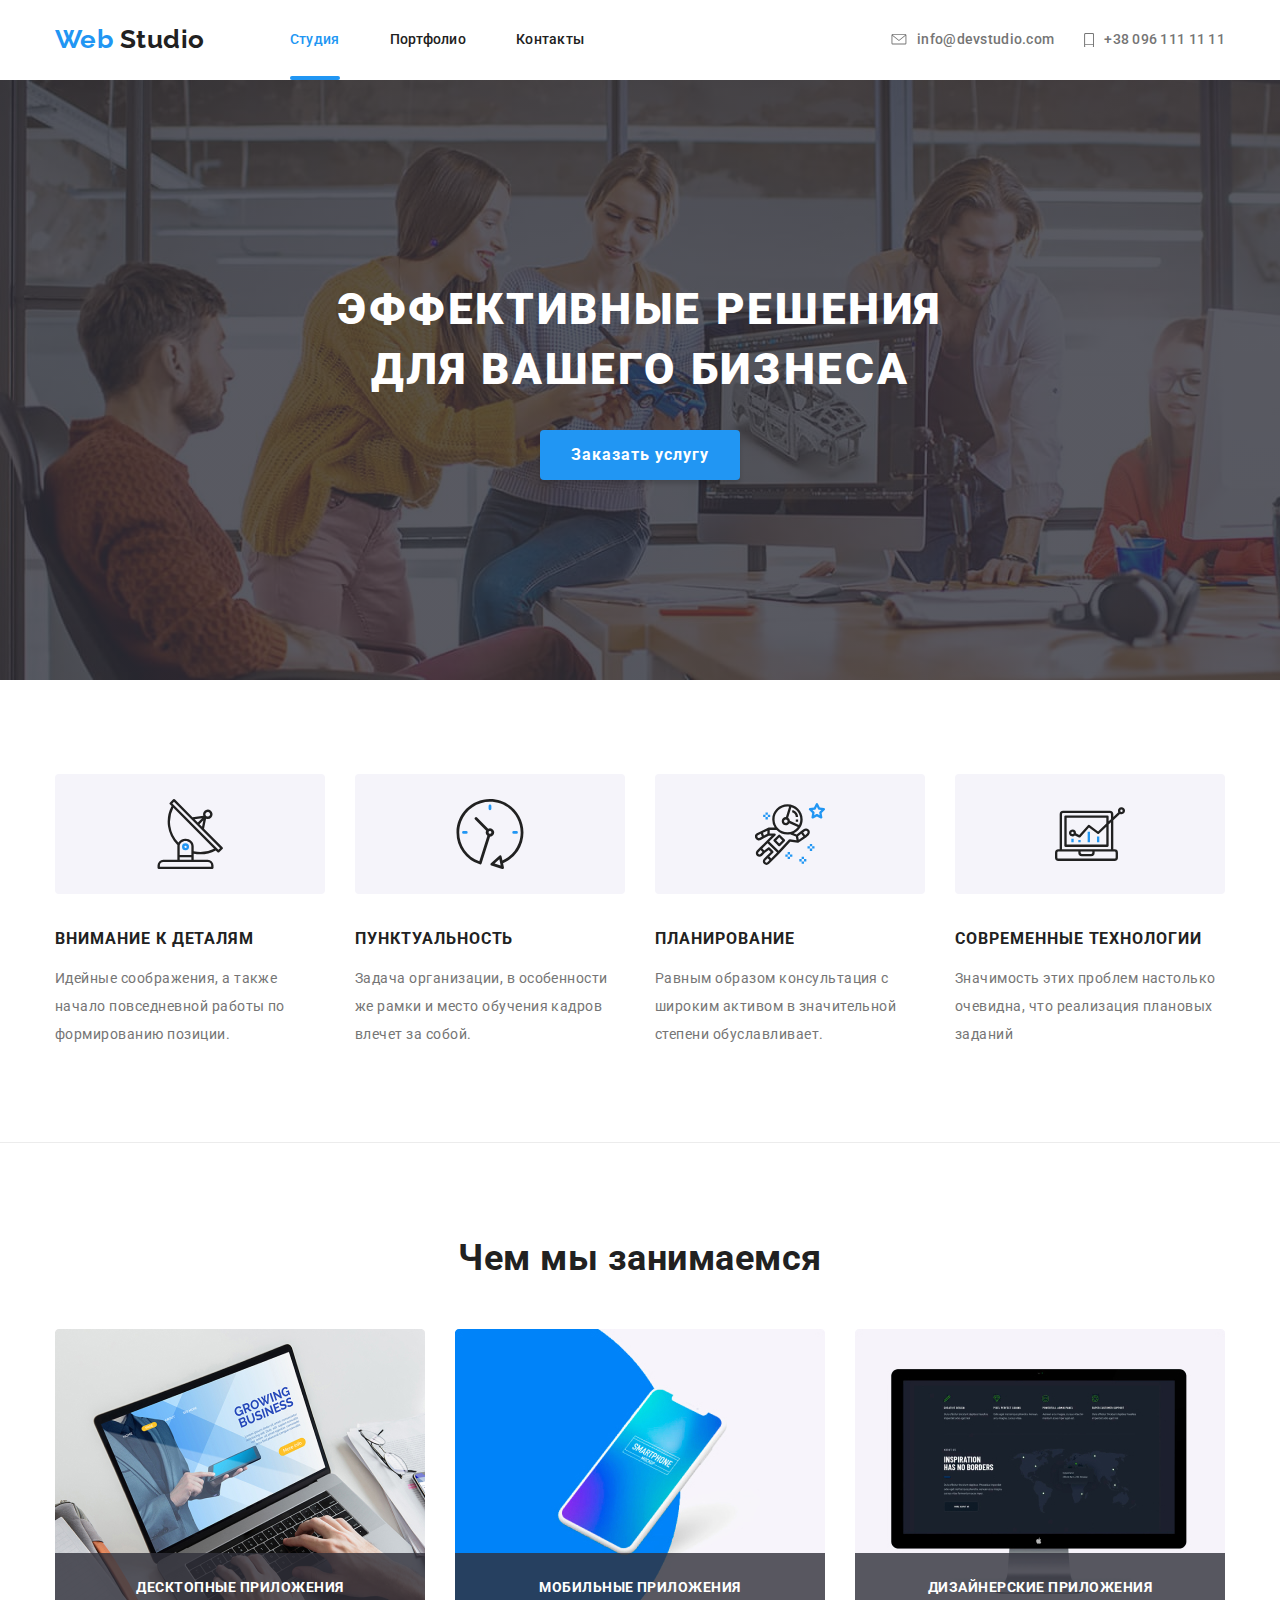
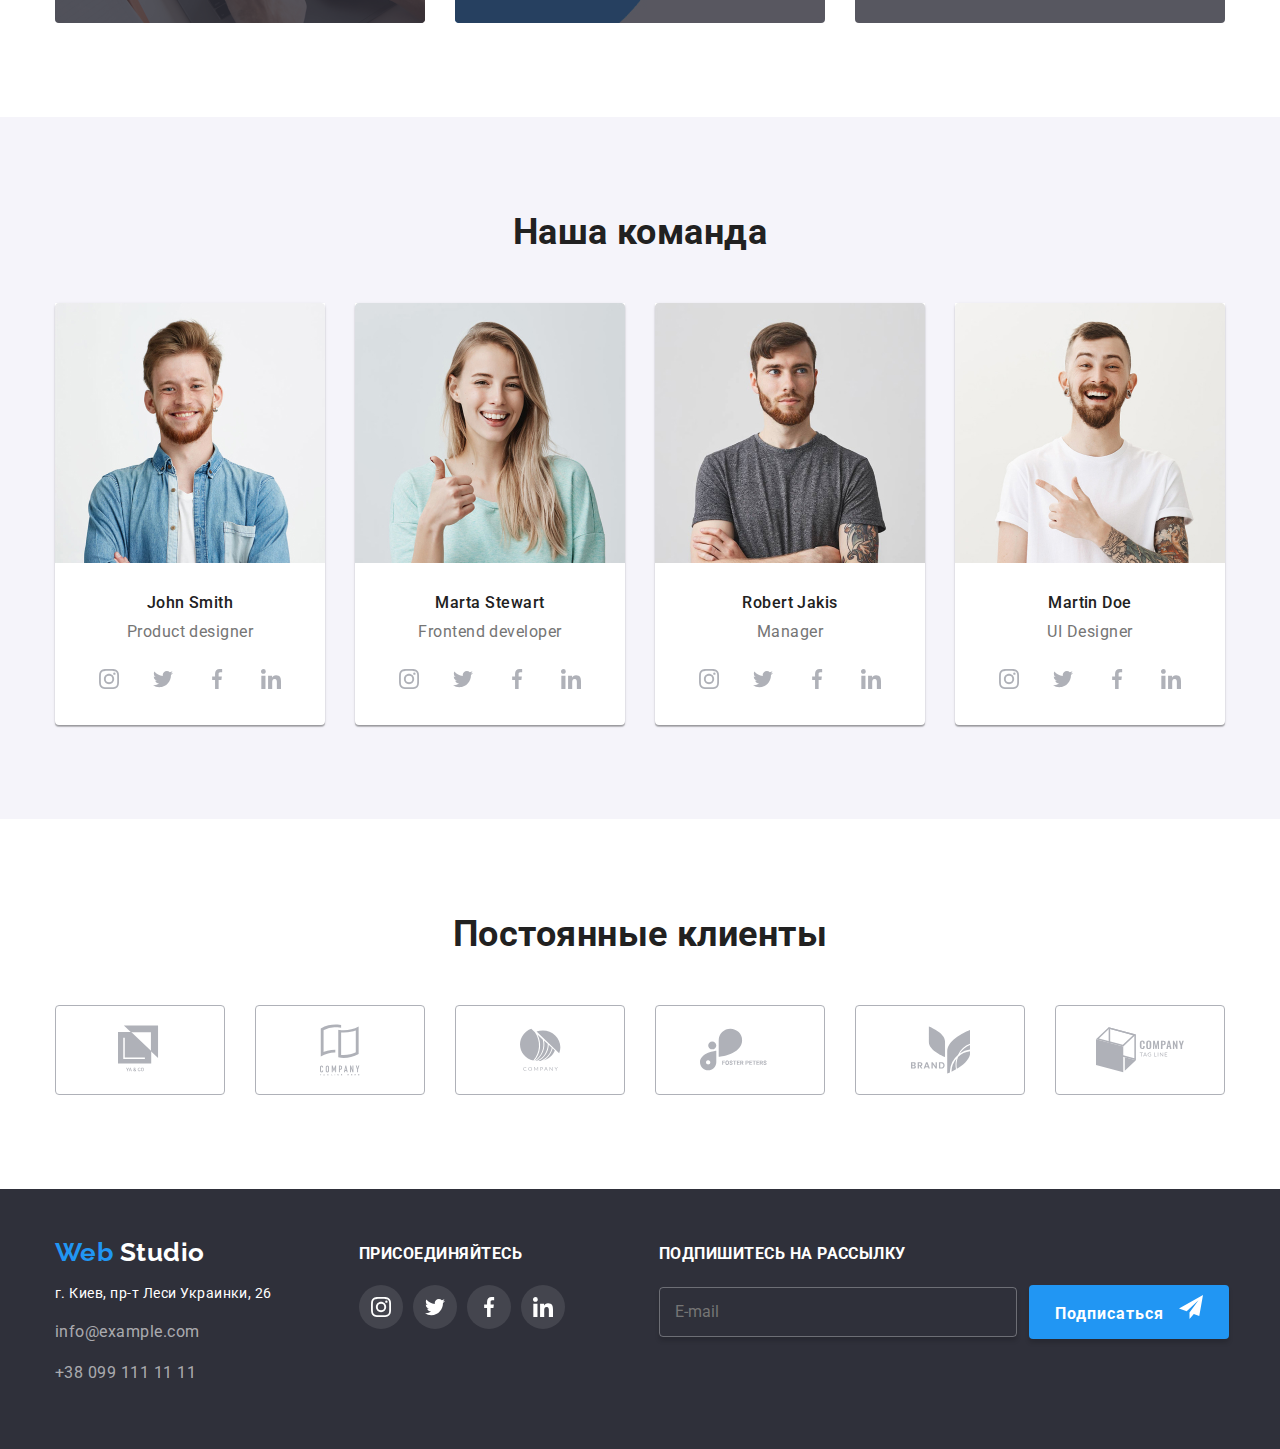
==== index.html @ 9d183823 "добавляет файлы из 07" ====
<!DOCTYPE html>
<html lang="ru">
  <head>
    <meta charset="UTF-8" />
    <meta name="viewport" content="width=device-width, initial-scale=1.0" />
    <title>Студия</title>
    <link
      href="https://fonts.googleapis.com/css2?family=Raleway:wght@700&family=Roboto:wght@400;500;700;900&display=swap"
      rel="stylesheet"
    />
    <link
      rel="stylesheet"
      href="https://cdnjs.cloudflare.com/ajax/libs/modern-normalize/0.6.0/modern-normalize.min.css"
    />
  <link rel="stylesheet" href="./css/main.min.css">
  </head>

  <body>
    <!--шапка сайта-->
    <header class="page-header">
      <div class="header-container container">
        <nav class="nav-container">
          <a href="./index.html" lang="en" class="nav__logo link"
            >Web<span class="nav__studio"> Studio</span></a
          >
          <ul class="site-nav list">
            <li class="item">
              <a href="./index.html" class="link current">Студия</a>
            </li>
            <li class="item">
              <a href="./portfolio.html" class="link">Портфолио</a>
            </li>
            <li class="item"><a href="" class="link">Контакты</a></li>
          </ul>
        </nav>

        <address class="contact-info">
          <ul class="contacts-header list">
            <li class="item">
              <a
                href="mailto:info@devstudio.com"
                class="contacts-header__link link"
              >
                <svg class="icon-envelope">
                  <use href="./images/symbol-defs-2.svg#icon-envelope"></use>
                </svg>
                info@devstudio.com</a
              >
            </li>
            <li class="phone-item item">
              <a href="tel:+380961111111" class="contacts-header__link link">
                <svg class="icon-phone">
                  <use href="./images/symbol-defs-2.svg#icon-phone"></use>
                </svg>
                +38 096 111 11 11</a
              >
            </li>
          </ul>
        </address>
      </div>
    </header>

    <main>
      <!--герой-->
      <section class="hero">
        <h1 class="hero-title upper">
          Эффективные решения</br>
          для вашего бизнеса
        </h1>

        <!--модалка-->
        <button class="button" data-modal-open>Заказать услугу</button>
   
          
      </section>

      <!--преимущества-->
      <section class="section">
        <div class="container">
          <h2 class="visually-hidden">Преимущества</h2>
          <ul class="advantages list">
            <li class="advantages__item">
              <a href="" class="link">
                <rect class="advantages__rectangle"
                  ><svg class="icon">
                    <use href="./images/symbol-defs-2.svg#icon-antenna"></use>
                  </svg>
                </rect>
              </a>
              <h3 class="advantages__title upper">Внимание к деталям</h3>
              <p class="advantages__text">
                Идейные соображения, а также начало повседневной работы по
                формированию позиции.
              </p>
            </li>
            <li class="advantages__item">
              <a href="" class="link">
                <rect class="advantages__rectangle"
                  ><svg class="icon">
                    <use href="./images/symbol-defs-2.svg#icon-clock"></use>
                  </svg>
                </rect>
              </a>
              <h3 class="advantages__title upper">Пунктуальность</h3>
              <p class="advantages__text">
                Задача организации, в особенности же рамки и место обучения
                кадров влечет за собой.
              </p>
            </li>
            <li class="advantages__item">
              <a href="" class="link">
                <rect class="advantages__rectangle"
                  ><svg class="icon">
                    <use href="./images/symbol-defs-2.svg#icon-astronaut"></use>
                  </svg>
                </rect>
              </a>
              <h3 class="advantages__title upper">Планирование</h3>
              <p class="advantages__text">
                Равным образом консультация с широким активом в значительной
                степени обуславливает.
              </p>
            </li>
            <li class="advantages__item">
              <a href="" class="link">
                <rect class="advantages__rectangle"
                  ><svg class="icon">
                    <use href="./images/symbol-defs-2.svg#icon-diagram"></use>
                  </svg>
                </rect>
              </a>
              <h3 class="advantages__title upper">Современные технологии</h3>
              <p class="advantages__text">
                Значимость этих проблем настолько очевидна, что реализация
                плановых заданий
              </p>
            </li>
          </ul>
        </div>
      </section>
      <!--чем мы занимаемся-->
      <section class="what-we-do section">
        <div class="what-we-do-container container">
          <h2 class="title">Чем мы занимаемся</h2>
          <ul class="applications list">
            <li class="applications-card item">
              <a href="" class="link">
                <img
                  src="./images/index-images/1.jpg"
                  alt="Десктопные приложения"
                  width="370"
                  height="294"
                  class="applications-image"
                />
              </a>
              <h3 class="applications-type upper">Десктопные приложения</h3>
            </li>
            <li class="applications-card item">
              <a href="" class="link">
                <img
                  src="./images/index-images/2.jpg "
                  alt="Мобильные приложения"
                  width="370"
                  height="294"
                />
              </a>
              <h3 class="applications-type upper">Мобильные приложения</h3>
            </li>
            <li class="applications-card item">
              <a href="" class="link">
                <img
                  src="./images/index-images/3.jpg"
                  alt="Дизайнерские решения"
                  width="370"
                  height="294"
                />
              </a>
              <h3 class="applications-type upper">Дизайнерские приложения</h3>
            </li>
          </ul>
        </div>
      </section>

      <!--наша команда-->
      <section class="team-section section">
        <div class="our-team-container container">
          <h2 class="title">Наша команда</h2>
          <ul class="members list">
            <li class="members-card item">
              <a href="" class="members-picture link">
                <img
                  src="./images/index-images/4.jpg"
                  alt="Фото Джона Смита"
                  width="270"
                  height="260"
                />
              </a>

              <h3 lang="en" class="members-name centered">
                John Smith
              </h3>
              <p lang="en" class="members-profession centered">
                Product designer
              </p>
              <ul class="social-media list">
                <li class="social-media__item">
                  <a
                    href=""
                    aria-label="Ссылка на Instagram"
                    class="social-media__link--light link"
                  >
                    <svg class="social-media__logo">
                      <use
                        href="./images/symbol-defs-2.svg#icon-instagram"
                      ></use>
                    </svg>
                  </a>
                </li>
                <li class="social-media__item">
                  <a
                    href=""
                    aria-label="Ссылка на Twitter"
                    class="social-media__link--light link"
                  >
                    <svg class="social-media__logo">
                      <use href="./images/symbol-defs-2.svg#icon-twitter"></use>
                    </svg>
                  </a>
                </li>
                <li class="social-media__item">
                  <a
                    href=""
                    aria-label="Ссылка на Facebook"
                    class="social-media__link--light link"
                  >
                    <svg class="social-media__logo">
                      <use
                        href="./images/symbol-defs-2.svg#icon-facebook"
                      ></use>
                    </svg>
                  </a>
                </li>
                <li class="social-media__item">
                  <a
                    href=""
                    aria-label="Ссылка на LinkedIn"
                    class="social-media__link--light link"
                  >
                    <svg class="social-media__logo">
                      <use
                        href="./images/symbol-defs-2.svg#icon-linkedin"
                      ></use>
                    </svg>
                  </a>
                </li>
              </ul>
            </li>
            <li class="members-card item">
              <a href="" class="members-picture link">
                <img
                  src="./images/index-images/5.jpg"
                  alt="Фото Марты Стюарт"
                  width="270"
                  height="260"
                />
              </a>
              <h3 lang="en" class="members-name centered">
                Marta Stewart
              </h3>
              <p lang="en" class="members-profession centered">
                Frontend developer
              </p>
              <ul class="social-media list">
                <li class="social-media__item">
                  <a
                    href=""
                    aria-label="Ссылка на Instagram"
                    class="social-media__link--light link"
                  >
                    <svg class="social-media__logo">
                      <use
                        href="./images/symbol-defs-2.svg#icon-instagram"
                      ></use>
                    </svg>
                  </a>
                </li>
                <li class="social-media__item">
                  <a
                    href=""
                    aria-label="Ссылка на Twitter"
                    class="social-media__link--light link"
                  >
                    <svg class="social-media__logo">
                      <use href="./images/symbol-defs-2.svg#icon-twitter"></use>
                    </svg>
                  </a>
                </li>
                <li class="social-media__item">
                  <a
                    href=""
                    aria-label="Ссылка на Facebook"
                    class="social-media__link--light link"
                  >
                    <svg class="social-media__logo">
                      <use
                        href="./images/symbol-defs-2.svg#icon-facebook"
                      ></use>
                    </svg>
                  </a>
                </li>
                <li class="social-media__item">
                  <a
                    href=""
                    aria-label="Ссылка на LinkedIn"
                    class="social-media__link--light link"
                  >
                    <svg class="social-media__logo">
                      <use
                        href="./images/symbol-defs-2.svg#icon-linkedin"
                      ></use>
                    </svg>
                  </a>
                </li>
              </ul>
            </li>
            <li class="members-card item">
              <a href="" class="members-picture link">
                <img
                  src="./images/index-images/6.jpg"
                  alt="Фото Роберта Джакиса"
                  width="270"
                  height="260"
                />
              </a>
              <h3 lang="en" class="members-name centered">
                Robert Jakis
              </h3>
              <p lang="en" class="members-profession centered">Manager</p>
              <ul class="social-media list">
                <li class="social-media__item">
                  <a
                    href=""
                    aria-label="Ссылка на Instagram"
                    class="social-media__link--light link"
                  >
                    <svg class="social-media__logo">
                      <use
                        href="./images/symbol-defs-2.svg#icon-instagram"
                      ></use>
                    </svg>
                  </a>
                </li>
                <li class="social-media__item">
                  <a
                    href=""
                    aria-label="Ссылка на Twitter"
                    class="social-media__link--light link"
                  >
                    <svg class="social-media__logo">
                      <use href="./images/symbol-defs-2.svg#icon-twitter"></use>
                    </svg>
                  </a>
                </li>
                <li class="social-media__item">
                  <a
                    href=""
                    aria-label="Ссылка на Facebook"
                    class="social-media__link--light link"
                  >
                    <svg class="social-media__logo">
                      <use
                        href="./images/symbol-defs-2.svg#icon-facebook"
                      ></use>
                    </svg>
                  </a>
                </li>
                <li class="social-media__item">
                  <a
                    href=""
                    aria-label="Ссылка на LinkedIn"
                    class="social-media__link--light link"
                  >
                    <svg class="social-media__logo">
                      <use
                        href="./images/symbol-defs-2.svg#icon-linkedin"
                      ></use>
                    </svg>
                  </a>
                </li>
              </ul>
            </li>
            <li class="members-card item">
              <a href="" class="members-picture link">
                <img
                  src="./images/index-images/7.jpg"
                  alt="Фото Мартина Доу"
                  width="270"
                  height="260"
                />
              </a>
              <h3 lang="en" class="members-name centered">
                Martin Doe
              </h3>
              <p lang="en" class="members-profession centered">
                UI Designer
              </p>
              <ul class="social-media list">
                <li class="social-media__item">
                  <a
                    href=""
                    aria-label="Ссылка на Instagram"
                    class="social-media__link--light link"
                  >
                    <svg class="social-media__logo">
                      <use
                        href="./images/symbol-defs-2.svg#icon-instagram"
                      ></use>
                    </svg>
                  </a>
                </li>
                <li class="social-media__item">
                  <a
                    href=""
                    aria-label="Ссылка на Twitter"
                    class="social-media__link--light link"
                  >
                    <svg class="social-media__logo">
                      <use href="./images/symbol-defs-2.svg#icon-twitter"></use>
                    </svg>
                  </a>
                </li>
                <li class="social-media__item">
                  <a
                    href=""
                    aria-label="Ссылка на Facebook"
                    class="social-media__link--light link"
                  >
                    <svg class="social-media__logo">
                      <use
                        href="./images/symbol-defs-2.svg#icon-facebook"
                      ></use>
                    </svg>
                  </a>
                </li>
                <li class="social-media__item">
                  <a
                    href=""
                    aria-label="Ссылка на LinkedIn"
                    class="social-media__link--light link"
                  >
                    <svg class="social-media__logo">
                      <use
                        href="./images/symbol-defs-2.svg#icon-linkedin"
                      ></use>
                    </svg>
                  </a>
                </li>
              </ul>
            </li>
          </ul>
        </div>
      </section>

      <!--наши постоянные клиенты-->
      <section class="section">
        <div class="our-clients-container container">
          <h2 class="our-clients-title title">Постоянные клиенты</h2>
          <ul class="clients__list list">
            <li class="clients__item">
              <a href="" class="clients__link link"
                ><svg class="clients__logo" width="44.27" hight="49.24">
                  <use href="./images/symbol-defs-2.svg#icon-logo-1"></use>
                </svg>
              </a>
            </li>
            <li class="clients__item">
              <a href="" class="clients__link link">
                <svg class="clients__logo" width="40" hight="52">
                  <use href="./images/symbol-defs-2.svg#icon-logo-2"></use>
                </svg>
              </a>
            </li>
            <li class="clients__item">
              <a href="" class="clients__link link">
                <svg class="clients__logo" width="41" hight="42.6">
                  <use href="./images/symbol-defs-2.svg#icon-logo-3"></use>
                </svg>
              </a>
            </li>
            <li class="clients__item">
              <a href="" class="clients__link link">
                <svg class="clients__logo" width="79.66" hight="42.02">
                  <use href="./images/symbol-defs-2.svg#icon-logo-4"></use>
                </svg>
              </a>
            </li>
            <li class="clients__item">
              <a href="" class="clients__link link">
                <svg class="clients__logo" width="59" hight="47">
                  <use href="./images/symbol-defs-2.svg#icon-logo-5"></use>
                </svg>
              </a>
            </li>
            <li class="clients__item">
              <a href="" class="clients__link link">
                <svg class="clients__logo" width="88.48" hight="45.44">
                  <use href="./images/symbol-defs-2.svg#icon-logo-6"></use>
                </svg>
              </a>
            </li>
          </ul>
        </div>
      </section>
    </main>

  <!--футер-->
  <footer class="footer-section section">
    <div class="footer-container container">
      <div class="footer-contacts">
        <a href="./index.html" lang="en" class="footer__logo link">Web<span
            class="nav__studio--white"> Studio</span></a>
        <address class="contacts">
          <a href="https://www.google.com/maps/place/%D0%B1%D1%83%D0%BB.+%D0%9B%D0%B5%D1%81%D0%B8+%D0%A3%D0%BA%D1%80%D0%B0%D0%B8%D0%BD%D0%BA%D0%B8,+26,+%D0%9A%D0%B8%D0%B5%D0%B2,+02000/@50.4265807,30.5361971,17z/data=!3m1!4b1!4m5!3m4!1s0x40d4cf0e033ecbe9:0x57a4dffefec77da0!8m2!3d50.4265807!4d30.5383858"
            target="_blank" class="googlemaps link">г. Киев, пр-т Леси Украинки, 26</a><br />
          <a href="mailto:info@example.com" class="contacts__email link">info@example.com</a><br />
          <a href="tel:+380991111111" class="contacts__info link">+38 099 111 11 11</a>
        </address>
      </div>
      <div class="join-container">
        <b class="join-text upper"> Присоединяйтесь</b>
        <ul class="social-media list">
          <li class="social-media__item">
            <a href="" aria-label="Ссылка на Instagram"
              class="social-media__link--dark  link">
              <svg class="social-media__logo social-media__logo--inverse">
                <use href="./images/symbol-defs-2.svg#icon-instagram"></use>
              </svg>
            </a>
          </li>
          <li class="social-media__item">
            <a href="" aria-label="Ссылка на Twitter" class="social-media__link--dark link">
              <svg class="social-media__logo social-media__logo--inverse">
                <use href="./images/symbol-defs-2.svg#icon-twitter"></use>
              </svg>
            </a>
          </li>
          <li class="social-media__item">
            <a href="" aria-label="Ссылка на Facebook" class="social-media__link--dark link">
              <svg class="social-media__logo social-media__logo--inverse">
                <use href="./images/symbol-defs-2.svg#icon-facebook"></use>
              </svg>
            </a>
          </li>
          <li class="social-media__item">
            <a href="" aria-label="Ссылка на LinkedIn" class="social-media__link--dark link">
              <svg class="social-media__logo social-media__logo--inverse">
                <use href="./images/symbol-defs-2.svg#icon-linkedin"></use>
              </svg>
            </a>
          </li>
        </ul>
      </div>
     
        <form  class="subscribe">
        <b class="subscribe__title upper">
          Подпишитесь на рассылку
        </b>
      <div class="subscribe__container">
          <label class="subscribe__label">
            <input type="email" name="mail" class="footer__input" placeholder="E-mail" />
          </label>
          <button type="submit" class="button">
            Подписаться
            <svg class="subscribe__icon">
              <use href="./images/symbol-defs-2.svg#icon-subscribe"></use>
            </svg>
          </button>
      </div>
        </form>
      
    </div>
    
  </footer>

  <!--modal-->
    <div class="backdrop is-hidden" data-modal>
      <form class="form" autocomplete="off">
        <b class="form__title">Оставьте свои данные, мы вам перезвоним</b>
        <div class="form__field">
          <input type="text" name="name" class="form__input" id="name" placeholder=" " />
          <svg class="form__icon">
            <use href="./images/symbol-defs-2.svg#icon-person"></use>
          </svg>
          <label for="name" class="form__label">Имя</label>
        </div>
        <div class="form__field">
          <input type="tel" name="telephone" class="form__input" id="phone" placeholder=" " />
          <svg class="form__icon">
            <use href="./images/symbol-defs-2.svg#icon-phone-modal"></use>
          </svg>
          <label for="phone" class="form__label">Телефон</label>
        </div>
        <div class="form__field">
          <input type="email" name="mail" class="form__input" id="email" placeholder=" " />
          <svg class="form__icon">
            <use href="./images/symbol-defs-2.svg#icon-envelope-black"></use>
          </svg>
          <label for="email" class="form__label">Почта</label>
        </div>
        <div class="form__field">
          <textarea name="comment" id="comment" rows="6" class="comment-textarea" placeholder=" " ></textarea>
          <label for="comment" class="comment__label">Комментарий</label>
        </div>
    
        <div class="form__field">
    
          <label class="policy-label">
            <input type="checkbox" name="policy" class="policy-checkbox" value="accept_policy"/>
            <span class="checkbox__icon"></span>
            <p>Соглашаюсь с рассылкой и принимаю <a href="" class="conditions-link">Условия договора</a></p>
          </label>
        </div>
    
        <button class="button" type="submit">Отправить</button>
        <button class="form__close" type="button" data-modal-close></button>
      </form>
    </div>
    <script src="./js/modal.js"></script>
  </body>
</html>
---- css/main.min.css ----
.list{margin-top:0;margin-right:0;margin-bottom:0;margin-left:0;padding:0;list-style:none}h1,h2,h3,h4,h5,h6,p{margin:0}.visually-hidden{position:absolute;width:1px;height:1px;margin:-1px;padding:0;overflow:hidden;border:0;clip:rect(0 0 0 0)}body{font-family:Roboto, sans-serif;color:#757575;background-color:#fff;letter-spacing:0.03em}html{-webkit-box-sizing:border-box;box-sizing:border-box}*,*::before,*::after{-webkit-box-sizing:inherit;box-sizing:inherit}.section{padding-top:94px;padding-bottom:94px}.container{display:-webkit-box;display:-ms-flexbox;display:flex;max-width:1200px;margin-left:auto;margin-right:auto;padding-left:15px;padding-right:15px}.link{text-decoration:none;color:#757575;fill:currentColor;-webkit-transition-duration:250ms;transition-duration:250ms;-webkit-transition-timing-function:cubic-bezier(0.4, 0, 0.2, 1);transition-timing-function:cubic-bezier(0.4, 0, 0.2, 1)}.link:hover,.link:focus{color:#2196f3}address{font-style:normal}.item{list-style:none}.title{font-weight:700;font-size:36px;line-height:1.17;text-align:center}img{display:block;width:100%;height:auto}h1,h2,h3,h4,h5,h6{color:#212121}.upper{text-transform:uppercase}.centered{text-align:center}.button{display:inline-block;text-align:center;width:200px;padding-top:10px;padding-right:auto;padding-bottom:10px;padding-left:auto;font-weight:700;font-size:16px;line-height:1.88;color:#fff;background-color:#2196f3;letter-spacing:0.06em;-webkit-box-shadow:0px 4px 4px rgba(0,0,0,0.15);box-shadow:0px 4px 4px rgba(0,0,0,0.15);border-radius:4px;border:none;cursor:pointer}.header-container{display:-webkit-box;display:-ms-flexbox;display:flex;-webkit-box-align:center;-ms-flex-align:center;align-items:center;-webkit-box-pack:center;-ms-flex-pack:center;justify-content:center}.nav-container{display:-webkit-box;display:-ms-flexbox;display:flex;-webkit-box-align:center;-ms-flex-align:center;align-items:center;-webkit-box-pack:center;-ms-flex-pack:center;justify-content:center}.site-nav{display:-webkit-box;display:-ms-flexbox;display:flex;-webkit-box-align:center;-ms-flex-align:center;align-items:center;-webkit-box-pack:center;-ms-flex-pack:center;justify-content:center}.site-nav .item+.item{margin-left:50px}.site-nav .link{display:block;padding-top:32px;padding-bottom:32px;font-weight:500;font-size:14px;line-height:1.14;letter-spacing:0.02em;color:#212121}.site-nav .link:hover,.site-nav .link:focus{color:#2196f3}.site-nav .link.current{color:#2196f3;position:relative}.site-nav .link.current::after{content:'';display:block;width:100%;height:4px;position:absolute;bottom:0;left:0;background-color:#2196f3;border-radius:2px}.contact-info{margin-left:auto;font-weight:500;font-size:14px;line-height:1.14;letter-spacing:0.02em;color:#757575}.contacts-header{display:-webkit-box;display:-ms-flexbox;display:flex}.contacts-header__link{display:-webkit-box;display:-ms-flexbox;display:flex;-webkit-box-align:center;-ms-flex-align:center;align-items:center;-webkit-box-pack:center;-ms-flex-pack:center;justify-content:center;color:#757575;fill:#757575;cursor:pointer}.contacts-header__link:hover,.contacts-header__link:focus{color:#2196f3;fill:#2196f3}.contacts-header .item+.item{margin-left:30px}.icon-envelope{margin-right:10px;fill:inherit;width:16px;height:11.2px}.icon-phone{margin-right:10px;fill:inherit;width:10px;height:14.94px}.nav__logo,.footer__logo{white-space:nowrap;margin-right:85px;color:#2196f3;font-family:Raleway, sans-serif;font-weight:700;font-size:26px;line-height:1.2}.footer__logo{display:block;margin-bottom:10px}.nav__studio{color:#212121}.nav__studio--white{color:#fff}.hero{position:relative;max-width:1600px;min-height:600px;margin-left:auto;margin-right:auto;text-align:center;padding-top:200px;background-size:cover;background-repeat:no-repeat;background-color:#2f303a;background-image:-webkit-gradient(linear, left top, right top, from(rgba(47,48,58,0.8)), to(rgba(47,48,58,0.8))),url("../images/index-images/header-image.jpg");background-image:linear-gradient(to right, rgba(47,48,58,0.8), rgba(47,48,58,0.8)),url("../images/index-images/header-image.jpg")}.hero-title{margin-bottom:30px;font-weight:900;font-size:44px;line-height:1.36;color:#fff;letter-spacing:0.06em}.hero .button{width:200px;height:50px;font-weight:700;font-size:16px;line-height:1.88;color:#fff;background-color:#2196f3;letter-spacing:0.06em;border:none;-webkit-box-shadow:0px 4px 4px rgba(0,0,0,0.15);box-shadow:0px 4px 4px rgba(0,0,0,0.15);border-radius:4px;cursor:pointer}.advantages{display:-webkit-box;display:-ms-flexbox;display:flex;margin-left:auto;margin-right:auto}.advantages .link{display:block;margin-bottom:30px}.advantages__title{margin-bottom:10px;font-weight:700;font-size:16px;line-height:1.88;letter-spacing:0.06em}.advantages__text{padding:0;margin:0;font-size:14px;line-height:2}.advantages__item{display:block;padding:0;max-width:270px}.advantages__item+.advantages__item{margin-left:30px}.advantages__rectangle{display:inline-block;padding:25px 100px;width:270px;height:120px;background:#f5f4fa;border-radius:4px}.advantages__rectangle .icon{width:70px;height:70px}.what-we-do{border-top:1px solid #ececec}.what-we-do-container{display:block}.what-we-do-container .title{margin-bottom:50px}.applications{display:-webkit-box;display:-ms-flexbox;display:flex}.applications .item+.item{margin-left:30px}.applications-type{padding-top:27px;padding-bottom:27px;width:100%;height:70px;position:absolute;bottom:0;left:0;font-size:14px;font-weight:700;line-height:1.14;text-align:center;color:#fff;background-color:rgba(47,48,58,0.8);border-radius:0px 0px 4px 4px}.applications-image{display:block;border-radius:none}.applications-card{position:relative}.applications-card.link{display:block}.team-section{background:#f5f4fa}.our-team-container{display:block}.our-team-container .title{margin-bottom:50px}.members{display:-webkit-box;display:-ms-flexbox;display:flex}.members-card{display:block;max-width:270px;padding-bottom:24px;background-color:#fff;-webkit-box-shadow:0px 2px 1px rgba(0,0,0,0.2),0px 1px 1px rgba(0,0,0,0.14),0px 1px 3px rgba(0,0,0,0.12);box-shadow:0px 2px 1px rgba(0,0,0,0.2),0px 1px 1px rgba(0,0,0,0.14),0px 1px 3px rgba(0,0,0,0.12);border-radius:4px}.members-card+.members-card{margin-left:30px}.members-picture{display:block;margin-bottom:30px}.members-name,.members-profession{font-size:16px;line-height:1.19}.members-name{font-weight:500;margin-bottom:10px}.members-profession{margin-top:0;margin-bottom:16px}.social-media{display:-webkit-box;display:-ms-flexbox;display:flex;-webkit-box-align:center;-ms-flex-align:center;align-items:center;-webkit-box-pack:center;-ms-flex-pack:center;justify-content:center;padding:0;margin:0}.social-media__item+.social-media__item{margin-left:10px}.social-media__link--light,.social-media__link--dark{display:block;width:44px;height:44px;padding:12px;border-radius:50%;fill:currentColor;cursor:pointer}.social-media__link--light:hover,.social-media__link--dark:hover,.social-media__link--light:focus,.social-media__link--dark:focus{fill:#fff;background-color:#2196f3}.social-media__link--light{fill:#afb1b8;background-color:#fff}.social-media__link--dark{fill:#fff;background-color:rgba(255,255,255,0.1)}.social-media__logo{fill:inherit;width:20px;height:20px}.social-media__logo--inverse{fill:inherit}.social-media__icon+.social-media__icon{margin-left:10px}.our-clients-container{display:block}.our-clients-title{text-align:center;margin-bottom:50px}.clients__list{display:-webkit-box;display:-ms-flexbox;display:flex;-webkit-box-align:center;-ms-flex-align:center;align-items:center;-webkit-box-pack:center;-ms-flex-pack:center;justify-content:center;cursor:pointer}.clients__link{display:-webkit-box;display:-ms-flexbox;display:flex;-webkit-box-align:center;-ms-flex-align:center;align-items:center;-webkit-box-pack:center;-ms-flex-pack:center;justify-content:center;width:170px;height:90px;border:1px solid #afb1b8;-webkit-box-sizing:border-box;box-sizing:border-box;border-radius:4px;fill:#afb1b8}.clients__link:hover{border:1px solid #2196f3;fill:#2196f3}.clients__item+.clients__item{margin-left:30px}.clients__logo{fill:inherit}.backdrop{position:fixed;display:-webkit-box;display:-ms-flexbox;display:flex;-webkit-box-align:center;-ms-flex-align:center;align-items:center;-webkit-box-pack:center;-ms-flex-pack:center;justify-content:center;top:0;left:0;width:100%;height:100%;background-color:rgba(0,0,0,0.2);-webkit-transition-duration:250ms;transition-duration:250ms;-webkit-transition-timing-function:cubic-bezier(0.4, 0, 0.2, 1);transition-timing-function:cubic-bezier(0.4, 0, 0.2, 1)}.backdrop.is-hidden{visibility:hidden;opacity:0;pointer-events:none}.form{position:absolute;display:block;padding:40px;width:528px;height:581px;visibility:visible;opacity:1;text-align:center;background-color:#fff}.form__title{display:block;max-width:100%;font-weight:700;font-size:20px;line-height:1.15;color:#212121;margin-bottom:30px}.form__field{display:-webkit-box;display:-ms-flexbox;display:flex;-webkit-box-align:center;-ms-flex-align:center;align-items:center;-webkit-box-pack:center;-ms-flex-pack:center;justify-content:center;position:relative;margin-right:auto;margin-left:auto;margin-bottom:28px;width:100%}.form__input{display:block;width:100%;height:40px;padding-left:42px;border:1px solid rgba(33,33,33,0.2);-webkit-box-sizing:border-box;box-sizing:border-box;border-radius:4px}.form__input:focus{border:1px solid #2196f3;outline:none}.form__icon{display:block;position:absolute;top:50%;left:18px;-webkit-transform:translateY(-50%);transform:translateY(-50%);width:18px;height:18px}.form__input:focus+.form__icon{fill:#2196f3}.form__label{display:block;position:absolute;height:16px;top:50%;-webkit-transform:translateY(-50%);transform:translateY(-50%);left:42px;-webkit-transition-duration:250ms;transition-duration:250ms;-webkit-transition-timing-function:cubic-bezier(0.4, 0, 0.2, 1);transition-timing-function:cubic-bezier(0.4, 0, 0.2, 1);line-height:1.14}.form__input:focus ~ .form__label,.form__input:not(:placeholder-shown) ~ .form__label{-webkit-transform:translateX(-24px) translateY(-250%);transform:translateX(-24px) translateY(-250%);color:#2196f3}.comment-textarea{position:relative;display:block;width:100%;padding:12px 16px;border:1px solid rgba(33,33,33,0.2);-webkit-box-sizing:border-box;box-sizing:border-box;border-radius:4px;resize:none}.comment-textarea:focus{border:1px solid #2196f3;outline:none}.comment__label{position:absolute;top:12px;left:16px}.comment-textarea:focus ~ .comment__label,.comment-textarea:not(:placeholder-shown) ~ .comment__label{-webkit-transform:translateY(-200%);transform:translateY(-200%);color:#2196f3}.policy-label{display:-webkit-box;display:-ms-flexbox;display:flex;-webkit-box-align:center;-ms-flex-align:center;align-items:center;-webkit-box-pack:center;-ms-flex-pack:center;justify-content:center;font-size:14px;line-height:2}.policy-checkbox{-webkit-appearance:none;-moz-appearance:none;appearance:none;position:absolute}.checkbox__icon{display:inline-block;width:15px;height:15px;margin-right:8px;border:1px solid #212121;background-color:#fff;background-position:center;background-repeat:no-repeat;background-size:auto;-webkit-transition-duration:250ms;transition-duration:250ms;-webkit-transition-timing-function:cubic-bezier(0.4, 0, 0.2, 1);transition-timing-function:cubic-bezier(0.4, 0, 0.2, 1)}.policy-checkbox:checked+.checkbox__icon{border-color:#2196f3;background-color:#2196f3;background-origin:border-box;background-size:contain;background-image:url(../images/index-images/check-1.svg)}.conditions-link{color:#2196f3}.form__close{display:block;position:absolute;background-image:url(../images/index-images/modal-close-opt.svg);background-repeat:no-repeat;background-position:center;background-color:#fff;border:none;-webkit-box-shadow:0px 2px 1px rgba(0,0,0,0.2),0px 1px 1px rgba(0,0,0,0.14),0px 1px 3px rgba(0,0,0,0.12);box-shadow:0px 2px 1px rgba(0,0,0,0.2),0px 1px 1px rgba(0,0,0,0.14),0px 1px 3px rgba(0,0,0,0.12);width:30px;height:30px;top:8px;right:8px;cursor:pointer;border-radius:50%}.portfolio-section{padding-top:93px;padding-bottom:0;border-top:1px solid #ececec}.filter-container{margin-bottom:50px}.filter{display:-webkit-box;display:-ms-flexbox;display:flex;margin-left:auto;margin-right:auto}.filter .item+.item{margin-left:8px}.filter__button{display:block;padding:6px 22px;font-weight:500;font-size:16px;line-height:1.63;color:#212121;background-color:#f5f4fa;-webkit-box-shadow:0px 2px 2px rgba(0,0,0,0.12),0px 1px 2px rgba(0,0,0,0.08),0px 3px 1px rgba(0,0,0,0.1);box-shadow:0px 2px 2px rgba(0,0,0,0.12),0px 1px 2px rgba(0,0,0,0.08),0px 3px 1px rgba(0,0,0,0.1);border-radius:4px;border:none;-webkit-transition-duration:250ms;transition-duration:250ms;-webkit-transition-timing-function:cubic-bezier(0.4, 0, 0.2, 1);transition-timing-function:cubic-bezier(0.4, 0, 0.2, 1);cursor:pointer}.filter__button:hover,.filter__button:focus{color:#fff;background-color:#2196f3}.galery-section{padding-top:0}.galery{-ms-flex-wrap:wrap;flex-wrap:wrap}.examples{display:block;width:calc(100%-60px / 3);margin-right:30px;margin-bottom:30px;overflow:hidden;-webkit-box-sizing:border-box;box-sizing:border-box;border-radius:5px}.examples__header{display:block;position:relative;overflow:hidden;width:370px;height:294px}.examples:nth-child(3n){margin-right:0}.examples:nth-last-child(-n+3){margin-bottom:0}.examples-name{margin-bottom:4px;font-weight:700;font-size:18px;line-height:2;letter-spacing:0.06em}.examples-sort{margin:0;font-size:16px;line-height:1.88;-webkit-transition-duration:0;transition-duration:0}.examples-description{font-size:18px;line-height:1.56;margin:0;color:#fff}.examples__link{display:block}.examples__link:hover{color:currentColor}.card-bottom{padding:20px 24px;margin:0;border-bottom:1px solid #eeeeee;border-right:1px solid #eeeeee;border-left:1px solid #eeeeee;border-bottom-right-radius:5px;border-bottom-left-radius:5px}.overlay{display:inline-block;content:'';position:absolute;opacity:0;width:100%;height:100%;top:0;right:0;-webkit-transition:-webkit-transform 250ms cubic-bezier(0.4, 0, 0.2, 1);transition:-webkit-transform 250ms cubic-bezier(0.4, 0, 0.2, 1);transition:transform 250ms cubic-bezier(0.4, 0, 0.2, 1);transition:transform 250ms cubic-bezier(0.4, 0, 0.2, 1), -webkit-transform 250ms cubic-bezier(0.4, 0, 0.2, 1);-webkit-transform:translateY(100%);transform:translateY(100%);padding:63px 24px;background-color:rgba(33,150,243,0.9)}.examples:hover .overlay{opacity:1;-webkit-transform:translateY(0);transform:translateY(0)}.footer-section{display:block;padding-top:0;padding-bottom:60px;margin-left:0;margin-right:0;color:#fff;background:#2f303a;padding-top:56px}.footer-container{display:-webkit-box;display:-ms-flexbox;display:flex;-webkit-box-pack:justify;-ms-flex-pack:justify;justify-content:space-between}.footer-contacts{margin-top:-8px;margin-right:69px}.googlemaps{display:inline-block;margin-bottom:9px;font-size:14px;line-height:2;color:#fff}.contacts__email{display:inline-block;font-weight:400;line-height:2;color:rgba(255,255,255,0.6);margin-bottom:9px}.contacts__info{display:inline-block;font-weight:400;line-height:2;color:rgba(255,255,255,0.6)}.contacts__email{margin-bottom:9px}.join-container{margin-right:94px}.join-text{display:block;margin-bottom:21px}.subscribe{max-width:570px}.subscribe__container{display:-webkit-box;display:-ms-flexbox;display:flex;-webkit-box-align:center;-ms-flex-align:center;align-items:center}.subscribe__title{display:block;margin-bottom:21px}.subscribe__label{display:inline-block;margin-right:12px}.subscribe__icon{margin-left:10px;fill:#fff;width:24px;height:24px}.footer__input{width:358px;height:50px;border:1px solid rgba(255,255,255,0.3);-webkit-box-sizing:border-box;box-sizing:border-box;-webkit-box-shadow:0px 4px 4px rgba(0,0,0,0.15);box-shadow:0px 4px 4px rgba(0,0,0,0.15);border-radius:4px;padding:15px;background-color:inherit}.footer__input:focus{outline:none;color:#fff}
/*# sourceMappingURL=main.min.css.map */
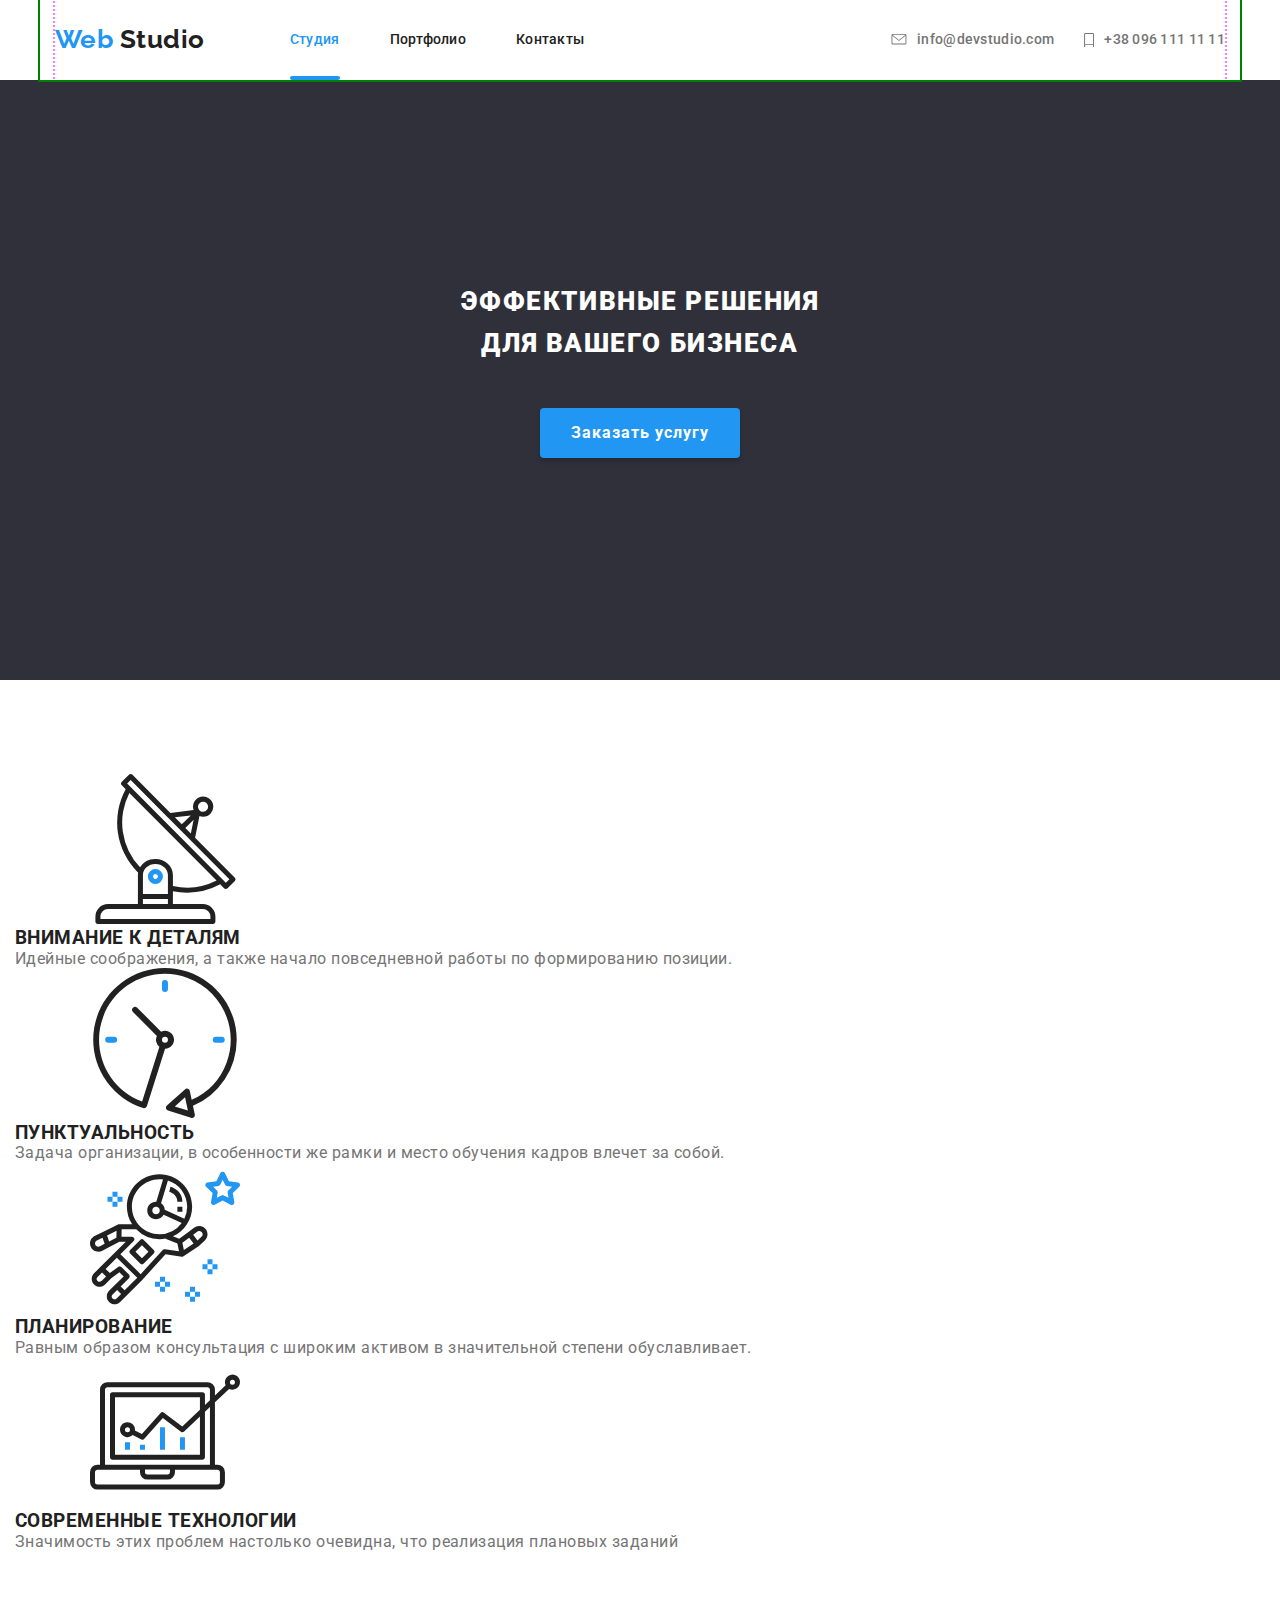
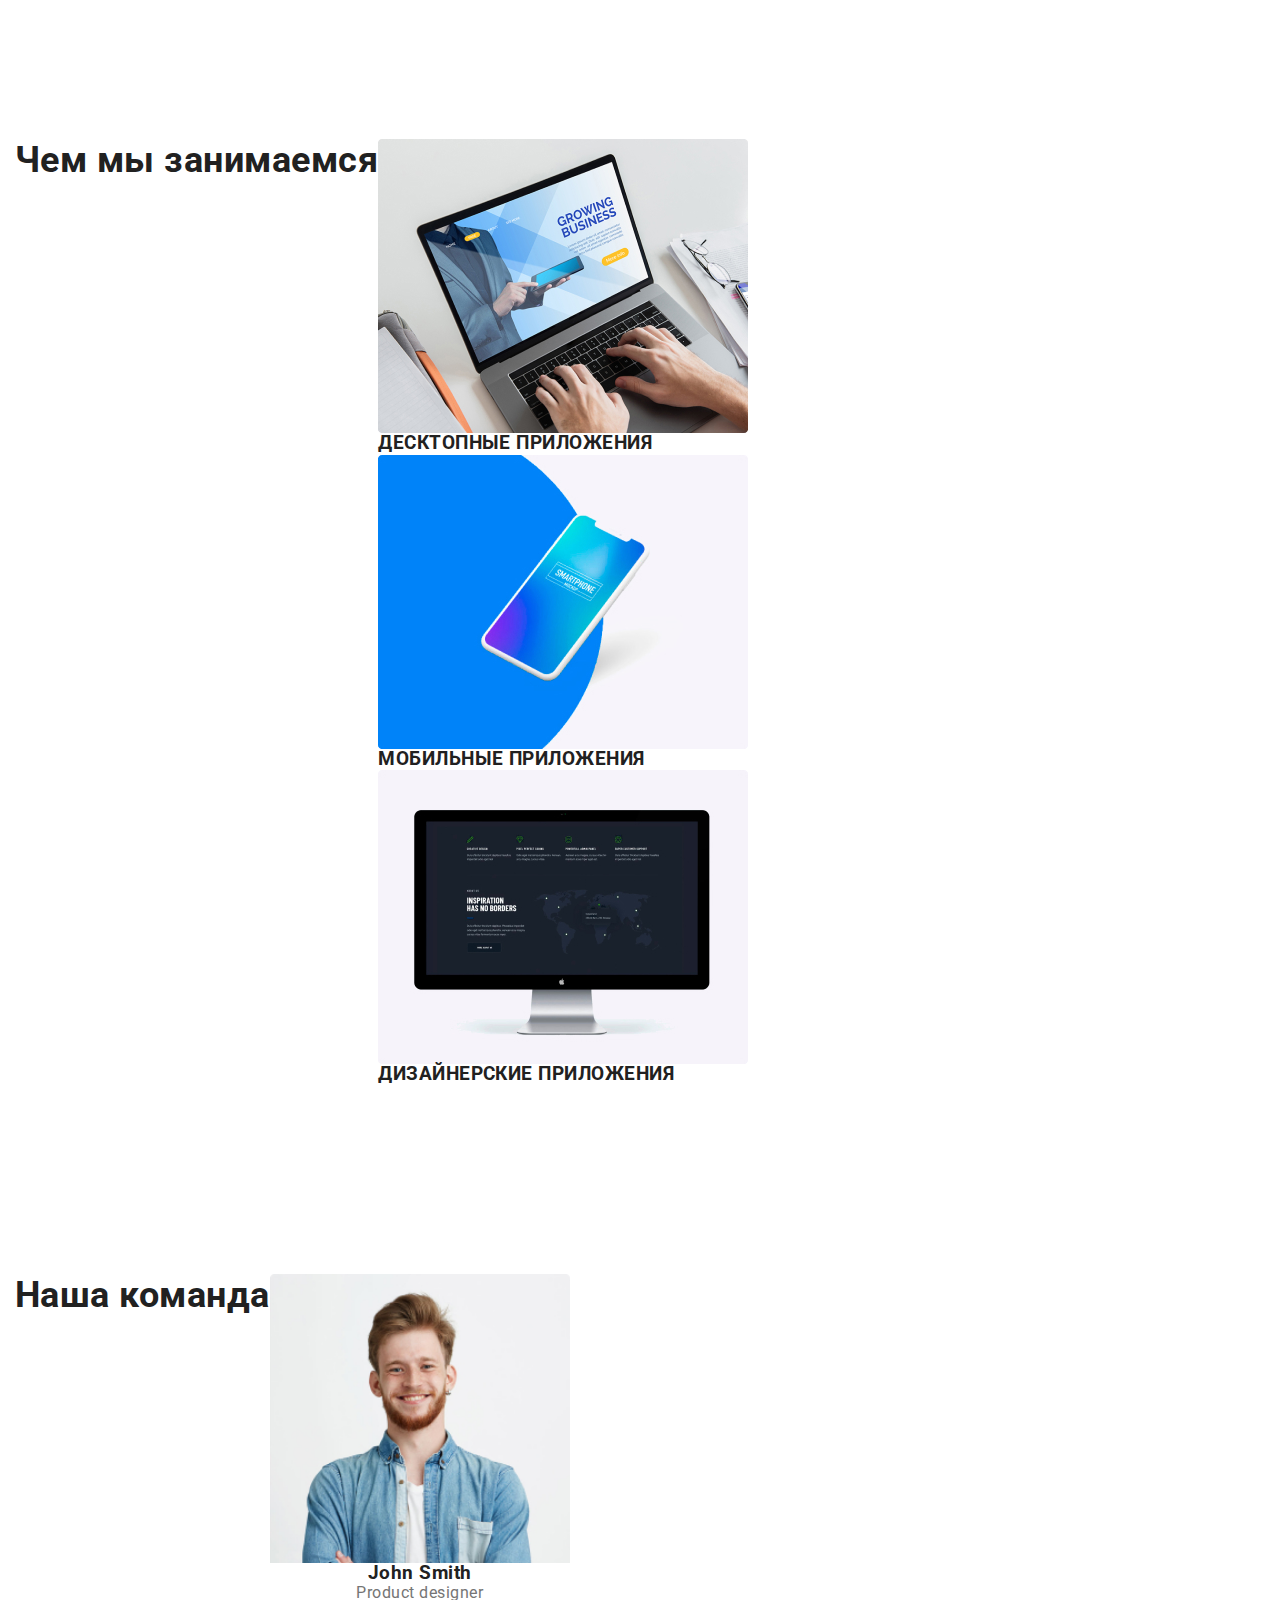
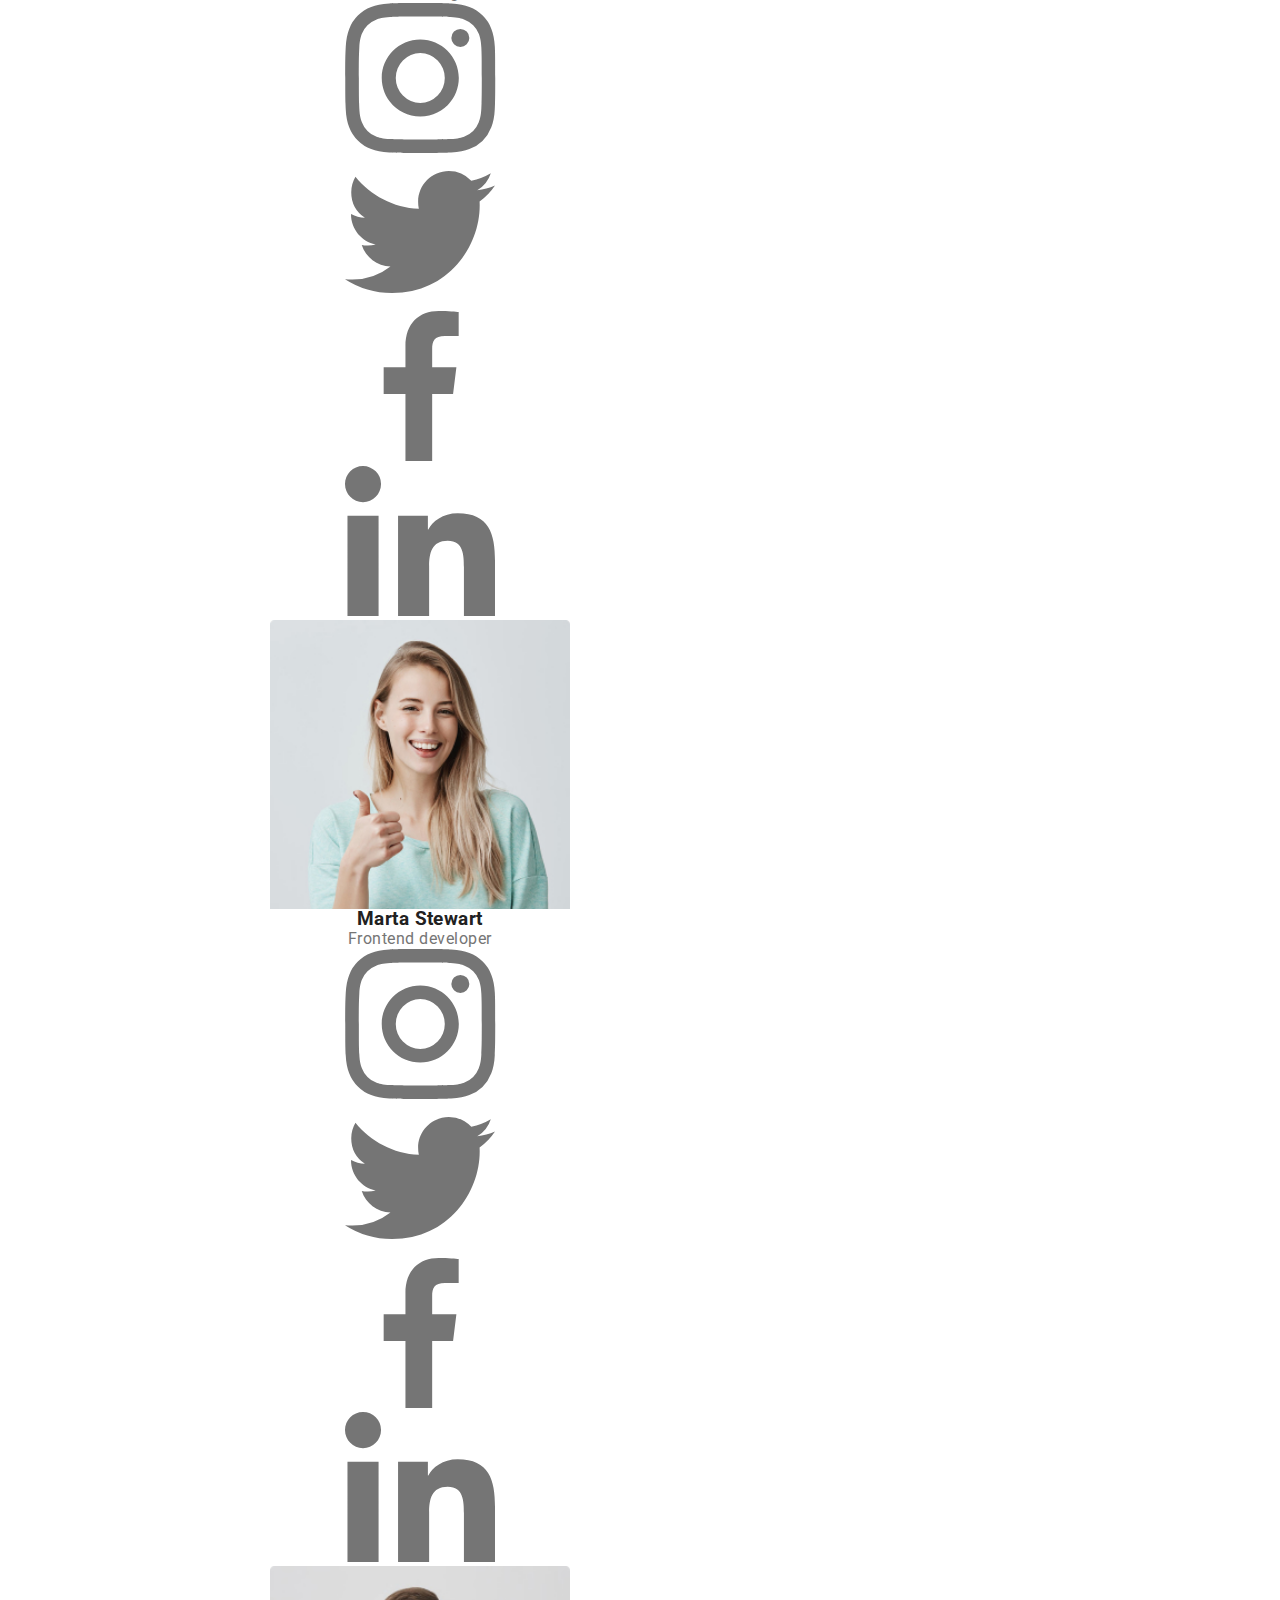
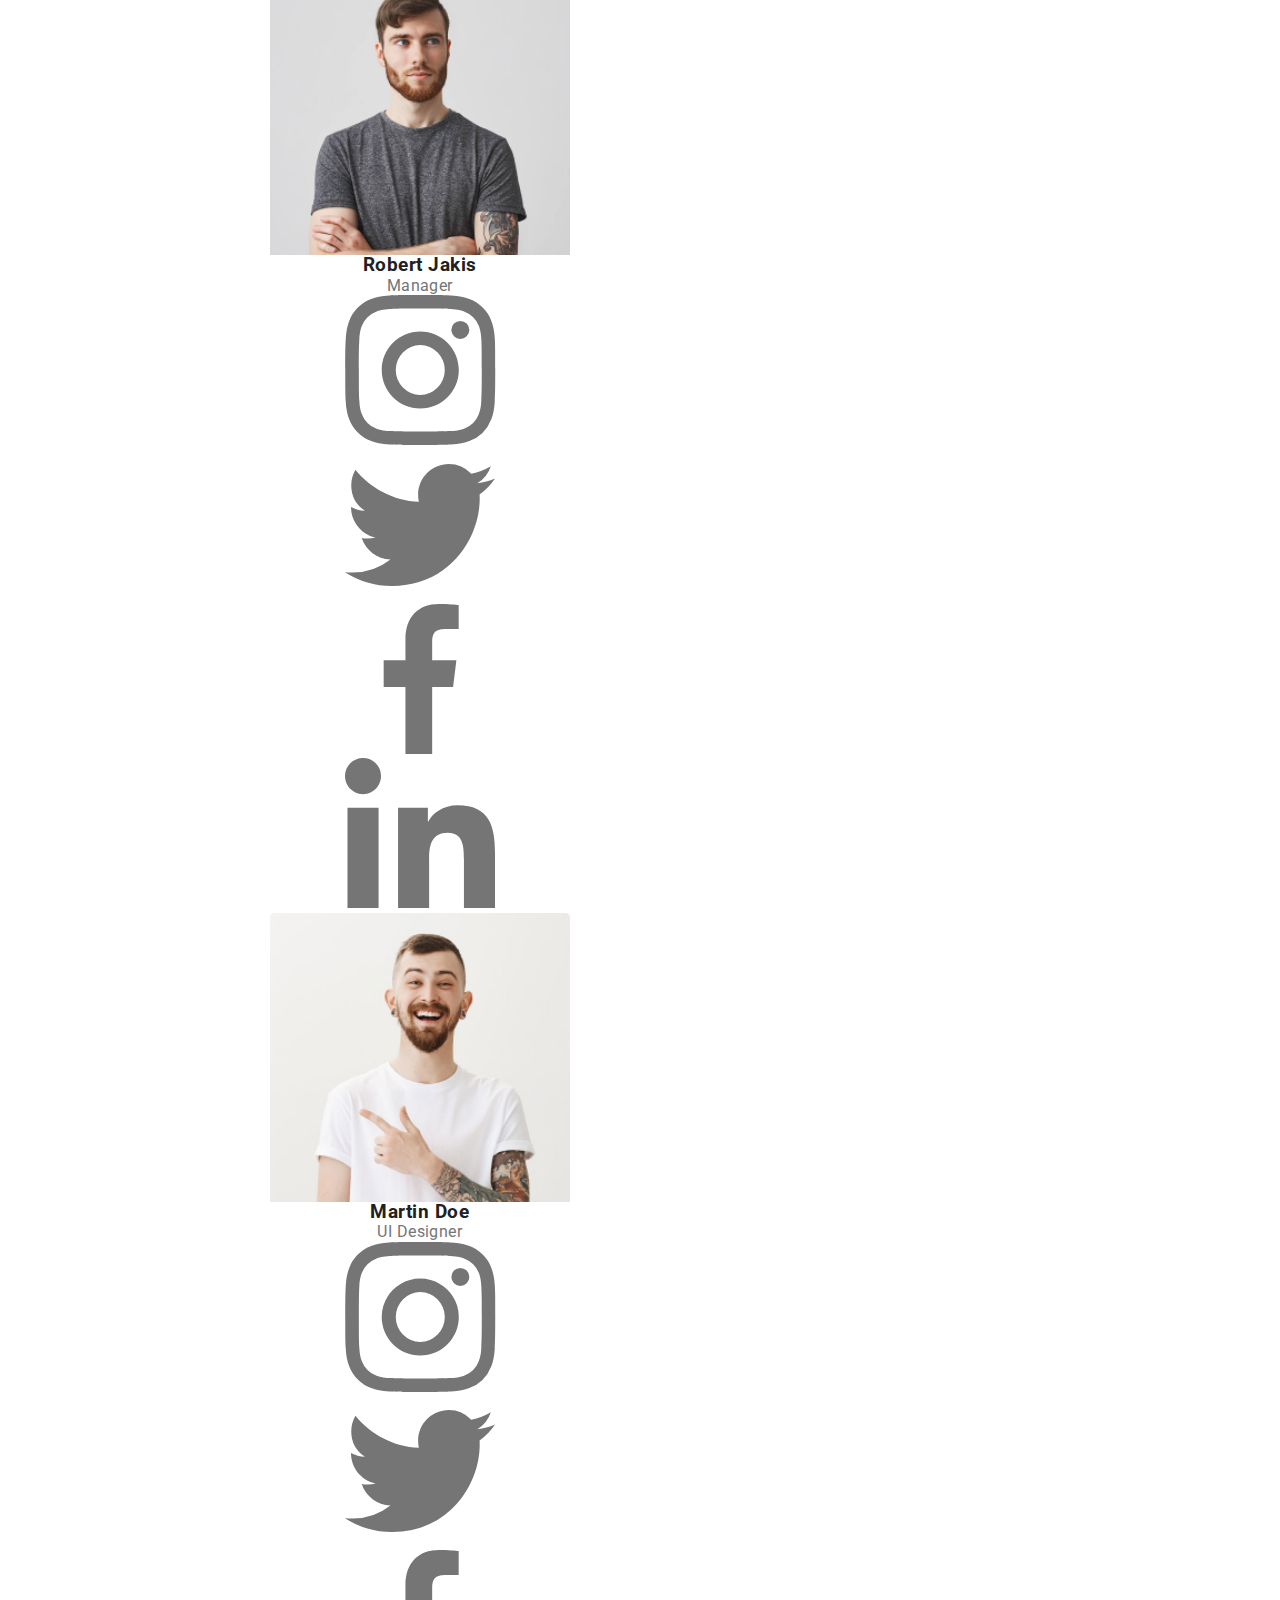
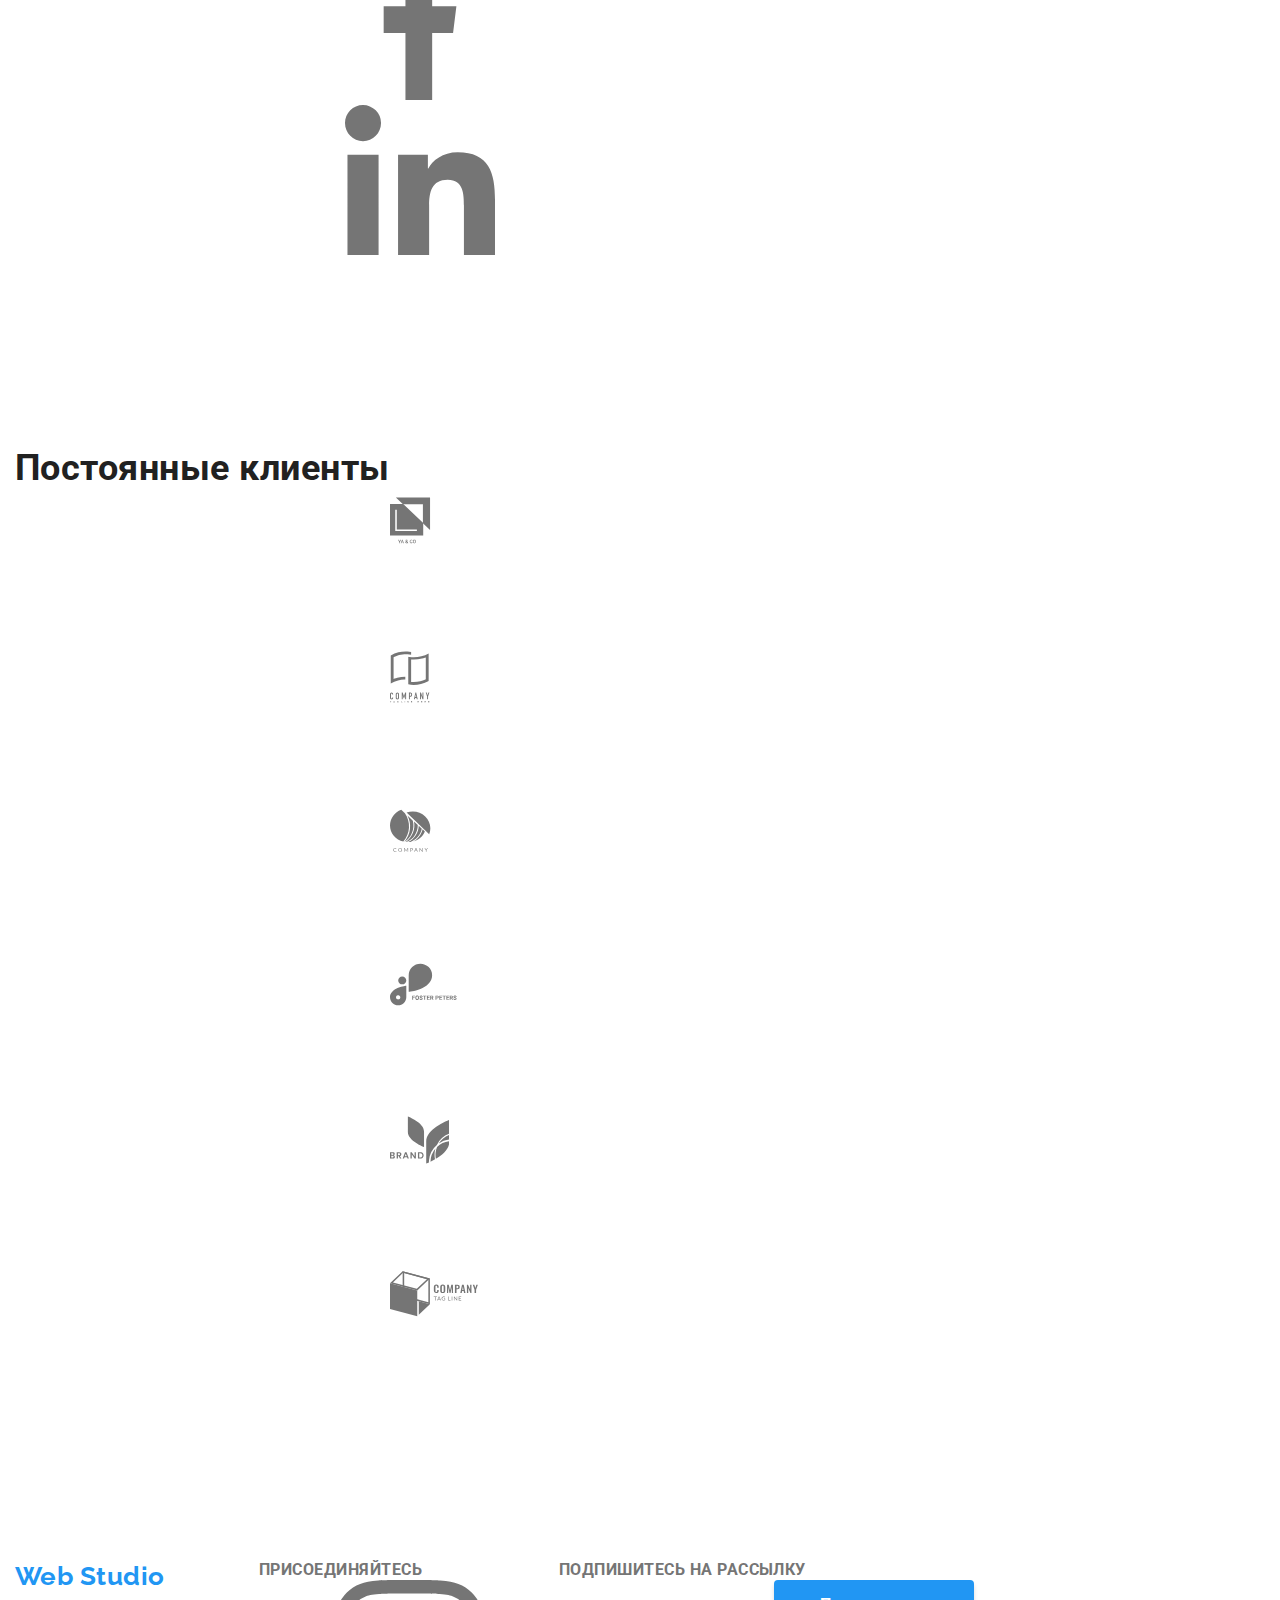
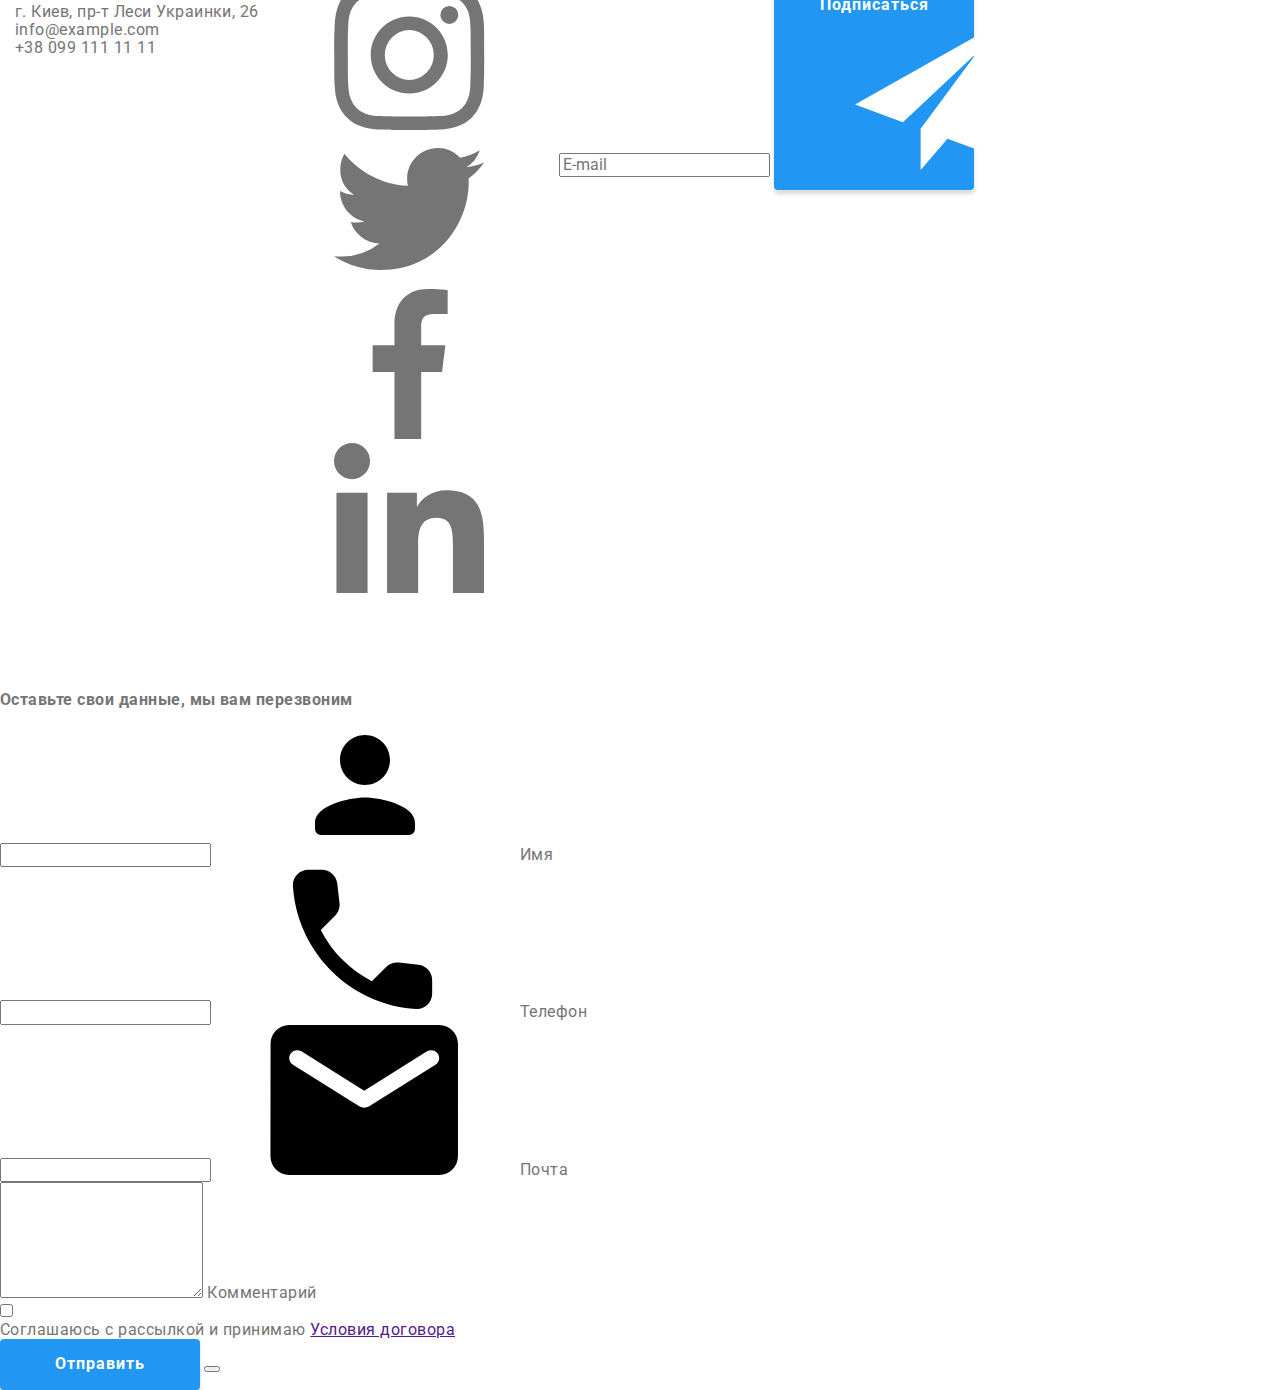
==== commit 1c83e9d2: "добавляет адаптивность хэдера" ====
--- a/index.html
+++ b/index.html
@@ -20,43 +20,81 @@
     <header class="page-header">
       <div class="header-container container">
         <nav class="nav-container">
-          <a href="./index.html" lang="en" class="nav__logo link"
-            >Web<span class="nav__studio"> Studio</span></a
+          <a href="./index.html" lang="en" class="company-logo link"
+            >Web<span class="company-logo__text"> Studio</span></a
           >
-          <ul class="site-nav list">
-            <li class="item">
-              <a href="./index.html" class="link current">Студия</a>
-            </li>
-            <li class="item">
-              <a href="./portfolio.html" class="link">Портфолио</a>
-            </li>
-            <li class="item"><a href="" class="link">Контакты</a></li>
-          </ul>
+            <button type="button" 
+            class="menu-button" 
+            aria-expanded="false"
+            aria-controls="menu-container"
+            data-menu-button>
+              <svg width="40" height="40"  aria-label="Переключатель мобильного меню">
+                <use class="icon-menu" href="./images/symbol-defs-2.svg#icon-menu"></use>
+                <use class="icon-cross" href="./images/symbol-defs-2.svg#icon-cross"></use>
+              </svg>
+            </button>
+            <div class="menu-container" id="menu-container" data-menu>
+              <ul class="site-nav list">
+                <li class="item">
+                  <a href="./index.html" class="link current">Студия</a>
+                </li>
+                <li class="item">
+                  <a href="./portfolio.html" class="link">Портфолио</a>
+                </li>
+                <li class="item"><a href="" class="link">Контакты</a></li>
+              </ul>
+              <address class="contact-info">
+                <ul class="contacts-header list">
+                  <li class="item">
+                    <a href="mailto:info@devstudio.com" class="contacts-header__link link">
+                      <svg class="icon-envelope">
+                        <use href="./images/symbol-defs-2.svg#icon-envelope"></use>
+                      </svg>
+                      info@devstudio.com</a>
+                  </li>
+                  <li class="phone-item item">
+                    <a href="tel:+380961111111" class="contacts-header__link link">
+                      <svg class="icon-phone">
+                        <use href="./images/symbol-defs-2.svg#icon-phone"></use>
+                      </svg>
+                      +38 096 111 11 11</a>
+                  </li>
+                </ul>
+              </address>
+            </div>
+
+      
+              <ul class="site-nav reviews list">
+                <li class="item">
+                  <a href="./index.html" class="link current">Студия</a>
+                </li>
+                <li class="item">
+                  <a href="./portfolio.html" class="link">Портфолио</a>
+                </li>
+                <li class="item"><a href="" class="link">Контакты</a></li>
+              </ul>
+              <address class="contact-info reviews">
+                <ul class="contacts-header list">
+                  <li class="item">
+                    <a href="mailto:info@devstudio.com" class="contacts-header__link link">
+                      <svg class="icon-envelope">
+                        <use href="./images/symbol-defs-2.svg#icon-envelope"></use>
+                      </svg>
+                      info@devstudio.com</a>
+                  </li>
+                  <li class="phone-item item">
+                    <a href="tel:+380961111111" class="contacts-header__link link">
+                      <svg class="icon-phone">
+                        <use href="./images/symbol-defs-2.svg#icon-phone"></use>
+                      </svg>
+                      +38 096 111 11 11</a>
+                  </li>
+                </ul>
+              </address>
+            </div>
         </nav>
-
-        <address class="contact-info">
-          <ul class="contacts-header list">
-            <li class="item">
-              <a
-                href="mailto:info@devstudio.com"
-                class="contacts-header__link link"
-              >
-                <svg class="icon-envelope">
-                  <use href="./images/symbol-defs-2.svg#icon-envelope"></use>
-                </svg>
-                info@devstudio.com</a
-              >
-            </li>
-            <li class="phone-item item">
-              <a href="tel:+380961111111" class="contacts-header__link link">
-                <svg class="icon-phone">
-                  <use href="./images/symbol-defs-2.svg#icon-phone"></use>
-                </svg>
-                +38 096 111 11 11</a
-              >
-            </li>
-          </ul>
-        </address>
+          
+
       </div>
     </header>
 
@@ -518,7 +556,7 @@
     <div class="footer-container container">
       <div class="footer-contacts">
         <a href="./index.html" lang="en" class="footer__logo link">Web<span
-            class="nav__studio--white"> Studio</span></a>
+            class="company-logo__studio--white"> Studio</span></a>
         <address class="contacts">
           <a href="https://www.google.com/maps/place/%D0%B1%D1%83%D0%BB.+%D0%9B%D0%B5%D1%81%D0%B8+%D0%A3%D0%BA%D1%80%D0%B0%D0%B8%D0%BD%D0%BA%D0%B8,+26,+%D0%9A%D0%B8%D0%B5%D0%B2,+02000/@50.4265807,30.5361971,17z/data=!3m1!4b1!4m5!3m4!1s0x40d4cf0e033ecbe9:0x57a4dffefec77da0!8m2!3d50.4265807!4d30.5383858"
             target="_blank" class="googlemaps link">г. Киев, пр-т Леси Украинки, 26</a><br />
@@ -626,5 +664,6 @@
       </form>
     </div>
     <script src="./js/modal.js"></script>
+    <script src="./js/menu.js"></script>
   </body>
 </html>
--- a/css/main.min.css
+++ b/css/main.min.css
@@ -1,2 +1,2 @@
-.list{margin-top:0;margin-right:0;margin-bottom:0;margin-left:0;padding:0;list-style:none}h1,h2,h3,h4,h5,h6,p{margin:0}.visually-hidden{position:absolute;width:1px;height:1px;margin:-1px;padding:0;overflow:hidden;border:0;clip:rect(0 0 0 0)}body{font-family:Roboto, sans-serif;color:#757575;background-color:#fff;letter-spacing:0.03em}html{-webkit-box-sizing:border-box;box-sizing:border-box}*,*::before,*::after{-webkit-box-sizing:inherit;box-sizing:inherit}.section{padding-top:94px;padding-bottom:94px}.container{display:-webkit-box;display:-ms-flexbox;display:flex;max-width:1200px;margin-left:auto;margin-right:auto;padding-left:15px;padding-right:15px}.link{text-decoration:none;color:#757575;fill:currentColor;-webkit-transition-duration:250ms;transition-duration:250ms;-webkit-transition-timing-function:cubic-bezier(0.4, 0, 0.2, 1);transition-timing-function:cubic-bezier(0.4, 0, 0.2, 1)}.link:hover,.link:focus{color:#2196f3}address{font-style:normal}.item{list-style:none}.title{font-weight:700;font-size:36px;line-height:1.17;text-align:center}img{display:block;width:100%;height:auto}h1,h2,h3,h4,h5,h6{color:#212121}.upper{text-transform:uppercase}.centered{text-align:center}.button{display:inline-block;text-align:center;width:200px;padding-top:10px;padding-right:auto;padding-bottom:10px;padding-left:auto;font-weight:700;font-size:16px;line-height:1.88;color:#fff;background-color:#2196f3;letter-spacing:0.06em;-webkit-box-shadow:0px 4px 4px rgba(0,0,0,0.15);box-shadow:0px 4px 4px rgba(0,0,0,0.15);border-radius:4px;border:none;cursor:pointer}.header-container{display:-webkit-box;display:-ms-flexbox;display:flex;-webkit-box-align:center;-ms-flex-align:center;align-items:center;-webkit-box-pack:center;-ms-flex-pack:center;justify-content:center}.nav-container{display:-webkit-box;display:-ms-flexbox;display:flex;-webkit-box-align:center;-ms-flex-align:center;align-items:center;-webkit-box-pack:center;-ms-flex-pack:center;justify-content:center}.site-nav{display:-webkit-box;display:-ms-flexbox;display:flex;-webkit-box-align:center;-ms-flex-align:center;align-items:center;-webkit-box-pack:center;-ms-flex-pack:center;justify-content:center}.site-nav .item+.item{margin-left:50px}.site-nav .link{display:block;padding-top:32px;padding-bottom:32px;font-weight:500;font-size:14px;line-height:1.14;letter-spacing:0.02em;color:#212121}.site-nav .link:hover,.site-nav .link:focus{color:#2196f3}.site-nav .link.current{color:#2196f3;position:relative}.site-nav .link.current::after{content:'';display:block;width:100%;height:4px;position:absolute;bottom:0;left:0;background-color:#2196f3;border-radius:2px}.contact-info{margin-left:auto;font-weight:500;font-size:14px;line-height:1.14;letter-spacing:0.02em;color:#757575}.contacts-header{display:-webkit-box;display:-ms-flexbox;display:flex}.contacts-header__link{display:-webkit-box;display:-ms-flexbox;display:flex;-webkit-box-align:center;-ms-flex-align:center;align-items:center;-webkit-box-pack:center;-ms-flex-pack:center;justify-content:center;color:#757575;fill:#757575;cursor:pointer}.contacts-header__link:hover,.contacts-header__link:focus{color:#2196f3;fill:#2196f3}.contacts-header .item+.item{margin-left:30px}.icon-envelope{margin-right:10px;fill:inherit;width:16px;height:11.2px}.icon-phone{margin-right:10px;fill:inherit;width:10px;height:14.94px}.nav__logo,.footer__logo{white-space:nowrap;margin-right:85px;color:#2196f3;font-family:Raleway, sans-serif;font-weight:700;font-size:26px;line-height:1.2}.footer__logo{display:block;margin-bottom:10px}.nav__studio{color:#212121}.nav__studio--white{color:#fff}.hero{position:relative;max-width:1600px;min-height:600px;margin-left:auto;margin-right:auto;text-align:center;padding-top:200px;background-size:cover;background-repeat:no-repeat;background-color:#2f303a;background-image:-webkit-gradient(linear, left top, right top, from(rgba(47,48,58,0.8)), to(rgba(47,48,58,0.8))),url("../images/index-images/header-image.jpg");background-image:linear-gradient(to right, rgba(47,48,58,0.8), rgba(47,48,58,0.8)),url("../images/index-images/header-image.jpg")}.hero-title{margin-bottom:30px;font-weight:900;font-size:44px;line-height:1.36;color:#fff;letter-spacing:0.06em}.hero .button{width:200px;height:50px;font-weight:700;font-size:16px;line-height:1.88;color:#fff;background-color:#2196f3;letter-spacing:0.06em;border:none;-webkit-box-shadow:0px 4px 4px rgba(0,0,0,0.15);box-shadow:0px 4px 4px rgba(0,0,0,0.15);border-radius:4px;cursor:pointer}.advantages{display:-webkit-box;display:-ms-flexbox;display:flex;margin-left:auto;margin-right:auto}.advantages .link{display:block;margin-bottom:30px}.advantages__title{margin-bottom:10px;font-weight:700;font-size:16px;line-height:1.88;letter-spacing:0.06em}.advantages__text{padding:0;margin:0;font-size:14px;line-height:2}.advantages__item{display:block;padding:0;max-width:270px}.advantages__item+.advantages__item{margin-left:30px}.advantages__rectangle{display:inline-block;padding:25px 100px;width:270px;height:120px;background:#f5f4fa;border-radius:4px}.advantages__rectangle .icon{width:70px;height:70px}.what-we-do{border-top:1px solid #ececec}.what-we-do-container{display:block}.what-we-do-container .title{margin-bottom:50px}.applications{display:-webkit-box;display:-ms-flexbox;display:flex}.applications .item+.item{margin-left:30px}.applications-type{padding-top:27px;padding-bottom:27px;width:100%;height:70px;position:absolute;bottom:0;left:0;font-size:14px;font-weight:700;line-height:1.14;text-align:center;color:#fff;background-color:rgba(47,48,58,0.8);border-radius:0px 0px 4px 4px}.applications-image{display:block;border-radius:none}.applications-card{position:relative}.applications-card.link{display:block}.team-section{background:#f5f4fa}.our-team-container{display:block}.our-team-container .title{margin-bottom:50px}.members{display:-webkit-box;display:-ms-flexbox;display:flex}.members-card{display:block;max-width:270px;padding-bottom:24px;background-color:#fff;-webkit-box-shadow:0px 2px 1px rgba(0,0,0,0.2),0px 1px 1px rgba(0,0,0,0.14),0px 1px 3px rgba(0,0,0,0.12);box-shadow:0px 2px 1px rgba(0,0,0,0.2),0px 1px 1px rgba(0,0,0,0.14),0px 1px 3px rgba(0,0,0,0.12);border-radius:4px}.members-card+.members-card{margin-left:30px}.members-picture{display:block;margin-bottom:30px}.members-name,.members-profession{font-size:16px;line-height:1.19}.members-name{font-weight:500;margin-bottom:10px}.members-profession{margin-top:0;margin-bottom:16px}.social-media{display:-webkit-box;display:-ms-flexbox;display:flex;-webkit-box-align:center;-ms-flex-align:center;align-items:center;-webkit-box-pack:center;-ms-flex-pack:center;justify-content:center;padding:0;margin:0}.social-media__item+.social-media__item{margin-left:10px}.social-media__link--light,.social-media__link--dark{display:block;width:44px;height:44px;padding:12px;border-radius:50%;fill:currentColor;cursor:pointer}.social-media__link--light:hover,.social-media__link--dark:hover,.social-media__link--light:focus,.social-media__link--dark:focus{fill:#fff;background-color:#2196f3}.social-media__link--light{fill:#afb1b8;background-color:#fff}.social-media__link--dark{fill:#fff;background-color:rgba(255,255,255,0.1)}.social-media__logo{fill:inherit;width:20px;height:20px}.social-media__logo--inverse{fill:inherit}.social-media__icon+.social-media__icon{margin-left:10px}.our-clients-container{display:block}.our-clients-title{text-align:center;margin-bottom:50px}.clients__list{display:-webkit-box;display:-ms-flexbox;display:flex;-webkit-box-align:center;-ms-flex-align:center;align-items:center;-webkit-box-pack:center;-ms-flex-pack:center;justify-content:center;cursor:pointer}.clients__link{display:-webkit-box;display:-ms-flexbox;display:flex;-webkit-box-align:center;-ms-flex-align:center;align-items:center;-webkit-box-pack:center;-ms-flex-pack:center;justify-content:center;width:170px;height:90px;border:1px solid #afb1b8;-webkit-box-sizing:border-box;box-sizing:border-box;border-radius:4px;fill:#afb1b8}.clients__link:hover{border:1px solid #2196f3;fill:#2196f3}.clients__item+.clients__item{margin-left:30px}.clients__logo{fill:inherit}.backdrop{position:fixed;display:-webkit-box;display:-ms-flexbox;display:flex;-webkit-box-align:center;-ms-flex-align:center;align-items:center;-webkit-box-pack:center;-ms-flex-pack:center;justify-content:center;top:0;left:0;width:100%;height:100%;background-color:rgba(0,0,0,0.2);-webkit-transition-duration:250ms;transition-duration:250ms;-webkit-transition-timing-function:cubic-bezier(0.4, 0, 0.2, 1);transition-timing-function:cubic-bezier(0.4, 0, 0.2, 1)}.backdrop.is-hidden{visibility:hidden;opacity:0;pointer-events:none}.form{position:absolute;display:block;padding:40px;width:528px;height:581px;visibility:visible;opacity:1;text-align:center;background-color:#fff}.form__title{display:block;max-width:100%;font-weight:700;font-size:20px;line-height:1.15;color:#212121;margin-bottom:30px}.form__field{display:-webkit-box;display:-ms-flexbox;display:flex;-webkit-box-align:center;-ms-flex-align:center;align-items:center;-webkit-box-pack:center;-ms-flex-pack:center;justify-content:center;position:relative;margin-right:auto;margin-left:auto;margin-bottom:28px;width:100%}.form__input{display:block;width:100%;height:40px;padding-left:42px;border:1px solid rgba(33,33,33,0.2);-webkit-box-sizing:border-box;box-sizing:border-box;border-radius:4px}.form__input:focus{border:1px solid #2196f3;outline:none}.form__icon{display:block;position:absolute;top:50%;left:18px;-webkit-transform:translateY(-50%);transform:translateY(-50%);width:18px;height:18px}.form__input:focus+.form__icon{fill:#2196f3}.form__label{display:block;position:absolute;height:16px;top:50%;-webkit-transform:translateY(-50%);transform:translateY(-50%);left:42px;-webkit-transition-duration:250ms;transition-duration:250ms;-webkit-transition-timing-function:cubic-bezier(0.4, 0, 0.2, 1);transition-timing-function:cubic-bezier(0.4, 0, 0.2, 1);line-height:1.14}.form__input:focus ~ .form__label,.form__input:not(:placeholder-shown) ~ .form__label{-webkit-transform:translateX(-24px) translateY(-250%);transform:translateX(-24px) translateY(-250%);color:#2196f3}.comment-textarea{position:relative;display:block;width:100%;padding:12px 16px;border:1px solid rgba(33,33,33,0.2);-webkit-box-sizing:border-box;box-sizing:border-box;border-radius:4px;resize:none}.comment-textarea:focus{border:1px solid #2196f3;outline:none}.comment__label{position:absolute;top:12px;left:16px}.comment-textarea:focus ~ .comment__label,.comment-textarea:not(:placeholder-shown) ~ .comment__label{-webkit-transform:translateY(-200%);transform:translateY(-200%);color:#2196f3}.policy-label{display:-webkit-box;display:-ms-flexbox;display:flex;-webkit-box-align:center;-ms-flex-align:center;align-items:center;-webkit-box-pack:center;-ms-flex-pack:center;justify-content:center;font-size:14px;line-height:2}.policy-checkbox{-webkit-appearance:none;-moz-appearance:none;appearance:none;position:absolute}.checkbox__icon{display:inline-block;width:15px;height:15px;margin-right:8px;border:1px solid #212121;background-color:#fff;background-position:center;background-repeat:no-repeat;background-size:auto;-webkit-transition-duration:250ms;transition-duration:250ms;-webkit-transition-timing-function:cubic-bezier(0.4, 0, 0.2, 1);transition-timing-function:cubic-bezier(0.4, 0, 0.2, 1)}.policy-checkbox:checked+.checkbox__icon{border-color:#2196f3;background-color:#2196f3;background-origin:border-box;background-size:contain;background-image:url(../images/index-images/check-1.svg)}.conditions-link{color:#2196f3}.form__close{display:block;position:absolute;background-image:url(../images/index-images/modal-close-opt.svg);background-repeat:no-repeat;background-position:center;background-color:#fff;border:none;-webkit-box-shadow:0px 2px 1px rgba(0,0,0,0.2),0px 1px 1px rgba(0,0,0,0.14),0px 1px 3px rgba(0,0,0,0.12);box-shadow:0px 2px 1px rgba(0,0,0,0.2),0px 1px 1px rgba(0,0,0,0.14),0px 1px 3px rgba(0,0,0,0.12);width:30px;height:30px;top:8px;right:8px;cursor:pointer;border-radius:50%}.portfolio-section{padding-top:93px;padding-bottom:0;border-top:1px solid #ececec}.filter-container{margin-bottom:50px}.filter{display:-webkit-box;display:-ms-flexbox;display:flex;margin-left:auto;margin-right:auto}.filter .item+.item{margin-left:8px}.filter__button{display:block;padding:6px 22px;font-weight:500;font-size:16px;line-height:1.63;color:#212121;background-color:#f5f4fa;-webkit-box-shadow:0px 2px 2px rgba(0,0,0,0.12),0px 1px 2px rgba(0,0,0,0.08),0px 3px 1px rgba(0,0,0,0.1);box-shadow:0px 2px 2px rgba(0,0,0,0.12),0px 1px 2px rgba(0,0,0,0.08),0px 3px 1px rgba(0,0,0,0.1);border-radius:4px;border:none;-webkit-transition-duration:250ms;transition-duration:250ms;-webkit-transition-timing-function:cubic-bezier(0.4, 0, 0.2, 1);transition-timing-function:cubic-bezier(0.4, 0, 0.2, 1);cursor:pointer}.filter__button:hover,.filter__button:focus{color:#fff;background-color:#2196f3}.galery-section{padding-top:0}.galery{-ms-flex-wrap:wrap;flex-wrap:wrap}.examples{display:block;width:calc(100%-60px / 3);margin-right:30px;margin-bottom:30px;overflow:hidden;-webkit-box-sizing:border-box;box-sizing:border-box;border-radius:5px}.examples__header{display:block;position:relative;overflow:hidden;width:370px;height:294px}.examples:nth-child(3n){margin-right:0}.examples:nth-last-child(-n+3){margin-bottom:0}.examples-name{margin-bottom:4px;font-weight:700;font-size:18px;line-height:2;letter-spacing:0.06em}.examples-sort{margin:0;font-size:16px;line-height:1.88;-webkit-transition-duration:0;transition-duration:0}.examples-description{font-size:18px;line-height:1.56;margin:0;color:#fff}.examples__link{display:block}.examples__link:hover{color:currentColor}.card-bottom{padding:20px 24px;margin:0;border-bottom:1px solid #eeeeee;border-right:1px solid #eeeeee;border-left:1px solid #eeeeee;border-bottom-right-radius:5px;border-bottom-left-radius:5px}.overlay{display:inline-block;content:'';position:absolute;opacity:0;width:100%;height:100%;top:0;right:0;-webkit-transition:-webkit-transform 250ms cubic-bezier(0.4, 0, 0.2, 1);transition:-webkit-transform 250ms cubic-bezier(0.4, 0, 0.2, 1);transition:transform 250ms cubic-bezier(0.4, 0, 0.2, 1);transition:transform 250ms cubic-bezier(0.4, 0, 0.2, 1), -webkit-transform 250ms cubic-bezier(0.4, 0, 0.2, 1);-webkit-transform:translateY(100%);transform:translateY(100%);padding:63px 24px;background-color:rgba(33,150,243,0.9)}.examples:hover .overlay{opacity:1;-webkit-transform:translateY(0);transform:translateY(0)}.footer-section{display:block;padding-top:0;padding-bottom:60px;margin-left:0;margin-right:0;color:#fff;background:#2f303a;padding-top:56px}.footer-container{display:-webkit-box;display:-ms-flexbox;display:flex;-webkit-box-pack:justify;-ms-flex-pack:justify;justify-content:space-between}.footer-contacts{margin-top:-8px;margin-right:69px}.googlemaps{display:inline-block;margin-bottom:9px;font-size:14px;line-height:2;color:#fff}.contacts__email{display:inline-block;font-weight:400;line-height:2;color:rgba(255,255,255,0.6);margin-bottom:9px}.contacts__info{display:inline-block;font-weight:400;line-height:2;color:rgba(255,255,255,0.6)}.contacts__email{margin-bottom:9px}.join-container{margin-right:94px}.join-text{display:block;margin-bottom:21px}.subscribe{max-width:570px}.subscribe__container{display:-webkit-box;display:-ms-flexbox;display:flex;-webkit-box-align:center;-ms-flex-align:center;align-items:center}.subscribe__title{display:block;margin-bottom:21px}.subscribe__label{display:inline-block;margin-right:12px}.subscribe__icon{margin-left:10px;fill:#fff;width:24px;height:24px}.footer__input{width:358px;height:50px;border:1px solid rgba(255,255,255,0.3);-webkit-box-sizing:border-box;box-sizing:border-box;-webkit-box-shadow:0px 4px 4px rgba(0,0,0,0.15);box-shadow:0px 4px 4px rgba(0,0,0,0.15);border-radius:4px;padding:15px;background-color:inherit}.footer__input:focus{outline:none;color:#fff}
+.visually-hidden{position:absolute;width:1px;height:1px;margin:-1px;padding:0;overflow:hidden;border:0;clip:rect(0 0 0 0)}.list{margin-top:0;margin-right:0;margin-bottom:0;margin-left:0;padding:0;list-style:none}.item{list-style:none}address{font-style:normal}h1,h2,h3,h4,h5,h6,p{margin:0}body{font-family:Roboto, sans-serif;color:#757575;background-color:#fff;letter-spacing:0.03em}html{-webkit-box-sizing:border-box;box-sizing:border-box}*,*::before,*::after{-webkit-box-sizing:inherit;box-sizing:inherit}@media screen and (min-width: 1024px){.section{padding-top:94px;padding-bottom:94px}}.container{margin-left:auto;margin-right:auto;padding-left:15px;padding-right:15px}@media screen and (min-width: 768px){.container{display:-webkit-box;display:-ms-flexbox;display:flex}}.link{text-decoration:none;color:#757575;fill:currentColor;-webkit-transition-duration:250ms;transition-duration:250ms;-webkit-transition-timing-function:cubic-bezier(0.4, 0, 0.2, 1);transition-timing-function:cubic-bezier(0.4, 0, 0.2, 1)}.link:hover,.link:focus{color:#2196f3}.title{font-weight:700;font-size:36px;line-height:1.17;text-align:center}img{display:block;width:100%;height:auto}h1,h2,h3,h4,h5,h6{color:#212121}.upper{text-transform:uppercase}.centered{text-align:center}.button{display:inline-block;text-align:center;width:200px;padding-top:10px;padding-right:auto;padding-bottom:10px;padding-left:auto;font-weight:700;font-size:16px;line-height:1.88;color:#fff;background-color:#2196f3;letter-spacing:0.06em;-webkit-box-shadow:0px 4px 4px rgba(0,0,0,0.15);box-shadow:0px 4px 4px rgba(0,0,0,0.15);border-radius:4px;border:none;cursor:pointer}.page-header{margin-left:auto;margin-right:auto}.header-container{position:relative;outline:2px solid green;margin-left:auto;margin-right:auto;max-width:1200px}@media screen and (max-width: 1024px){.header-container{display:-webkit-box;display:-ms-flexbox;display:flex;-webkit-box-align:center;-ms-flex-align:center;align-items:center;-webkit-box-pack:center;-ms-flex-pack:center;justify-content:center}}.nav-container{display:-webkit-box;display:-ms-flexbox;display:flex;-webkit-box-pack:justify;-ms-flex-pack:justify;justify-content:space-between;-webkit-box-align:center;-ms-flex-align:center;align-items:center;min-height:60px;outline:2px dotted violet;width:100%}@media screen and (min-width: 1024px){.nav-container{display:-webkit-box;display:-ms-flexbox;display:flex;-webkit-box-align:center;-ms-flex-align:center;align-items:center;-webkit-box-pack:center;-ms-flex-pack:center;justify-content:center;height:80px}}@media screen and (min-width: 768px){.site-nav{display:-webkit-box;display:-ms-flexbox;display:flex;-webkit-box-align:center;-ms-flex-align:center;align-items:center;-webkit-box-pack:center;-ms-flex-pack:center;justify-content:center}}.site-nav .link{display:inline-block;margin-bottom:40px;font-weight:500;font-size:18px;line-height:1.17;text-align:center;letter-spacing:0.02em;color:#212121}.site-nav .link:hover,.site-nav .link:focus{color:#2196f3}.site-nav .link.current{color:#2196f3;position:relative}.site-nav .link.current::after{content:'';display:block;width:100%;height:4px;position:absolute;bottom:-8px;margin-top:8px;background-color:#2196f3;border-radius:2px}@media screen and (min-width: 768px){.site-nav .link{margin-top:0;margin-bottom:0;padding-top:32px;padding-bottom:32px;bottom:0;left:0;font-size:14px;line-height:1.14}.site-nav .link.current::after{content:'';display:block;width:100%;height:4px;position:absolute;bottom:0;left:0;background-color:#2196f3;border-radius:2px}}@media screen and (min-width: 768px){.site-nav>.item+.item{margin-left:20px}}@media screen and (min-width: 768px) and (min-width: 1024px){.site-nav>.item+.item{margin-left:50px}}.contact-info{font-weight:500;font-size:18px;line-height:1.17;letter-spacing:0.02em;color:#757575}@media screen and (min-width: 768px){.contact-info{font-size:14px;line-height:1.14;margin-left:auto}}.contacts-header{display:block}@media screen and (min-width: 768px){.contacts-header{padding-top:21px;padding-bottom:21px;margin-left:auto}}@media screen and (min-width: 768px) and (min-width: 1024px){.contacts-header{display:-webkit-box;display:-ms-flexbox;display:flex}}.contacts-header__link{display:-webkit-box;display:-ms-flexbox;display:flex;-webkit-box-align:center;-ms-flex-align:center;align-items:center;-webkit-box-pack:center;-ms-flex-pack:center;justify-content:center;color:#757575;fill:#757575;cursor:pointer}.contacts-header__link:hover,.contacts-header__link:focus{color:#2196f3;fill:#2196f3}.contacts-header .item+.item{margin-top:16px}@media screen and (min-width: 768px){.contacts-header .item+.item{margin-top:10px}}@media screen and (min-width: 1024px){.contacts-header .item+.item{margin-top:0px;margin-left:30px}}.icon-envelope{margin-right:10px;fill:inherit;width:16px;height:11.2px}.icon-phone{margin-right:10px;fill:inherit;width:10px;height:14.94px}.company-logo,.footer__logo{display:block;white-space:nowrap;color:#2196f3;font-family:Raleway, sans-serif;font-weight:700;font-size:24px;line-height:1.2}@media screen and (min-width: 480px){.company-logo,.footer__logo{margin-right:81px}}@media screen and (min-width: 1024px){.company-logo,.footer__logo{font-size:26px;margin-right:85px}}.company-logo__text{color:#212121}.company-logo__text--white{color:#fff}.footer__logo{display:block;margin-bottom:10px;margin-right:0}.menu-button{display:-webkit-inline-box;display:-ms-inline-flexbox;display:inline-flex;margin:0;padding:0;border:none;outline:none;background-color:transparent;fill:inherit}@media screen and (min-width: 768px){.menu-button{display:none}}.menu-button:hover,.menu-button:focus{fill:#2196f3}.menu-button .icon-cross{display:none}.menu-button.is-open .icon-cross{display:block}.menu-button.is-open .icon-menu{display:none}.menu-container{background-color:#fff;padding-top:60px;padding-bottom:60px;border-top:1px solid #ececec;-webkit-box-shadow:0px 1px 3px rgba(0,0,0,0.16),0px 2px 4px rgba(0,0,0,0.08),0px 4px 8px rgba(0,0,0,0.04);box-shadow:0px 1px 3px rgba(0,0,0,0.16),0px 2px 4px rgba(0,0,0,0.08),0px 4px 8px rgba(0,0,0,0.04);font-size:20px}@media screen and (max-width: 767px){.menu-container{display:none;position:absolute;top:100%;left:0;width:100%}.menu-container.is-open{display:block;text-align:center}}@media screen and (min-width: 768px){.menu-container{display:none}}.reviews{display:-webkit-box;display:-ms-flexbox;display:flex}@media screen and (max-width: 767px){.reviews{display:none}}.hero{max-width:480px;min-height:400px;margin-left:auto;margin-right:auto;text-align:center;padding-top:118px;padding-bottom:118px;background-size:cover;background-repeat:no-repeat;background-color:#2f303a;background-image:-webkit-gradient(linear, left top, right top, from(rgba(47,48,58,0.8)), to(rgba(47,48,58,0.8))),url("../images/index-images/hero-img.jpg");background-image:linear-gradient(to right, rgba(47,48,58,0.8), rgba(47,48,58,0.8)),url("../images/index-images/hero-img.jpg")}@media screen and (min-width: 768px){.hero{max-width:768px;min-height:400px;font-size:44px;line-height:1.36;background-image:inherit,url("../images/index-images/hero-img-tablet.jpg")}}@media screen and (min-width: 1024px){.hero{max-width:1600px;min-height:600px;padding-top:200px;font-size:44px;line-height:1.36;background-image:inherit,url("../images/index-images/hero-img-desktop.jpg")}}.hero-title{margin-bottom:30px;font-weight:900;font-size:26px;line-height:1.62;color:#fff;letter-spacing:0.06em}.hero .button{width:200px;height:50px;font-weight:700;font-size:16px;line-height:1.88;color:#fff;background-color:#2196f3;letter-spacing:0.06em;border:none;-webkit-box-shadow:0px 4px 4px rgba(0,0,0,0.15);box-shadow:0px 4px 4px rgba(0,0,0,0.15);border-radius:4px;cursor:pointer}@media screen and (min-width: 768px){.galery{-ms-flex-wrap:wrap;flex-wrap:wrap}}
 /*# sourceMappingURL=main.min.css.map */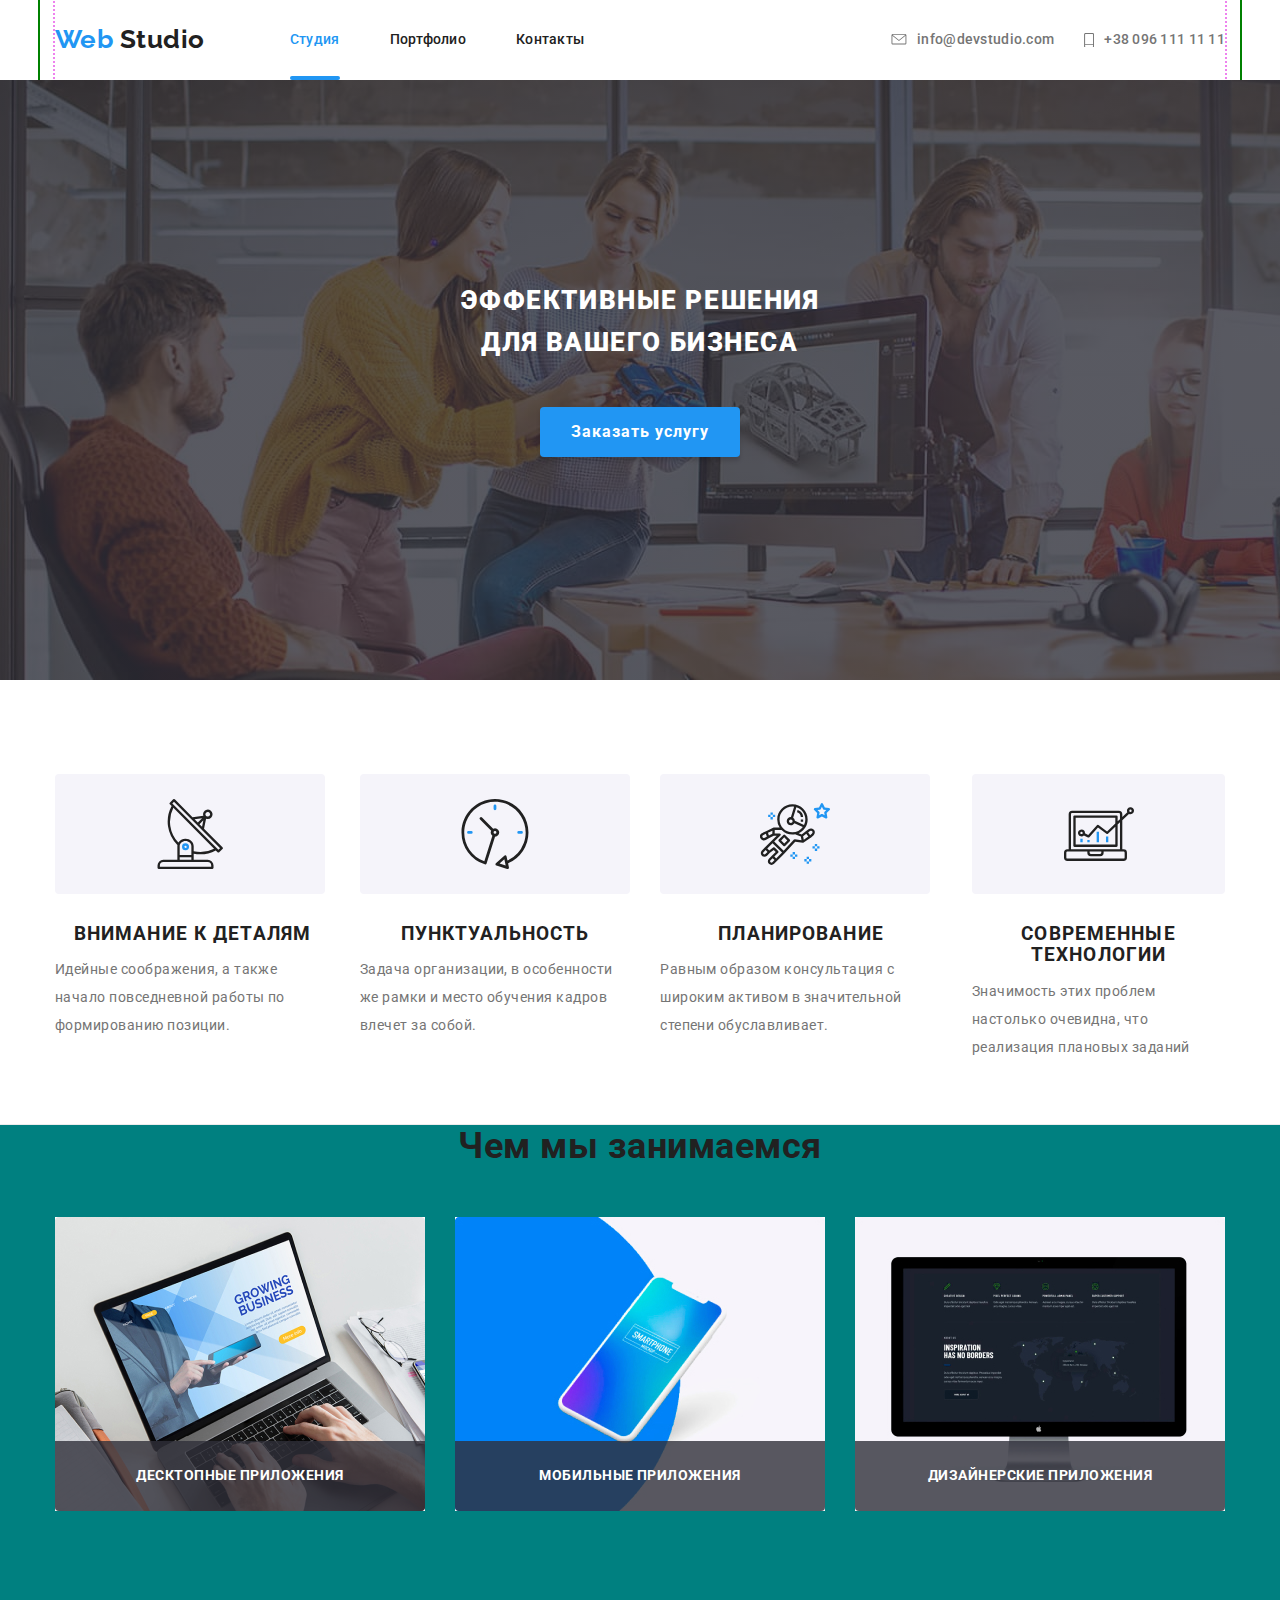
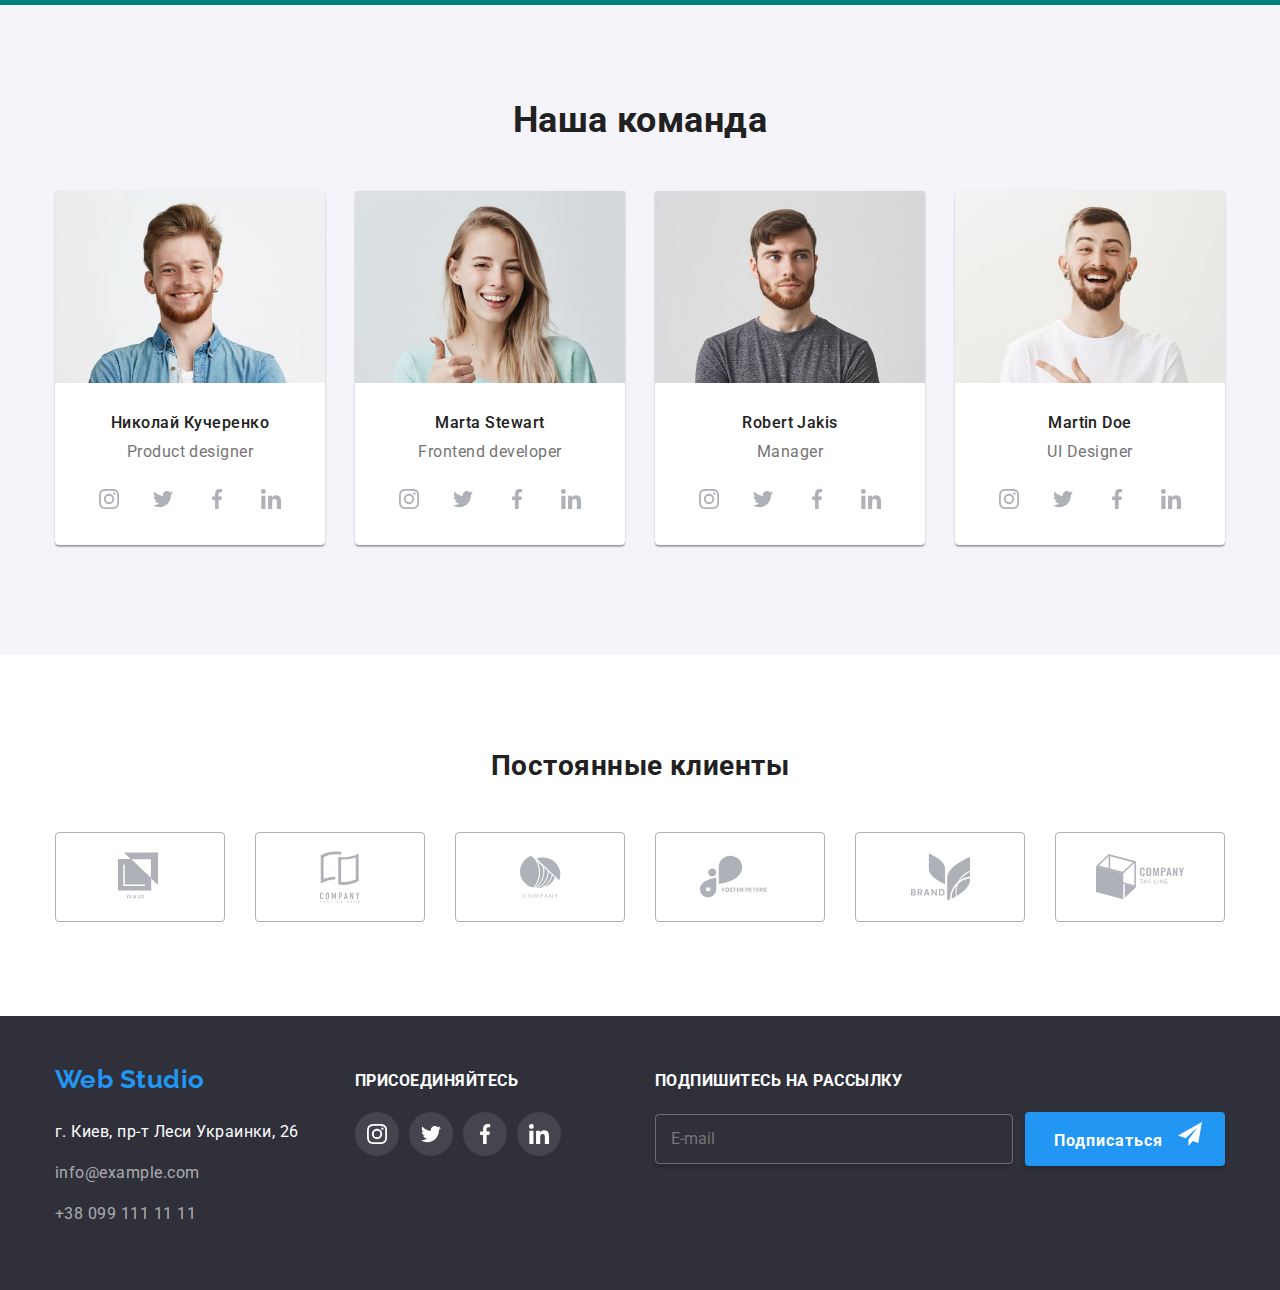
==== commit d6072a6e: "добавляет адаптивную верстку" ====
--- a/index.html
+++ b/index.html
@@ -113,12 +113,12 @@
       </section>
 
       <!--преимущества-->
-      <section class="section">
+      <section class="advantages-section section">
         <div class="container">
           <h2 class="visually-hidden">Преимущества</h2>
           <ul class="advantages list">
             <li class="advantages__item">
-              <a href="" class="link">
+              <a href="" class="advantages__link link">
                 <rect class="advantages__rectangle"
                   ><svg class="icon">
                     <use href="./images/symbol-defs-2.svg#icon-antenna"></use>
@@ -132,7 +132,7 @@
               </p>
             </li>
             <li class="advantages__item">
-              <a href="" class="link">
+              <a href="" class="advantages__link link">
                 <rect class="advantages__rectangle"
                   ><svg class="icon">
                     <use href="./images/symbol-defs-2.svg#icon-clock"></use>
@@ -146,7 +146,7 @@
               </p>
             </li>
             <li class="advantages__item">
-              <a href="" class="link">
+              <a href="" class="advantages__link link">
                 <rect class="advantages__rectangle"
                   ><svg class="icon">
                     <use href="./images/symbol-defs-2.svg#icon-astronaut"></use>
@@ -160,7 +160,7 @@
               </p>
             </li>
             <li class="advantages__item">
-              <a href="" class="link">
+              <a href="" class="advantages__link link">
                 <rect class="advantages__rectangle"
                   ><svg class="icon">
                     <use href="./images/symbol-defs-2.svg#icon-diagram"></use>
@@ -223,19 +223,25 @@
       <section class="team-section section">
         <div class="our-team-container container">
           <h2 class="title">Наша команда</h2>
-          <ul class="members list">
+          <ul class="members">
             <li class="members-card item">
               <a href="" class="members-picture link">
                 <img
-                  src="./images/index-images/4.jpg"
-                  alt="Фото Джона Смита"
-                  width="270"
-                  height="260"
+                 class="members__picture" 
+               
+                srcset="./images/index-images/our-team-1.jpg 1x,
+                ./images/index-images/our-team-1.jpg 2x,
+                ./images/index-images/our-team-1.jpg 3x
+                "
+                  src="./images/index-images/our-team-1.jpg"
+                  alt="Фото Николая Кучеренко"
+                  width="450"
+                  
                 />
               </a>
 
               <h3 lang="en" class="members-name centered">
-                John Smith
+                Николай Кучеренко
               </h3>
               <p lang="en" class="members-profession centered">
                 Product designer
@@ -296,10 +302,14 @@
             <li class="members-card item">
               <a href="" class="members-picture link">
                 <img
-                  src="./images/index-images/5.jpg"
-                  alt="Фото Марты Стюарт"
-                  width="270"
-                  height="260"
+                 class="members__picture"
+                 srcset="./images/index-images/our-team-2.jpg 1x,
+                ./images/index-images/our-team-2.jpg 2x,
+                ./images/index-images/our-team-2.jpg 3x
+                "
+                  src="./images/index-images/our-team-2.jpg"
+                  alt="Фото Ольги Ивановой"
+                  width="450"
                 />
               </a>
               <h3 lang="en" class="members-name centered">
@@ -364,10 +374,15 @@
             <li class="members-card item">
               <a href="" class="members-picture link">
                 <img
-                  src="./images/index-images/6.jpg"
-                  alt="Фото Роберта Джакиса"
-                  width="270"
-                  height="260"
+                 class="members__picture"
+                  srcset="./images/index-images/our-team-3.jpg 1x,
+                ./images/index-images/our-team-3.jpg 2x,
+                ./images/index-images/our-team-3.jpg 3x
+                "
+                  src="./images/index-images/our-team-3.jpg"
+                  alt="Фото Андрея Шевченко"
+                  width="450"
+                 
                 />
               </a>
               <h3 lang="en" class="members-name centered">
@@ -430,10 +445,14 @@
             <li class="members-card item">
               <a href="" class="members-picture link">
                 <img
-                  src="./images/index-images/7.jpg"
-                  alt="Фото Мартина Доу"
-                  width="270"
-                  height="260"
+                 class="members__picture"
+                  srcset="./images/index-images/our-team-4.jpg 1x,
+                ./images/index-images/our-team-4.jpg 2x,
+                ./images/index-images/our-team-4.jpg 3x
+                "
+                  src="./images/index-images/our-team-4.jpg"
+                  alt="Фото Ивана Николаева"
+                  width="450"
                 />
               </a>
               <h3 lang="en" class="members-name centered">
@@ -554,9 +573,10 @@
   <!--футер-->
   <footer class="footer-section section">
     <div class="footer-container container">
-      <div class="footer-contacts">
-        <a href="./index.html" lang="en" class="footer__logo link">Web<span
-            class="company-logo__studio--white"> Studio</span></a>
+      <div class="contacts-join-container">
+        <div class="footer-contacts">
+        <a href="./index.html" lang="en" class="footer__logo link">Web<span class="company-logo__studio--white">
+            Studio</span></a>
         <address class="contacts">
           <a href="https://www.google.com/maps/place/%D0%B1%D1%83%D0%BB.+%D0%9B%D0%B5%D1%81%D0%B8+%D0%A3%D0%BA%D1%80%D0%B0%D0%B8%D0%BD%D0%BA%D0%B8,+26,+%D0%9A%D0%B8%D0%B5%D0%B2,+02000/@50.4265807,30.5361971,17z/data=!3m1!4b1!4m5!3m4!1s0x40d4cf0e033ecbe9:0x57a4dffefec77da0!8m2!3d50.4265807!4d30.5383858"
             target="_blank" class="googlemaps link">г. Киев, пр-т Леси Украинки, 26</a><br />
@@ -568,8 +588,7 @@
         <b class="join-text upper"> Присоединяйтесь</b>
         <ul class="social-media list">
           <li class="social-media__item">
-            <a href="" aria-label="Ссылка на Instagram"
-              class="social-media__link--dark  link">
+            <a href="" aria-label="Ссылка на Instagram" class="social-media__link--dark  link">
               <svg class="social-media__logo social-media__logo--inverse">
                 <use href="./images/symbol-defs-2.svg#icon-instagram"></use>
               </svg>
@@ -598,6 +617,7 @@
           </li>
         </ul>
       </div>
+    </div>
      
         <form  class="subscribe">
         <b class="subscribe__title upper">
--- a/css/main.min.css
+++ b/css/main.min.css
@@ -1,2 +1,2 @@
-.visually-hidden{position:absolute;width:1px;height:1px;margin:-1px;padding:0;overflow:hidden;border:0;clip:rect(0 0 0 0)}.list{margin-top:0;margin-right:0;margin-bottom:0;margin-left:0;padding:0;list-style:none}.item{list-style:none}address{font-style:normal}h1,h2,h3,h4,h5,h6,p{margin:0}body{font-family:Roboto, sans-serif;color:#757575;background-color:#fff;letter-spacing:0.03em}html{-webkit-box-sizing:border-box;box-sizing:border-box}*,*::before,*::after{-webkit-box-sizing:inherit;box-sizing:inherit}@media screen and (min-width: 1024px){.section{padding-top:94px;padding-bottom:94px}}.container{margin-left:auto;margin-right:auto;padding-left:15px;padding-right:15px}@media screen and (min-width: 768px){.container{display:-webkit-box;display:-ms-flexbox;display:flex}}.link{text-decoration:none;color:#757575;fill:currentColor;-webkit-transition-duration:250ms;transition-duration:250ms;-webkit-transition-timing-function:cubic-bezier(0.4, 0, 0.2, 1);transition-timing-function:cubic-bezier(0.4, 0, 0.2, 1)}.link:hover,.link:focus{color:#2196f3}.title{font-weight:700;font-size:36px;line-height:1.17;text-align:center}img{display:block;width:100%;height:auto}h1,h2,h3,h4,h5,h6{color:#212121}.upper{text-transform:uppercase}.centered{text-align:center}.button{display:inline-block;text-align:center;width:200px;padding-top:10px;padding-right:auto;padding-bottom:10px;padding-left:auto;font-weight:700;font-size:16px;line-height:1.88;color:#fff;background-color:#2196f3;letter-spacing:0.06em;-webkit-box-shadow:0px 4px 4px rgba(0,0,0,0.15);box-shadow:0px 4px 4px rgba(0,0,0,0.15);border-radius:4px;border:none;cursor:pointer}.page-header{margin-left:auto;margin-right:auto}.header-container{position:relative;outline:2px solid green;margin-left:auto;margin-right:auto;max-width:1200px}@media screen and (max-width: 1024px){.header-container{display:-webkit-box;display:-ms-flexbox;display:flex;-webkit-box-align:center;-ms-flex-align:center;align-items:center;-webkit-box-pack:center;-ms-flex-pack:center;justify-content:center}}.nav-container{display:-webkit-box;display:-ms-flexbox;display:flex;-webkit-box-pack:justify;-ms-flex-pack:justify;justify-content:space-between;-webkit-box-align:center;-ms-flex-align:center;align-items:center;min-height:60px;outline:2px dotted violet;width:100%}@media screen and (min-width: 1024px){.nav-container{display:-webkit-box;display:-ms-flexbox;display:flex;-webkit-box-align:center;-ms-flex-align:center;align-items:center;-webkit-box-pack:center;-ms-flex-pack:center;justify-content:center;height:80px}}@media screen and (min-width: 768px){.site-nav{display:-webkit-box;display:-ms-flexbox;display:flex;-webkit-box-align:center;-ms-flex-align:center;align-items:center;-webkit-box-pack:center;-ms-flex-pack:center;justify-content:center}}.site-nav .link{display:inline-block;margin-bottom:40px;font-weight:500;font-size:18px;line-height:1.17;text-align:center;letter-spacing:0.02em;color:#212121}.site-nav .link:hover,.site-nav .link:focus{color:#2196f3}.site-nav .link.current{color:#2196f3;position:relative}.site-nav .link.current::after{content:'';display:block;width:100%;height:4px;position:absolute;bottom:-8px;margin-top:8px;background-color:#2196f3;border-radius:2px}@media screen and (min-width: 768px){.site-nav .link{margin-top:0;margin-bottom:0;padding-top:32px;padding-bottom:32px;bottom:0;left:0;font-size:14px;line-height:1.14}.site-nav .link.current::after{content:'';display:block;width:100%;height:4px;position:absolute;bottom:0;left:0;background-color:#2196f3;border-radius:2px}}@media screen and (min-width: 768px){.site-nav>.item+.item{margin-left:20px}}@media screen and (min-width: 768px) and (min-width: 1024px){.site-nav>.item+.item{margin-left:50px}}.contact-info{font-weight:500;font-size:18px;line-height:1.17;letter-spacing:0.02em;color:#757575}@media screen and (min-width: 768px){.contact-info{font-size:14px;line-height:1.14;margin-left:auto}}.contacts-header{display:block}@media screen and (min-width: 768px){.contacts-header{padding-top:21px;padding-bottom:21px;margin-left:auto}}@media screen and (min-width: 768px) and (min-width: 1024px){.contacts-header{display:-webkit-box;display:-ms-flexbox;display:flex}}.contacts-header__link{display:-webkit-box;display:-ms-flexbox;display:flex;-webkit-box-align:center;-ms-flex-align:center;align-items:center;-webkit-box-pack:center;-ms-flex-pack:center;justify-content:center;color:#757575;fill:#757575;cursor:pointer}.contacts-header__link:hover,.contacts-header__link:focus{color:#2196f3;fill:#2196f3}.contacts-header .item+.item{margin-top:16px}@media screen and (min-width: 768px){.contacts-header .item+.item{margin-top:10px}}@media screen and (min-width: 1024px){.contacts-header .item+.item{margin-top:0px;margin-left:30px}}.icon-envelope{margin-right:10px;fill:inherit;width:16px;height:11.2px}.icon-phone{margin-right:10px;fill:inherit;width:10px;height:14.94px}.company-logo,.footer__logo{display:block;white-space:nowrap;color:#2196f3;font-family:Raleway, sans-serif;font-weight:700;font-size:24px;line-height:1.2}@media screen and (min-width: 480px){.company-logo,.footer__logo{margin-right:81px}}@media screen and (min-width: 1024px){.company-logo,.footer__logo{font-size:26px;margin-right:85px}}.company-logo__text{color:#212121}.company-logo__text--white{color:#fff}.footer__logo{display:block;margin-bottom:10px;margin-right:0}.menu-button{display:-webkit-inline-box;display:-ms-inline-flexbox;display:inline-flex;margin:0;padding:0;border:none;outline:none;background-color:transparent;fill:inherit}@media screen and (min-width: 768px){.menu-button{display:none}}.menu-button:hover,.menu-button:focus{fill:#2196f3}.menu-button .icon-cross{display:none}.menu-button.is-open .icon-cross{display:block}.menu-button.is-open .icon-menu{display:none}.menu-container{background-color:#fff;padding-top:60px;padding-bottom:60px;border-top:1px solid #ececec;-webkit-box-shadow:0px 1px 3px rgba(0,0,0,0.16),0px 2px 4px rgba(0,0,0,0.08),0px 4px 8px rgba(0,0,0,0.04);box-shadow:0px 1px 3px rgba(0,0,0,0.16),0px 2px 4px rgba(0,0,0,0.08),0px 4px 8px rgba(0,0,0,0.04);font-size:20px}@media screen and (max-width: 767px){.menu-container{display:none;position:absolute;top:100%;left:0;width:100%}.menu-container.is-open{display:block;text-align:center}}@media screen and (min-width: 768px){.menu-container{display:none}}.reviews{display:-webkit-box;display:-ms-flexbox;display:flex}@media screen and (max-width: 767px){.reviews{display:none}}.hero{max-width:480px;min-height:400px;margin-left:auto;margin-right:auto;text-align:center;padding-top:118px;padding-bottom:118px;background-size:cover;background-repeat:no-repeat;background-color:#2f303a;background-image:-webkit-gradient(linear, left top, right top, from(rgba(47,48,58,0.8)), to(rgba(47,48,58,0.8))),url("../images/index-images/hero-img.jpg");background-image:linear-gradient(to right, rgba(47,48,58,0.8), rgba(47,48,58,0.8)),url("../images/index-images/hero-img.jpg")}@media screen and (min-width: 768px){.hero{max-width:768px;min-height:400px;font-size:44px;line-height:1.36;background-image:inherit,url("../images/index-images/hero-img-tablet.jpg")}}@media screen and (min-width: 1024px){.hero{max-width:1600px;min-height:600px;padding-top:200px;font-size:44px;line-height:1.36;background-image:inherit,url("../images/index-images/hero-img-desktop.jpg")}}.hero-title{margin-bottom:30px;font-weight:900;font-size:26px;line-height:1.62;color:#fff;letter-spacing:0.06em}.hero .button{width:200px;height:50px;font-weight:700;font-size:16px;line-height:1.88;color:#fff;background-color:#2196f3;letter-spacing:0.06em;border:none;-webkit-box-shadow:0px 4px 4px rgba(0,0,0,0.15);box-shadow:0px 4px 4px rgba(0,0,0,0.15);border-radius:4px;cursor:pointer}@media screen and (min-width: 768px){.galery{-ms-flex-wrap:wrap;flex-wrap:wrap}}
+.visually-hidden{position:absolute;width:1px;height:1px;margin:-1px;padding:0;overflow:hidden;border:0;clip:rect(0 0 0 0)}.list{margin-top:0;margin-right:0;margin-bottom:0;margin-left:0;padding:0;list-style:none}.item{list-style:none}address{font-style:normal}h1,h2,h3,h4,h5,h6,p{margin:0}body{font-family:Roboto, sans-serif;color:#757575;background-color:#fff;letter-spacing:0.03em}html{-webkit-box-sizing:border-box;box-sizing:border-box}*,*::before,*::after{-webkit-box-sizing:inherit;box-sizing:inherit}.section{padding-top:60px;padding-bottom:60px}@media screen and (min-width: 1024px){.section{padding-top:94px;padding-bottom:94px}}.container{margin-left:auto;margin-right:auto;padding-left:15px;padding-right:15px}@media screen and (min-width: 768px){.container{display:-webkit-box;display:-ms-flexbox;display:flex}}@media screen and (min-width: 1024px){.container{max-width:1200px}}.link{text-decoration:none;color:#757575;fill:currentColor;-webkit-transition-duration:250ms;transition-duration:250ms;-webkit-transition-timing-function:cubic-bezier(0.4, 0, 0.2, 1);transition-timing-function:cubic-bezier(0.4, 0, 0.2, 1)}.link:hover,.link:focus{color:#2196f3}.title{font-weight:700;font-size:36px;line-height:1.17;text-align:center}img{display:block;max-width:100%;height:auto}h1,h2,h3,h4,h5,h6{color:#212121}.upper{text-transform:uppercase}.centered{text-align:center}.button{display:inline-block;text-align:center;width:200px;padding-top:10px;padding-right:auto;padding-bottom:10px;padding-left:auto;font-weight:700;font-size:16px;line-height:1.88;color:#fff;background-color:#2196f3;letter-spacing:0.06em;-webkit-box-shadow:0px 4px 4px rgba(0,0,0,0.15);box-shadow:0px 4px 4px rgba(0,0,0,0.15);border-radius:4px;border:none;cursor:pointer}.page-header{margin-left:auto;margin-right:auto}.header-container{position:relative;outline:2px solid green;margin-left:auto;margin-right:auto;max-width:1200px}@media screen and (min-width: 1024px){.header-container{display:-webkit-box;display:-ms-flexbox;display:flex;-webkit-box-align:center;-ms-flex-align:center;align-items:center;-webkit-box-pack:center;-ms-flex-pack:center;justify-content:center}}.nav-container{display:-webkit-box;display:-ms-flexbox;display:flex;-webkit-box-pack:justify;-ms-flex-pack:justify;justify-content:space-between;-webkit-box-align:center;-ms-flex-align:center;align-items:center;min-height:60px;outline:2px dotted violet;width:100%}@media screen and (min-width: 1024px){.nav-container{display:-webkit-box;display:-ms-flexbox;display:flex;-webkit-box-align:center;-ms-flex-align:center;align-items:center;-webkit-box-pack:center;-ms-flex-pack:center;justify-content:center;height:80px}}@media screen and (min-width: 768px){.site-nav{display:-webkit-box;display:-ms-flexbox;display:flex;-webkit-box-align:center;-ms-flex-align:center;align-items:center;-webkit-box-pack:center;-ms-flex-pack:center;justify-content:center}}.site-nav .link{display:inline-block;margin-bottom:40px;font-weight:500;font-size:18px;line-height:1.17;text-align:center;letter-spacing:0.02em;color:#212121}.site-nav .link:hover,.site-nav .link:focus{color:#2196f3}.site-nav .link.current{color:#2196f3;position:relative}.site-nav .link.current::after{content:'';display:block;width:100%;height:4px;position:absolute;bottom:-8px;margin-top:8px;background-color:#2196f3;border-radius:2px}@media screen and (min-width: 768px){.site-nav .link{margin-top:0;margin-bottom:0;padding-top:32px;padding-bottom:32px;bottom:0;left:0;font-size:14px;line-height:1.14}.site-nav .link.current::after{content:'';display:block;width:100%;height:4px;position:absolute;bottom:0;left:0;background-color:#2196f3;border-radius:2px}}@media screen and (min-width: 768px){.site-nav>.item+.item{margin-left:20px}}@media screen and (min-width: 768px) and (min-width: 1024px){.site-nav>.item+.item{margin-left:50px}}.contact-info{font-weight:500;font-size:18px;line-height:1.17;letter-spacing:0.02em;color:#757575}@media screen and (min-width: 768px){.contact-info{font-size:14px;line-height:1.14;margin-left:auto}}.contacts-header{display:block}@media screen and (min-width: 768px){.contacts-header{padding-top:21px;padding-bottom:21px;margin-left:auto}}@media screen and (min-width: 768px) and (min-width: 1024px){.contacts-header{display:-webkit-box;display:-ms-flexbox;display:flex}}.contacts-header__link{display:-webkit-box;display:-ms-flexbox;display:flex;-webkit-box-align:center;-ms-flex-align:center;align-items:center;-webkit-box-pack:center;-ms-flex-pack:center;justify-content:center;color:#757575;fill:#757575;cursor:pointer}.contacts-header__link:hover,.contacts-header__link:focus{color:#2196f3;fill:#2196f3}.contacts-header .item+.item{margin-top:16px}@media screen and (min-width: 768px){.contacts-header .item+.item{margin-top:10px}}@media screen and (min-width: 1024px){.contacts-header .item+.item{margin-top:0px;margin-left:30px}}.icon-envelope{margin-right:10px;fill:inherit;width:16px;height:11.2px}.icon-phone{margin-right:10px;fill:inherit;width:10px;height:14.94px}.company-logo,.footer__logo{display:block;white-space:nowrap;color:#2196f3;font-family:Raleway, sans-serif;font-weight:700;font-size:24px;line-height:1.2}@media screen and (min-width: 480px){.company-logo,.footer__logo{margin-right:81px}}@media screen and (min-width: 1024px){.company-logo,.footer__logo{font-size:26px;margin-right:85px}}.company-logo__text{color:#212121}.company-logo__text--white{color:#fff}.footer__logo{display:block;margin-bottom:20px;margin-right:0}.menu-button{display:-webkit-inline-box;display:-ms-inline-flexbox;display:inline-flex;margin:0;padding:0;border:none;outline:none;background-color:transparent;fill:inherit}@media screen and (min-width: 768px){.menu-button{display:none}}.menu-button:hover,.menu-button:focus{fill:#2196f3}.menu-button .icon-cross{display:none}.menu-button.is-open .icon-cross{display:block}.menu-button.is-open .icon-menu{display:none}.menu-container{background-color:#fff;padding-top:60px;padding-bottom:60px;border-top:1px solid #ececec;-webkit-box-shadow:0px 1px 3px rgba(0,0,0,0.16),0px 2px 4px rgba(0,0,0,0.08),0px 4px 8px rgba(0,0,0,0.04);box-shadow:0px 1px 3px rgba(0,0,0,0.16),0px 2px 4px rgba(0,0,0,0.08),0px 4px 8px rgba(0,0,0,0.04);font-size:20px;z-index:2}@media screen and (max-width: 767px){.menu-container{display:none;position:absolute;top:100%;left:0;width:100%}.menu-container.is-open{display:block;text-align:center}}@media screen and (min-width: 768px){.menu-container{display:none}}.reviews{display:-webkit-box;display:-ms-flexbox;display:flex}@media screen and (max-width: 767px){.reviews{display:none}}.advantages{margin-left:auto;margin-right:auto}.advantages__title{text-align:center;margin-bottom:10px;font-weight:700;line-height:1.14;letter-spacing:0.06em}.advantages__text{text-align:initial;padding:0;margin:0;font-size:14px;line-height:2}.advantages__item{display:block;text-align:center;margin-left:auto;margin-right:auto;padding:0;min-height:226px}.advantages__item:not(:last-child){margin-bottom:30px}.advantages__item .link{display:block;max-height:120px;margin-bottom:30px}.advantages__rectangle{display:-webkit-box;display:-ms-flexbox;display:flex;max-height:120px;padding-top:25px;padding-bottom:25px;background:#f5f4fa;border-radius:4px}.advantages__rectangle>.icon{display:block;margin-left:auto;margin-right:auto;width:70px;height:70px}@media screen and (min-width: 768px){.advantages{display:-webkit-box;display:-ms-flexbox;display:flex;-ms-flex-wrap:wrap;flex-wrap:wrap}.advantages__item{display:block;max-width:354px;-webkit-box-sizing:border-box;box-sizing:border-box;margin-bottom:30px;text-align:initial}.advantages__item:nth-child(2n){margin-right:0}.advantages__item:nth-last-child(-n+2){margin-bottom:0}}@media screen and (min-width: 1024px){.advantages{-ms-flex-wrap:nowrap;flex-wrap:nowrap}.advantages__item{width:calc((100%-4 * 30px) / 4);height:120px;margin-bottom:0;margin-right:0}.advantages__item+.advantages__item{margin-left:30px}.advantages__rectangle{max-width:270px}}.hero{position:relative;z-index:1;max-width:480px;min-height:400px;margin-left:auto;margin-right:auto;text-align:center;padding-top:118px;background-repeat:no-repeat;background-color:#2f303a;background-image:-webkit-gradient(linear, left top, right top, from(rgba(47,48,58,0.8)), to(rgba(47,48,58,0.8))),url("../images/index-images/hero-img-mobile.jpg");background-image:linear-gradient(to right, rgba(47,48,58,0.8), rgba(47,48,58,0.8)),url("../images/index-images/hero-img-mobile.jpg");background-size:480px 400px}.hero-title{margin-bottom:30px;font-weight:900;font-size:26px;line-height:1.6;color:#fff;letter-spacing:0.06em}.hero .button{width:200px;height:50px;font-weight:700;font-size:16px;line-height:1.88;color:#fff;background-color:#2196f3;letter-spacing:0.06em;border:none;-webkit-box-shadow:0px 4px 4px rgba(0,0,0,0.15);box-shadow:0px 4px 4px rgba(0,0,0,0.15);border-radius:4px;cursor:pointer}@media screen and (min-width: 480px) and (min-device-pixel-ratio: 2), screen and (min-width: 480px) and (-webkit-min-device-pixel-ratio: 2), screen and (min-width: 480px) and (min-resolution: 192dpi), screen and (min-width: 480px) and (min-resolution: 2dppx){.hero{background-image:-webkit-gradient(linear, left top, right top, from(rgba(47,48,58,0.8)), to(rgba(47,48,58,0.8))),url("../images/index-images/hero-img-mobile@2x.jpg");background-image:linear-gradient(to right, rgba(47,48,58,0.8), rgba(47,48,58,0.8)),url("../images/index-images/hero-img-mobile@2x.jpg");background-size:480px 400px}}@media screen and (min-width: 480px) and (min-device-pixel-ratio: 3), screen and (min-width: 480px) and (-webkit-min-device-pixel-ratio: 3), screen and (min-width: 480px) and (min-resolution: 3dppx), screen and (min-width: 480px) and (min-resolution: 288dpi){.hero{background-image:-webkit-gradient(linear, left top, right top, from(rgba(47,48,58,0.8)), to(rgba(47,48,58,0.8))),url("../images/index-images/hero-img-mobile@3x.jpg");background-image:linear-gradient(to right, rgba(47,48,58,0.8), rgba(47,48,58,0.8)),url("../images/index-images/hero-img-mobile@3x.jpg")}}@media screen and (min-width: 768px){.hero{max-width:768px;min-height:400px;background-image:-webkit-gradient(linear, left top, right top, from(rgba(47,48,58,0.8)), to(rgba(47,48,58,0.8))),url("../images/index-images/hero-img-tablet.jpg");background-image:linear-gradient(to right, rgba(47,48,58,0.8), rgba(47,48,58,0.8)),url("../images/index-images/hero-img-tablet.jpg");background-size:768px 400px}}@media screen and (min-width: 768px) and (min-device-pixel-ratio: 2), screen and (min-width: 768px) and (-webkit-min-device-pixel-ratio: 2), screen and (min-width: 768px) and (min-resolution: 192dpi), screen and (min-width: 768px) and (min-resolution: 2dppx){.hero{background-image:-webkit-gradient(linear, left top, right top, from(rgba(47,48,58,0.8)), to(rgba(47,48,58,0.8))),url("../images/index-images/hero-img-tablet@2x.jpg");background-image:linear-gradient(to right, rgba(47,48,58,0.8), rgba(47,48,58,0.8)),url("../images/index-images/hero-img-tablet@2x.jpg")}}@media screen and (min-width: 768px) and (min-device-pixel-ratio: 3), screen and (min-width: 768px) and (-webkit-min-device-pixel-ratio: 3), screen and (min-width: 768px) and (min-resolution: 3dppx), screen and (min-width: 768px) and (min-resolution: 288dpi){.hero{background-image:-webkit-gradient(linear, left top, right top, from(rgba(47,48,58,0.8)), to(rgba(47,48,58,0.8))),url("../images/index-images/hero-img-tablet@3x.jpg");background-image:linear-gradient(to right, rgba(47,48,58,0.8), rgba(47,48,58,0.8)),url("../images/index-images/hero-img-tablet@3x.jpg")}}@media screen and (min-width: 1024px){.hero{max-width:1600px;min-height:600px;padding-top:200px;font-size:44px;line-height:1.36;background-image:-webkit-gradient(linear, left top, right top, from(rgba(47,48,58,0.8)), to(rgba(47,48,58,0.8))),url("../images/index-images/hero-img-desktop.jpg");background-image:linear-gradient(to right, rgba(47,48,58,0.8), rgba(47,48,58,0.8)),url("../images/index-images/hero-img-desktop.jpg");background-size:1600px 600px}}@media screen and (min-width: 1024px) and (min-device-pixel-ratio: 2), screen and (min-width: 1024px) and (-webkit-min-device-pixel-ratio: 2), screen and (min-width: 1024px) and (min-resolution: 192dpi), screen and (min-width: 1024px) and (min-resolution: 2dppx){.hero{background-image:-webkit-gradient(linear, left top, right top, from(rgba(47,48,58,0.8)), to(rgba(47,48,58,0.8))),url("../images/index-images/hero-img-desktop@2x.jpg");background-image:linear-gradient(to right, rgba(47,48,58,0.8), rgba(47,48,58,0.8)),url("../images/index-images/hero-img-desktop@2x.jpg")}}@media screen and (min-width: 1024px) and (min-device-pixel-ratio: 3), screen and (min-width: 1024px) and (-webkit-min-device-pixel-ratio: 3), screen and (min-width: 1024px) and (min-resolution: 3dppx), screen and (min-width: 1024px) and (min-resolution: 288dpi){.hero{background-image:-webkit-gradient(linear, left top, right top, from(rgba(47,48,58,0.8)), to(rgba(47,48,58,0.8))),url("../images/index-images/hero-img-desktop@3x.jpg");background-image:linear-gradient(to right, rgba(47,48,58,0.8), rgba(47,48,58,0.8)),url("../images/index-images/hero-img-desktop@3x.jpg")}}.backdrop{position:fixed;display:-webkit-box;display:-ms-flexbox;display:flex;-webkit-box-align:center;-ms-flex-align:center;align-items:center;-webkit-box-pack:center;-ms-flex-pack:center;justify-content:center;z-index:2;padding-left:15px;padding-right:15px;padding-top:93px;top:0;left:0;width:100%;height:100%;background-color:rgba(0,0,0,0.2);-webkit-transition-duration:250ms;transition-duration:250ms;-webkit-transition-timing-function:cubic-bezier(0.4, 0, 0.2, 1);transition-timing-function:cubic-bezier(0.4, 0, 0.2, 1)}.backdrop.is-hidden{visibility:hidden;opacity:0;pointer-events:none}.form{position:absolute;display:block;padding:40px;max-width:450px;min-height:609px;visibility:visible;opacity:1;text-align:center;background-color:#fff}@media screen and (width: 1024px){.form{width:528px;height:581px}}.form__title{display:block;max-width:100%;font-weight:700;font-size:20px;line-height:1.15;color:#212121;margin-bottom:30px}@media screen and (min-width: 1024px){.form__title{font-size:14px;line-height:2}}.form__field{display:-webkit-box;display:-ms-flexbox;display:flex;-webkit-box-align:center;-ms-flex-align:center;align-items:center;-webkit-box-pack:center;-ms-flex-pack:center;justify-content:center;position:relative;margin-right:auto;margin-left:auto;margin-bottom:28px;width:100%}.form__input{display:block;width:100%;height:40px;padding-left:42px;border:1px solid rgba(33,33,33,0.2);-webkit-box-sizing:border-box;box-sizing:border-box;border-radius:4px}.form__input:focus{border:1px solid #2196f3;outline:none}.form__icon{display:block;position:absolute;top:50%;left:18px;-webkit-transform:translateY(-50%);transform:translateY(-50%);width:18px;height:18px}.form__input:focus+.form__icon{fill:#2196f3}.form__label{display:block;position:absolute;height:16px;top:50%;-webkit-transform:translateY(-50%);transform:translateY(-50%);left:42px;-webkit-transition-duration:250ms;transition-duration:250ms;-webkit-transition-timing-function:cubic-bezier(0.4, 0, 0.2, 1);transition-timing-function:cubic-bezier(0.4, 0, 0.2, 1);line-height:1.14}.form__input:focus ~ .form__label,.form__input:not(:placeholder-shown) ~ .form__label{-webkit-transform:translateX(-24px) translateY(-250%);transform:translateX(-24px) translateY(-250%);color:#2196f3}.comment-textarea{position:relative;display:block;width:100%;padding:12px 16px;border:1px solid rgba(33,33,33,0.2);-webkit-box-sizing:border-box;box-sizing:border-box;border-radius:4px;resize:none}.comment-textarea:focus{border:1px solid #2196f3;outline:none}.comment__label{position:absolute;top:12px;left:16px}.comment-textarea:focus ~ .comment__label,.comment-textarea:not(:placeholder-shown) ~ .comment__label{-webkit-transform:translateY(-200%);transform:translateY(-200%);color:#2196f3}.policy-label{display:-webkit-box;display:-ms-flexbox;display:flex;-webkit-box-align:start;-ms-flex-align:start;align-items:flex-start;font-size:12px;line-height:1.2}@media screen and (min-width: 1024px){.policy-label{font-size:14px;line-height:1.7}}.policy-checkbox{-webkit-appearance:none;-moz-appearance:none;appearance:none;position:absolute}.checkbox__icon{display:inline-block;width:16px;height:15px;margin-right:8px;border:1px solid #212121;background-color:#fff;background-position:center;background-repeat:no-repeat;background-size:auto;-webkit-transition-duration:250ms;transition-duration:250ms;-webkit-transition-timing-function:cubic-bezier(0.4, 0, 0.2, 1);transition-timing-function:cubic-bezier(0.4, 0, 0.2, 1)}.policy-checkbox:checked+.checkbox__icon{border-color:#2196f3;background-color:#2196f3;background-origin:border-box;background-size:contain;background-image:url(../images/index-images/check-1.svg)}.policy-label>p{padding:0;text-align:left;white-space:nowrap}.conditions-link{color:#2196f3}.form__close{display:block;position:absolute;background-image:url(../images/index-images/modal-close-opt.svg);background-repeat:no-repeat;background-position:center;background-color:#fff;border:none;-webkit-box-shadow:0px 2px 1px rgba(0,0,0,0.2),0px 1px 1px rgba(0,0,0,0.14),0px 1px 3px rgba(0,0,0,0.12);box-shadow:0px 2px 1px rgba(0,0,0,0.2),0px 1px 1px rgba(0,0,0,0.14),0px 1px 3px rgba(0,0,0,0.12);width:30px;height:30px;top:8px;right:8px;cursor:pointer;border-radius:50%}.advantages{margin-left:auto;margin-right:auto}.advantages__title{text-align:center;margin-bottom:10px;font-weight:700;line-height:1.14;letter-spacing:0.06em}.advantages__text{text-align:initial;padding:0;margin:0;font-size:14px;line-height:2}.advantages__item{display:block;text-align:center;margin-left:auto;margin-right:auto;padding:0;min-height:226px}.advantages__item:not(:last-child){margin-bottom:30px}.advantages__item .link{display:block;max-height:120px;margin-bottom:30px}.advantages__rectangle{display:-webkit-box;display:-ms-flexbox;display:flex;max-height:120px;padding-top:25px;padding-bottom:25px;background:#f5f4fa;border-radius:4px}.advantages__rectangle>.icon{display:block;margin-left:auto;margin-right:auto;width:70px;height:70px}@media screen and (min-width: 768px){.advantages{display:-webkit-box;display:-ms-flexbox;display:flex;-ms-flex-wrap:wrap;flex-wrap:wrap}.advantages__item{display:block;max-width:354px;-webkit-box-sizing:border-box;box-sizing:border-box;margin-bottom:30px;text-align:initial}.advantages__item:nth-child(2n){margin-right:0}.advantages__item:nth-last-child(-n+2){margin-bottom:0}}@media screen and (min-width: 1024px){.advantages{-ms-flex-wrap:nowrap;flex-wrap:nowrap}.advantages__item{width:calc((100%-4 * 30px) / 4);height:120px;margin-bottom:0;margin-right:0}.advantages__item+.advantages__item{margin-left:30px}.advantages__rectangle{max-width:270px}}.what-we-do.section{display:none}@media screen and (min-width: 1024px){.what-we-do.section{display:block;padding-top:0;border-top:1px solid #ececec;background-color:teal}.what-we-do-container{display:block}.what-we-do-container>.title{margin-bottom:50px}.applications{display:-webkit-box;display:-ms-flexbox;display:flex}.applications-card{position:relative}.applications-card>.link{display:block}.applications-card+.applications-card{margin-left:30px}.applications-type{padding-top:27px;padding-bottom:27px;width:100%;height:70px;position:absolute;bottom:0;left:0;font-size:14px;font-weight:700;line-height:1.14;text-align:center;color:#fff;background-color:rgba(47,48,58,0.8);border-radius:0px 0px 4px 4px}.applications-image{display:block;border-radius:none}}.team-section{background:#f5f4fa}.our-team-container{display:block}.our-team-container .title{margin-bottom:50px}.members{display:block;text-align:center;margin-left:auto;margin-right:auto;padding:0}.members-card{display:block;max-width:450px;padding-bottom:24px;background-color:#fff;-webkit-box-shadow:0px 2px 1px rgba(0,0,0,0.2),0px 1px 1px rgba(0,0,0,0.14),0px 1px 3px rgba(0,0,0,0.12);box-shadow:0px 2px 1px rgba(0,0,0,0.2),0px 1px 1px rgba(0,0,0,0.14),0px 1px 3px rgba(0,0,0,0.12);border-radius:4px}.members-card+.members-card{margin-top:30px}.members-card:first-child{margin-top:0}.members-picture{display:block;margin-bottom:30px}.members-name,.members-profession{font-size:16px;line-height:1.19}.members-name{font-weight:500;margin-bottom:10px}.members-profession{margin-top:0;margin-bottom:16px}@media screen and (min-width: 768px){.members{display:-webkit-box;display:-ms-flexbox;display:flex;-webkit-box-align:center;-ms-flex-align:center;align-items:center;-webkit-box-pack:center;-ms-flex-pack:center;justify-content:center;margin-left:auto;margin-right:auto;-ms-flex-wrap:wrap;flex-wrap:wrap}.members-card.item{display:block;width:354px;margin-right:30px;margin-bottom:30px}.members-card:nth-child(2n){margin-right:0}.members-card:nth-last-child(-n+2){margin-bottom:0}.members-card+.members-card{margin-top:0}}@media screen and (min-width: 1024px){.members{-ms-flex-wrap:nowrap;flex-wrap:nowrap}.members-card.item{width:calc((100%-4 * 30px) / 4);max-width:270px;margin-right:0;margin-bottom:0}.members-card+.members-card{margin-right:0;margin-left:30px}}.social-media{display:-webkit-box;display:-ms-flexbox;display:flex;-webkit-box-align:center;-ms-flex-align:center;align-items:center;-webkit-box-pack:center;-ms-flex-pack:center;justify-content:center;padding:0;margin:0}.social-media__item+.social-media__item{margin-left:10px}.social-media__link--light,.social-media__link--dark{display:block;width:44px;height:44px;padding:12px;border-radius:50%;fill:currentColor;cursor:pointer}.social-media__link--light:hover,.social-media__link--dark:hover,.social-media__link--light:focus,.social-media__link--dark:focus{fill:#fff;background-color:#2196f3}.social-media__link--light{fill:#afb1b8;background-color:#fff}.social-media__link--dark{fill:#fff;background-color:rgba(255,255,255,0.1)}.social-media__logo{fill:inherit;width:20px;height:20px}.social-media__logo--inverse{fill:inherit}.social-media__icon+.social-media__icon{margin-left:10px}.our-clients-container{display:block;text-align:center}.our-clients-title{text-align:center;margin-bottom:50px;font-weight:700;font-size:28px;line-height:1.18}.clients__list{display:-webkit-box;display:-ms-flexbox;display:flex;-webkit-box-align:center;-ms-flex-align:center;align-items:center;-webkit-box-pack:center;-ms-flex-pack:center;justify-content:center;cursor:pointer;-ms-flex-wrap:wrap;flex-wrap:wrap}.clients__link{display:-webkit-box;display:-ms-flexbox;display:flex;-webkit-box-align:center;-ms-flex-align:center;align-items:center;-webkit-box-pack:center;-ms-flex-pack:center;justify-content:center;margin-left:auto;margin-right:auto;width:210px;height:90px;border:1px solid #afb1b8;-webkit-box-sizing:border-box;box-sizing:border-box;border-radius:4px;fill:#afb1b8}.clients__link:hover{border:1px solid #2196f3;fill:#2196f3}.clients__item{margin-bottom:30px;margin-right:30px}.clients__item:nth-child(2n){margin-right:0}.clients__item:nth-last-child(-n+2){margin-bottom:0}.clients__logo{fill:inherit}@media screen and (min-width: 768px){.clients__item:nth-child(2n){margin-right:30px}.clients__item:nth-child(3n){margin-right:0}.clients__item:nth-last-child(-n+3){margin-bottom:0}}@media screen and (min-width: 1024px){.clients__list{-ms-flex-wrap:nowrap;flex-wrap:nowrap}.clients__link{width:170px}.clients__item{margin-bottom:0;margin-right:0}.clients__item:nth-child(2n){margin-right:0}.clients__item+.clients__item{margin-left:30px}}.footer-section{display:block;padding-top:0;padding-bottom:60px;color:#fff;background:#2f303a;padding-top:56px}.footer-container{text-align:center}@media screen and (min-width: 768px){.footer-container{display:block}.contacts-join-container{display:-webkit-box;display:-ms-flexbox;display:flex;-ms-flex-pack:distribute;justify-content:space-around}}.googlemaps{display:inline-block;margin-bottom:8px;line-height:1.7;color:#fff}.contacts{display:block}.contacts__email{display:inline-block;font-weight:400;line-height:2;color:rgba(255,255,255,0.6);margin-bottom:8px}.contacts__info{display:inline-block;font-weight:400;line-height:2;color:rgba(255,255,255,0.6);margin-bottom:60px}.contacts__email{margin-bottom:9px}.join-container{margin-bottom:60px}.join-text{display:block;margin-bottom:20px}.subscribe{max-width:450px;margin-left:auto;margin-right:auto}.subscribe__title{display:block;margin-bottom:20px;line-height:1.14}.subscribe__label{display:block;margin-bottom:30px;line-height:1.14}.subscribe__icon{margin-left:10px;fill:#fff;width:24px;height:24px}.subscribe__container>.button{display:inline-block;padding-top:10px;padding-bottom:10px;padding-left:29px;padding-right:28px;line-height:1.88;text-align:center;white-space:nowrap}.footer__input{width:358px;height:50px;border:1px solid rgba(255,255,255,0.3);-webkit-box-sizing:border-box;box-sizing:border-box;-webkit-box-shadow:0px 4px 4px rgba(0,0,0,0.15);box-shadow:0px 4px 4px rgba(0,0,0,0.15);border-radius:4px;padding:15px;background-color:inherit}.footer__input:focus{outline:none;color:#fff}@media screen and (min-width: 1024px){.footer-container{display:-webkit-box;display:-ms-flexbox;display:flex;-webkit-box-pack:justify;-ms-flex-pack:justify;justify-content:space-between;max-width:1200px}.footer-contacts{text-align:initial;white-space:nowrap;margin-top:-8px;margin-right:69px;max-width:231px}.googlemaps{margin-bottom:9px;line-height:2}.contacts__email{margin-bottom:9px}.contacts__info{margin-bottom:0px}.join-container{margin-right:94px;text-align:initial}.join-text{margin-bottom:21px}.subscribe{max-width:570px}.subscribe__container{display:-webkit-box;display:-ms-flexbox;display:flex;-webkit-box-align:center;-ms-flex-align:center;align-items:center}.subscribe__title{text-align:initial;margin-bottom:21px}.subscribe__label{margin-bottom:0px;margin-right:12px}}.portfolio-section{border-top:1px solid #ececec}.filter-container{padding-bottom:40px}.filter{display:-webkit-box;display:-ms-flexbox;display:flex;-webkit-box-align:center;-ms-flex-align:center;align-items:center;-webkit-box-pack:center;-ms-flex-pack:center;justify-content:center;margin-left:auto;margin-right:auto;-ms-flex-wrap:wrap;flex-wrap:wrap}.filter .item:not(:last-child){margin-right:8px}.filter .item:last-child{margin-right:0}.filter__button{display:block;padding:6px 22px;margin-bottom:15px;font-weight:500;font-size:16px;line-height:1.63;color:#212121;background-color:#f5f4fa;-webkit-box-shadow:0px 2px 2px rgba(0,0,0,0.12),0px 1px 2px rgba(0,0,0,0.08),0px 3px 1px rgba(0,0,0,0.1);box-shadow:0px 2px 2px rgba(0,0,0,0.12),0px 1px 2px rgba(0,0,0,0.08),0px 3px 1px rgba(0,0,0,0.1);border-radius:4px;border:none;-webkit-transition-duration:250ms;transition-duration:250ms;-webkit-transition-timing-function:cubic-bezier(0.4, 0, 0.2, 1);transition-timing-function:cubic-bezier(0.4, 0, 0.2, 1);cursor:pointer}.filter__button:hover,.filter__button:focus{color:#fff;background-color:#2196f3}.galery-section{padding-top:0}.examples{display:block;margin-left:auto;margin-right:auto;max-width:450px;min-height:404px;margin-bottom:30px;overflow:hidden;-webkit-box-sizing:border-box;box-sizing:border-box;border-radius:5px}.examples__header{display:block;position:relative;overflow:hidden;width:450px;height:294px}.examples__name{margin-bottom:4px;font-weight:700;font-size:18px;line-height:2;letter-spacing:0.06em}.examples-sort{margin:0;font-size:16px;line-height:1.88;-webkit-transition-duration:0;transition-duration:0}.examples__link{display:block}.examples__link:hover{color:currentColor}.card-bottom{padding:20px 24px;margin:0;border-bottom:1px solid #eeeeee;border-right:1px solid #eeeeee;border-left:1px solid #eeeeee;border-bottom-right-radius:5px;border-bottom-left-radius:5px}.examples__overlay{display:inline-block;content:'';position:absolute;opacity:0;width:100%;height:100%;top:0;right:0;-webkit-transition:-webkit-transform 250ms cubic-bezier(0.4, 0, 0.2, 1);transition:-webkit-transform 250ms cubic-bezier(0.4, 0, 0.2, 1);transition:transform 250ms cubic-bezier(0.4, 0, 0.2, 1);transition:transform 250ms cubic-bezier(0.4, 0, 0.2, 1), -webkit-transform 250ms cubic-bezier(0.4, 0, 0.2, 1);-webkit-transform:translateY(100%);transform:translateY(100%);padding:63px 24px;background-color:rgba(33,150,243,0.9)}.examples:hover .examples__overlay{opacity:1;-webkit-transform:translateY(0);transform:translateY(0)}.examples__overlay .examples__description{font-size:18px;line-height:1.56;margin:0;color:#fff}@media screen and (min-width: 768px){.galery{-ms-flex-wrap:wrap;flex-wrap:wrap;-webkit-box-align:start;-ms-flex-align:start;align-items:flex-start}.examples{margin-right:30px;width:354px;height:294px}.examples:nth-last-child(2n){margin-right:0}.examples__header{width:354px;height:294px}.examples__img{width:inherit;height:inherit}.card-bottom{width:354px}.examples__overlay{width:100%;opacity:1}.examples:last-child{margin-bottom:0}}@media screen and (min-width: 1024px){.examples{width:370px}.examples__link{margin-right:0}.examples:nth-last-child(2n){margin-right:30px}.examples:nth-child(3n){margin-right:0}}
 /*# sourceMappingURL=main.min.css.map */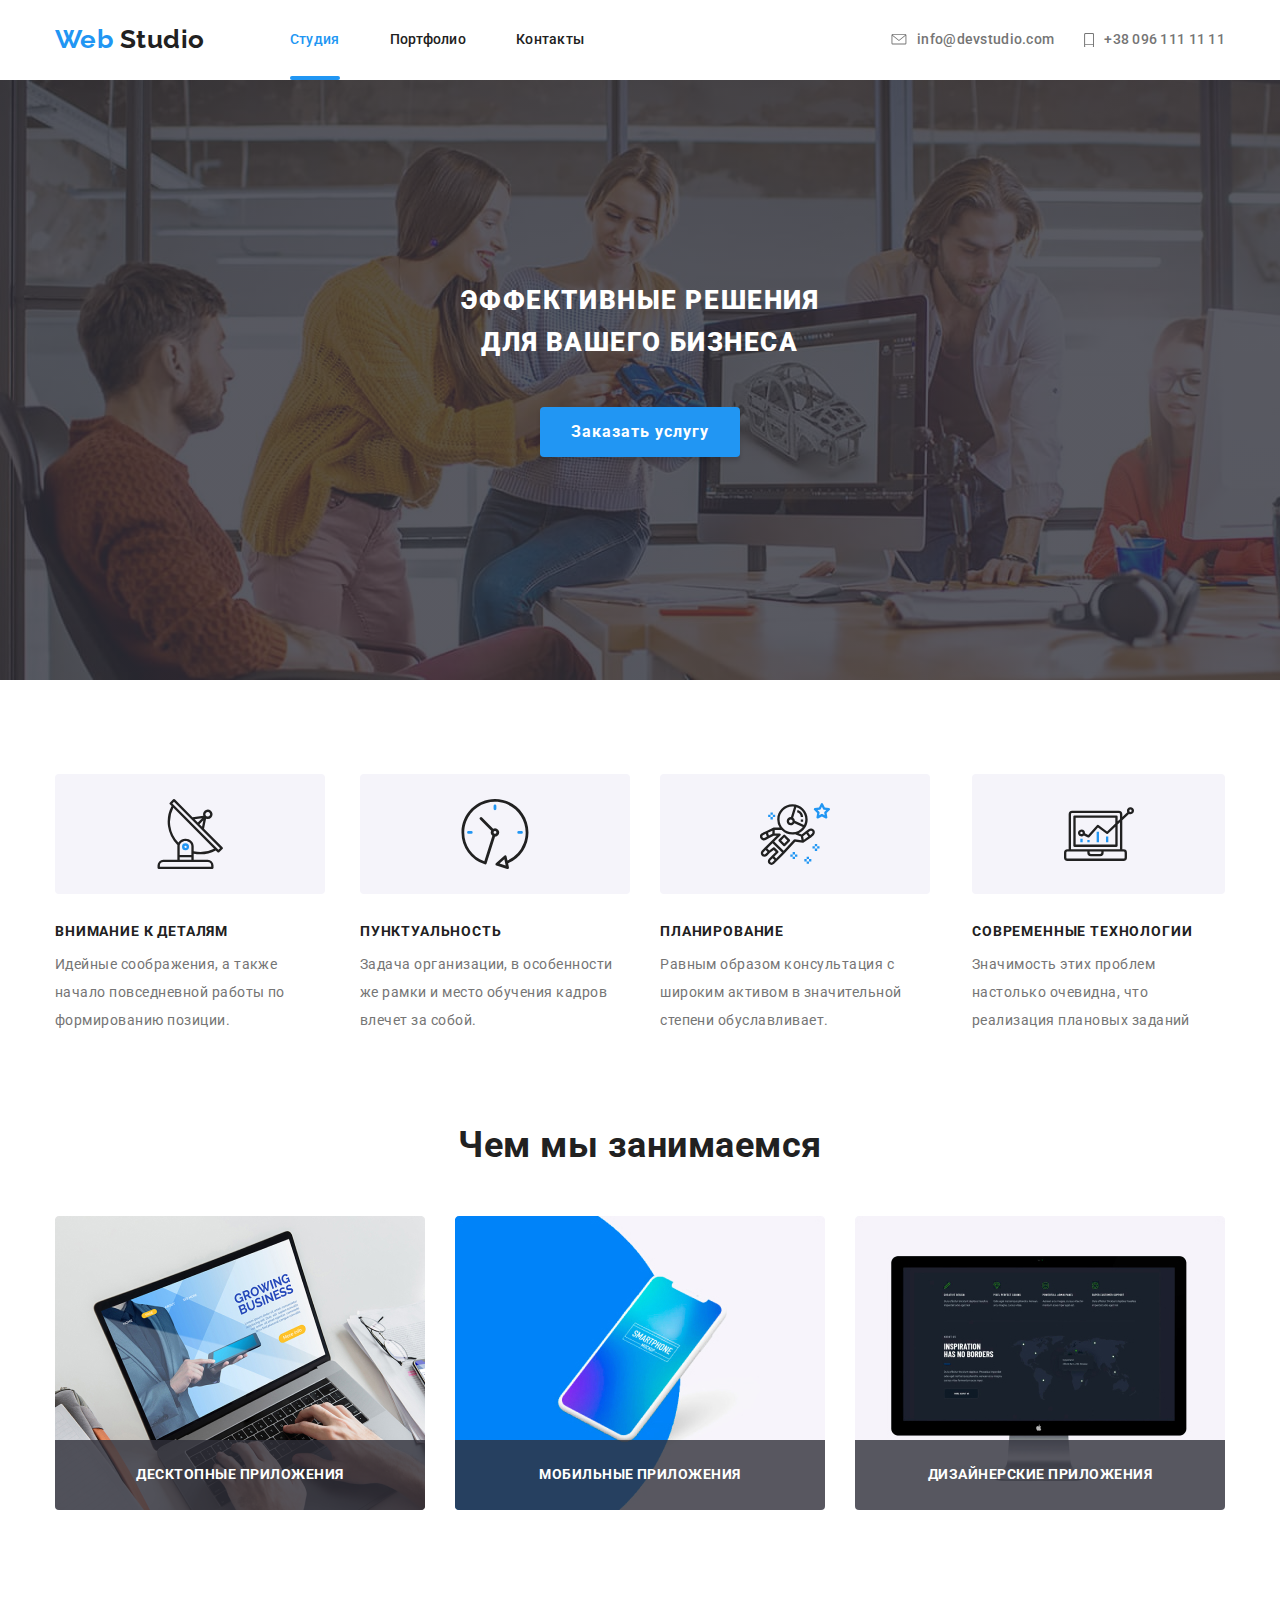
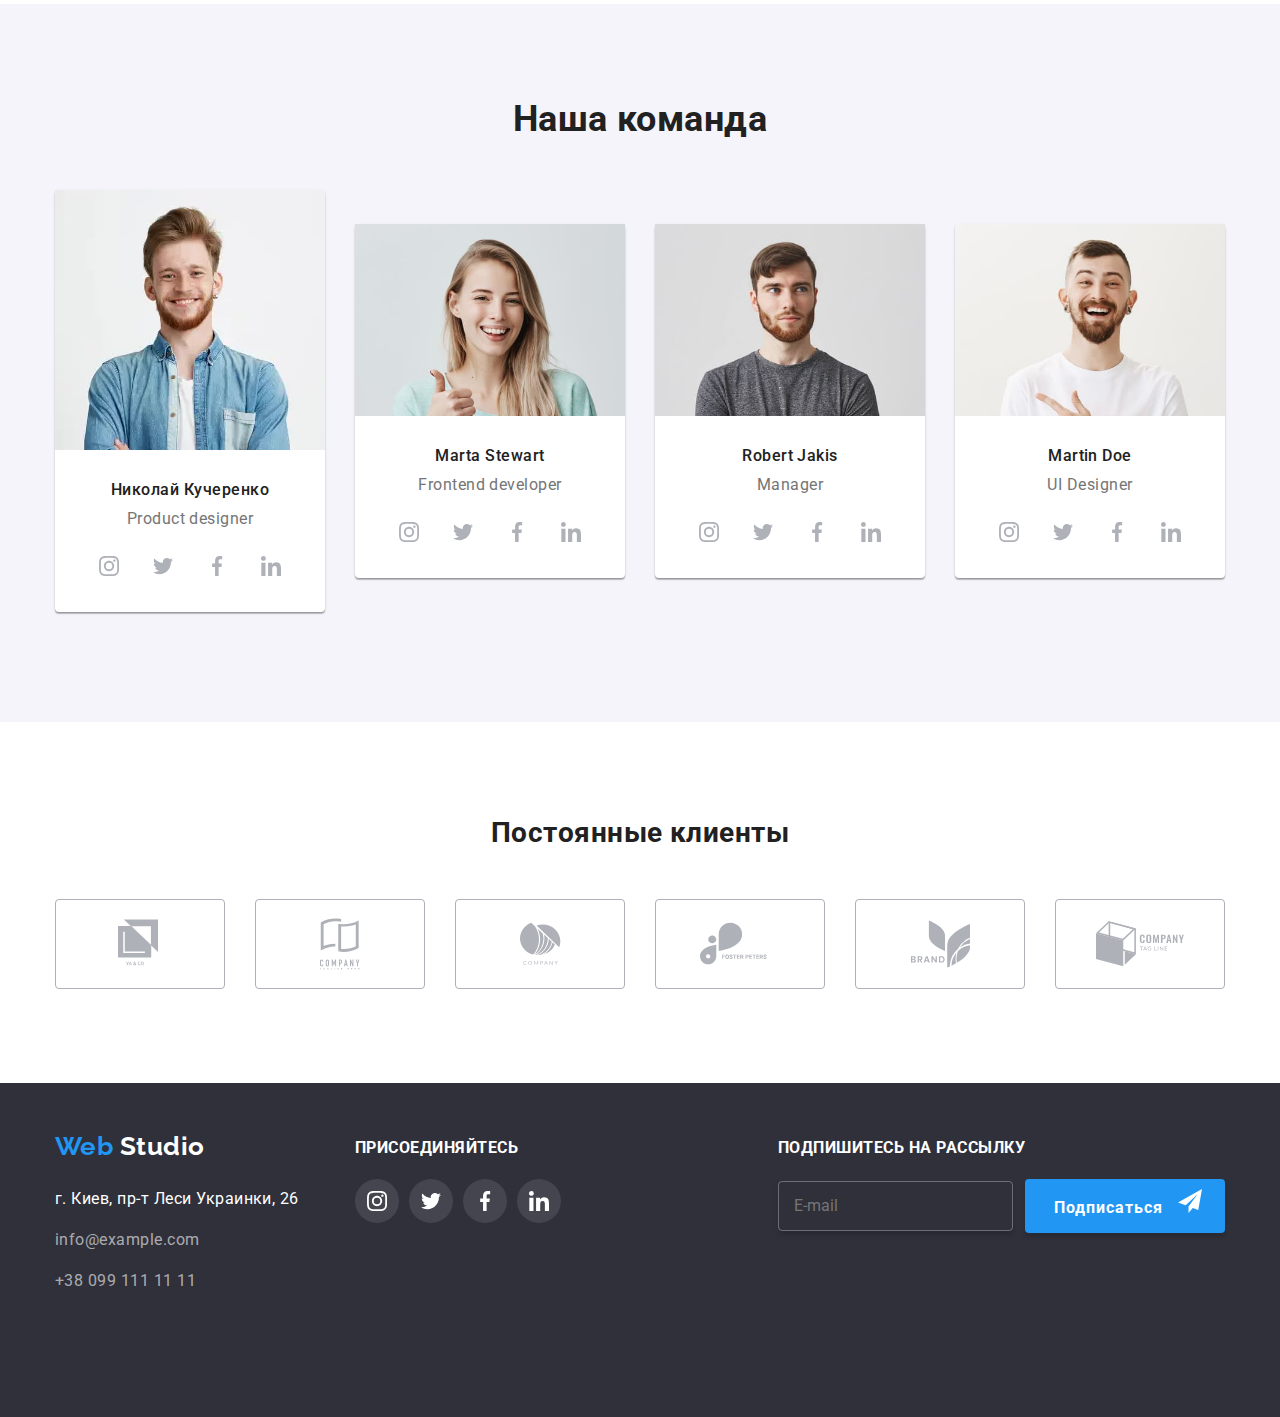
==== commit d0fe3a60: "добавляет правки" ====
--- a/index.html
+++ b/index.html
@@ -226,18 +226,22 @@
           <ul class="members">
             <li class="members-card item">
               <a href="" class="members-picture link">
-                <img
-                 class="members__picture" 
-               
-                srcset="./images/index-images/our-team-1.jpg 1x,
-                ./images/index-images/our-team-1.jpg 2x,
-                ./images/index-images/our-team-1.jpg 3x
-                "
-                  src="./images/index-images/our-team-1.jpg"
-                  alt="Фото Николая Кучеренко"
-                  width="450"
-                  
-                />
+                <picture>
+                  <source
+                  srcset="
+                  ./images/index-images/member-1-450.webp 480w,
+                  ./images/index-images/member-1-354.webp 768w,
+                  ./images/index-images/member-1-270.webp 1024w"
+                  type="image/webp"
+                    sizes="100vw, (min-width:480px) 450px, (min-width: 768px) 354px, (min-width: 1024px) 270px" 
+                  />
+                  <img
+                   src="./images/index-images/member-1-450.jpg 480w,
+                  ./images/index-images/member-1-354.jpg 768w,
+                  ./images/index-images/member-1-270.jpg 1024w"
+                  alt="Фото Николая Кучеренко" />
+                </picture>
+              
               </a>
 
               <h3 lang="en" class="members-name centered">
@@ -575,7 +579,7 @@
     <div class="footer-container container">
       <div class="contacts-join-container">
         <div class="footer-contacts">
-        <a href="./index.html" lang="en" class="footer__logo link">Web<span class="company-logo__studio--white">
+        <a href="./index.html" lang="en" class="footer__logo link">Web<span class="company-logo__text--white">
             Studio</span></a>
         <address class="contacts">
           <a href="https://www.google.com/maps/place/%D0%B1%D1%83%D0%BB.+%D0%9B%D0%B5%D1%81%D0%B8+%D0%A3%D0%BA%D1%80%D0%B0%D0%B8%D0%BD%D0%BA%D0%B8,+26,+%D0%9A%D0%B8%D0%B5%D0%B2,+02000/@50.4265807,30.5361971,17z/data=!3m1!4b1!4m5!3m4!1s0x40d4cf0e033ecbe9:0x57a4dffefec77da0!8m2!3d50.4265807!4d30.5383858"
--- a/css/main.min.css
+++ b/css/main.min.css
@@ -1,2 +1,2 @@
-.visually-hidden{position:absolute;width:1px;height:1px;margin:-1px;padding:0;overflow:hidden;border:0;clip:rect(0 0 0 0)}.list{margin-top:0;margin-right:0;margin-bottom:0;margin-left:0;padding:0;list-style:none}.item{list-style:none}address{font-style:normal}h1,h2,h3,h4,h5,h6,p{margin:0}body{font-family:Roboto, sans-serif;color:#757575;background-color:#fff;letter-spacing:0.03em}html{-webkit-box-sizing:border-box;box-sizing:border-box}*,*::before,*::after{-webkit-box-sizing:inherit;box-sizing:inherit}.section{padding-top:60px;padding-bottom:60px}@media screen and (min-width: 1024px){.section{padding-top:94px;padding-bottom:94px}}.container{margin-left:auto;margin-right:auto;padding-left:15px;padding-right:15px}@media screen and (min-width: 768px){.container{display:-webkit-box;display:-ms-flexbox;display:flex}}@media screen and (min-width: 1024px){.container{max-width:1200px}}.link{text-decoration:none;color:#757575;fill:currentColor;-webkit-transition-duration:250ms;transition-duration:250ms;-webkit-transition-timing-function:cubic-bezier(0.4, 0, 0.2, 1);transition-timing-function:cubic-bezier(0.4, 0, 0.2, 1)}.link:hover,.link:focus{color:#2196f3}.title{font-weight:700;font-size:36px;line-height:1.17;text-align:center}img{display:block;max-width:100%;height:auto}h1,h2,h3,h4,h5,h6{color:#212121}.upper{text-transform:uppercase}.centered{text-align:center}.button{display:inline-block;text-align:center;width:200px;padding-top:10px;padding-right:auto;padding-bottom:10px;padding-left:auto;font-weight:700;font-size:16px;line-height:1.88;color:#fff;background-color:#2196f3;letter-spacing:0.06em;-webkit-box-shadow:0px 4px 4px rgba(0,0,0,0.15);box-shadow:0px 4px 4px rgba(0,0,0,0.15);border-radius:4px;border:none;cursor:pointer}.page-header{margin-left:auto;margin-right:auto}.header-container{position:relative;outline:2px solid green;margin-left:auto;margin-right:auto;max-width:1200px}@media screen and (min-width: 1024px){.header-container{display:-webkit-box;display:-ms-flexbox;display:flex;-webkit-box-align:center;-ms-flex-align:center;align-items:center;-webkit-box-pack:center;-ms-flex-pack:center;justify-content:center}}.nav-container{display:-webkit-box;display:-ms-flexbox;display:flex;-webkit-box-pack:justify;-ms-flex-pack:justify;justify-content:space-between;-webkit-box-align:center;-ms-flex-align:center;align-items:center;min-height:60px;outline:2px dotted violet;width:100%}@media screen and (min-width: 1024px){.nav-container{display:-webkit-box;display:-ms-flexbox;display:flex;-webkit-box-align:center;-ms-flex-align:center;align-items:center;-webkit-box-pack:center;-ms-flex-pack:center;justify-content:center;height:80px}}@media screen and (min-width: 768px){.site-nav{display:-webkit-box;display:-ms-flexbox;display:flex;-webkit-box-align:center;-ms-flex-align:center;align-items:center;-webkit-box-pack:center;-ms-flex-pack:center;justify-content:center}}.site-nav .link{display:inline-block;margin-bottom:40px;font-weight:500;font-size:18px;line-height:1.17;text-align:center;letter-spacing:0.02em;color:#212121}.site-nav .link:hover,.site-nav .link:focus{color:#2196f3}.site-nav .link.current{color:#2196f3;position:relative}.site-nav .link.current::after{content:'';display:block;width:100%;height:4px;position:absolute;bottom:-8px;margin-top:8px;background-color:#2196f3;border-radius:2px}@media screen and (min-width: 768px){.site-nav .link{margin-top:0;margin-bottom:0;padding-top:32px;padding-bottom:32px;bottom:0;left:0;font-size:14px;line-height:1.14}.site-nav .link.current::after{content:'';display:block;width:100%;height:4px;position:absolute;bottom:0;left:0;background-color:#2196f3;border-radius:2px}}@media screen and (min-width: 768px){.site-nav>.item+.item{margin-left:20px}}@media screen and (min-width: 768px) and (min-width: 1024px){.site-nav>.item+.item{margin-left:50px}}.contact-info{font-weight:500;font-size:18px;line-height:1.17;letter-spacing:0.02em;color:#757575}@media screen and (min-width: 768px){.contact-info{font-size:14px;line-height:1.14;margin-left:auto}}.contacts-header{display:block}@media screen and (min-width: 768px){.contacts-header{padding-top:21px;padding-bottom:21px;margin-left:auto}}@media screen and (min-width: 768px) and (min-width: 1024px){.contacts-header{display:-webkit-box;display:-ms-flexbox;display:flex}}.contacts-header__link{display:-webkit-box;display:-ms-flexbox;display:flex;-webkit-box-align:center;-ms-flex-align:center;align-items:center;-webkit-box-pack:center;-ms-flex-pack:center;justify-content:center;color:#757575;fill:#757575;cursor:pointer}.contacts-header__link:hover,.contacts-header__link:focus{color:#2196f3;fill:#2196f3}.contacts-header .item+.item{margin-top:16px}@media screen and (min-width: 768px){.contacts-header .item+.item{margin-top:10px}}@media screen and (min-width: 1024px){.contacts-header .item+.item{margin-top:0px;margin-left:30px}}.icon-envelope{margin-right:10px;fill:inherit;width:16px;height:11.2px}.icon-phone{margin-right:10px;fill:inherit;width:10px;height:14.94px}.company-logo,.footer__logo{display:block;white-space:nowrap;color:#2196f3;font-family:Raleway, sans-serif;font-weight:700;font-size:24px;line-height:1.2}@media screen and (min-width: 480px){.company-logo,.footer__logo{margin-right:81px}}@media screen and (min-width: 1024px){.company-logo,.footer__logo{font-size:26px;margin-right:85px}}.company-logo__text{color:#212121}.company-logo__text--white{color:#fff}.footer__logo{display:block;margin-bottom:20px;margin-right:0}.menu-button{display:-webkit-inline-box;display:-ms-inline-flexbox;display:inline-flex;margin:0;padding:0;border:none;outline:none;background-color:transparent;fill:inherit}@media screen and (min-width: 768px){.menu-button{display:none}}.menu-button:hover,.menu-button:focus{fill:#2196f3}.menu-button .icon-cross{display:none}.menu-button.is-open .icon-cross{display:block}.menu-button.is-open .icon-menu{display:none}.menu-container{background-color:#fff;padding-top:60px;padding-bottom:60px;border-top:1px solid #ececec;-webkit-box-shadow:0px 1px 3px rgba(0,0,0,0.16),0px 2px 4px rgba(0,0,0,0.08),0px 4px 8px rgba(0,0,0,0.04);box-shadow:0px 1px 3px rgba(0,0,0,0.16),0px 2px 4px rgba(0,0,0,0.08),0px 4px 8px rgba(0,0,0,0.04);font-size:20px;z-index:2}@media screen and (max-width: 767px){.menu-container{display:none;position:absolute;top:100%;left:0;width:100%}.menu-container.is-open{display:block;text-align:center}}@media screen and (min-width: 768px){.menu-container{display:none}}.reviews{display:-webkit-box;display:-ms-flexbox;display:flex}@media screen and (max-width: 767px){.reviews{display:none}}.advantages{margin-left:auto;margin-right:auto}.advantages__title{text-align:center;margin-bottom:10px;font-weight:700;line-height:1.14;letter-spacing:0.06em}.advantages__text{text-align:initial;padding:0;margin:0;font-size:14px;line-height:2}.advantages__item{display:block;text-align:center;margin-left:auto;margin-right:auto;padding:0;min-height:226px}.advantages__item:not(:last-child){margin-bottom:30px}.advantages__item .link{display:block;max-height:120px;margin-bottom:30px}.advantages__rectangle{display:-webkit-box;display:-ms-flexbox;display:flex;max-height:120px;padding-top:25px;padding-bottom:25px;background:#f5f4fa;border-radius:4px}.advantages__rectangle>.icon{display:block;margin-left:auto;margin-right:auto;width:70px;height:70px}@media screen and (min-width: 768px){.advantages{display:-webkit-box;display:-ms-flexbox;display:flex;-ms-flex-wrap:wrap;flex-wrap:wrap}.advantages__item{display:block;max-width:354px;-webkit-box-sizing:border-box;box-sizing:border-box;margin-bottom:30px;text-align:initial}.advantages__item:nth-child(2n){margin-right:0}.advantages__item:nth-last-child(-n+2){margin-bottom:0}}@media screen and (min-width: 1024px){.advantages{-ms-flex-wrap:nowrap;flex-wrap:nowrap}.advantages__item{width:calc((100%-4 * 30px) / 4);height:120px;margin-bottom:0;margin-right:0}.advantages__item+.advantages__item{margin-left:30px}.advantages__rectangle{max-width:270px}}.hero{position:relative;z-index:1;max-width:480px;min-height:400px;margin-left:auto;margin-right:auto;text-align:center;padding-top:118px;background-repeat:no-repeat;background-color:#2f303a;background-image:-webkit-gradient(linear, left top, right top, from(rgba(47,48,58,0.8)), to(rgba(47,48,58,0.8))),url("../images/index-images/hero-img-mobile.jpg");background-image:linear-gradient(to right, rgba(47,48,58,0.8), rgba(47,48,58,0.8)),url("../images/index-images/hero-img-mobile.jpg");background-size:480px 400px}.hero-title{margin-bottom:30px;font-weight:900;font-size:26px;line-height:1.6;color:#fff;letter-spacing:0.06em}.hero .button{width:200px;height:50px;font-weight:700;font-size:16px;line-height:1.88;color:#fff;background-color:#2196f3;letter-spacing:0.06em;border:none;-webkit-box-shadow:0px 4px 4px rgba(0,0,0,0.15);box-shadow:0px 4px 4px rgba(0,0,0,0.15);border-radius:4px;cursor:pointer}@media screen and (min-width: 480px) and (min-device-pixel-ratio: 2), screen and (min-width: 480px) and (-webkit-min-device-pixel-ratio: 2), screen and (min-width: 480px) and (min-resolution: 192dpi), screen and (min-width: 480px) and (min-resolution: 2dppx){.hero{background-image:-webkit-gradient(linear, left top, right top, from(rgba(47,48,58,0.8)), to(rgba(47,48,58,0.8))),url("../images/index-images/hero-img-mobile@2x.jpg");background-image:linear-gradient(to right, rgba(47,48,58,0.8), rgba(47,48,58,0.8)),url("../images/index-images/hero-img-mobile@2x.jpg");background-size:480px 400px}}@media screen and (min-width: 480px) and (min-device-pixel-ratio: 3), screen and (min-width: 480px) and (-webkit-min-device-pixel-ratio: 3), screen and (min-width: 480px) and (min-resolution: 3dppx), screen and (min-width: 480px) and (min-resolution: 288dpi){.hero{background-image:-webkit-gradient(linear, left top, right top, from(rgba(47,48,58,0.8)), to(rgba(47,48,58,0.8))),url("../images/index-images/hero-img-mobile@3x.jpg");background-image:linear-gradient(to right, rgba(47,48,58,0.8), rgba(47,48,58,0.8)),url("../images/index-images/hero-img-mobile@3x.jpg")}}@media screen and (min-width: 768px){.hero{max-width:768px;min-height:400px;background-image:-webkit-gradient(linear, left top, right top, from(rgba(47,48,58,0.8)), to(rgba(47,48,58,0.8))),url("../images/index-images/hero-img-tablet.jpg");background-image:linear-gradient(to right, rgba(47,48,58,0.8), rgba(47,48,58,0.8)),url("../images/index-images/hero-img-tablet.jpg");background-size:768px 400px}}@media screen and (min-width: 768px) and (min-device-pixel-ratio: 2), screen and (min-width: 768px) and (-webkit-min-device-pixel-ratio: 2), screen and (min-width: 768px) and (min-resolution: 192dpi), screen and (min-width: 768px) and (min-resolution: 2dppx){.hero{background-image:-webkit-gradient(linear, left top, right top, from(rgba(47,48,58,0.8)), to(rgba(47,48,58,0.8))),url("../images/index-images/hero-img-tablet@2x.jpg");background-image:linear-gradient(to right, rgba(47,48,58,0.8), rgba(47,48,58,0.8)),url("../images/index-images/hero-img-tablet@2x.jpg")}}@media screen and (min-width: 768px) and (min-device-pixel-ratio: 3), screen and (min-width: 768px) and (-webkit-min-device-pixel-ratio: 3), screen and (min-width: 768px) and (min-resolution: 3dppx), screen and (min-width: 768px) and (min-resolution: 288dpi){.hero{background-image:-webkit-gradient(linear, left top, right top, from(rgba(47,48,58,0.8)), to(rgba(47,48,58,0.8))),url("../images/index-images/hero-img-tablet@3x.jpg");background-image:linear-gradient(to right, rgba(47,48,58,0.8), rgba(47,48,58,0.8)),url("../images/index-images/hero-img-tablet@3x.jpg")}}@media screen and (min-width: 1024px){.hero{max-width:1600px;min-height:600px;padding-top:200px;font-size:44px;line-height:1.36;background-image:-webkit-gradient(linear, left top, right top, from(rgba(47,48,58,0.8)), to(rgba(47,48,58,0.8))),url("../images/index-images/hero-img-desktop.jpg");background-image:linear-gradient(to right, rgba(47,48,58,0.8), rgba(47,48,58,0.8)),url("../images/index-images/hero-img-desktop.jpg");background-size:1600px 600px}}@media screen and (min-width: 1024px) and (min-device-pixel-ratio: 2), screen and (min-width: 1024px) and (-webkit-min-device-pixel-ratio: 2), screen and (min-width: 1024px) and (min-resolution: 192dpi), screen and (min-width: 1024px) and (min-resolution: 2dppx){.hero{background-image:-webkit-gradient(linear, left top, right top, from(rgba(47,48,58,0.8)), to(rgba(47,48,58,0.8))),url("../images/index-images/hero-img-desktop@2x.jpg");background-image:linear-gradient(to right, rgba(47,48,58,0.8), rgba(47,48,58,0.8)),url("../images/index-images/hero-img-desktop@2x.jpg")}}@media screen and (min-width: 1024px) and (min-device-pixel-ratio: 3), screen and (min-width: 1024px) and (-webkit-min-device-pixel-ratio: 3), screen and (min-width: 1024px) and (min-resolution: 3dppx), screen and (min-width: 1024px) and (min-resolution: 288dpi){.hero{background-image:-webkit-gradient(linear, left top, right top, from(rgba(47,48,58,0.8)), to(rgba(47,48,58,0.8))),url("../images/index-images/hero-img-desktop@3x.jpg");background-image:linear-gradient(to right, rgba(47,48,58,0.8), rgba(47,48,58,0.8)),url("../images/index-images/hero-img-desktop@3x.jpg")}}.backdrop{position:fixed;display:-webkit-box;display:-ms-flexbox;display:flex;-webkit-box-align:center;-ms-flex-align:center;align-items:center;-webkit-box-pack:center;-ms-flex-pack:center;justify-content:center;z-index:2;padding-left:15px;padding-right:15px;padding-top:93px;top:0;left:0;width:100%;height:100%;background-color:rgba(0,0,0,0.2);-webkit-transition-duration:250ms;transition-duration:250ms;-webkit-transition-timing-function:cubic-bezier(0.4, 0, 0.2, 1);transition-timing-function:cubic-bezier(0.4, 0, 0.2, 1)}.backdrop.is-hidden{visibility:hidden;opacity:0;pointer-events:none}.form{position:absolute;display:block;padding:40px;max-width:450px;min-height:609px;visibility:visible;opacity:1;text-align:center;background-color:#fff}@media screen and (width: 1024px){.form{width:528px;height:581px}}.form__title{display:block;max-width:100%;font-weight:700;font-size:20px;line-height:1.15;color:#212121;margin-bottom:30px}@media screen and (min-width: 1024px){.form__title{font-size:14px;line-height:2}}.form__field{display:-webkit-box;display:-ms-flexbox;display:flex;-webkit-box-align:center;-ms-flex-align:center;align-items:center;-webkit-box-pack:center;-ms-flex-pack:center;justify-content:center;position:relative;margin-right:auto;margin-left:auto;margin-bottom:28px;width:100%}.form__input{display:block;width:100%;height:40px;padding-left:42px;border:1px solid rgba(33,33,33,0.2);-webkit-box-sizing:border-box;box-sizing:border-box;border-radius:4px}.form__input:focus{border:1px solid #2196f3;outline:none}.form__icon{display:block;position:absolute;top:50%;left:18px;-webkit-transform:translateY(-50%);transform:translateY(-50%);width:18px;height:18px}.form__input:focus+.form__icon{fill:#2196f3}.form__label{display:block;position:absolute;height:16px;top:50%;-webkit-transform:translateY(-50%);transform:translateY(-50%);left:42px;-webkit-transition-duration:250ms;transition-duration:250ms;-webkit-transition-timing-function:cubic-bezier(0.4, 0, 0.2, 1);transition-timing-function:cubic-bezier(0.4, 0, 0.2, 1);line-height:1.14}.form__input:focus ~ .form__label,.form__input:not(:placeholder-shown) ~ .form__label{-webkit-transform:translateX(-24px) translateY(-250%);transform:translateX(-24px) translateY(-250%);color:#2196f3}.comment-textarea{position:relative;display:block;width:100%;padding:12px 16px;border:1px solid rgba(33,33,33,0.2);-webkit-box-sizing:border-box;box-sizing:border-box;border-radius:4px;resize:none}.comment-textarea:focus{border:1px solid #2196f3;outline:none}.comment__label{position:absolute;top:12px;left:16px}.comment-textarea:focus ~ .comment__label,.comment-textarea:not(:placeholder-shown) ~ .comment__label{-webkit-transform:translateY(-200%);transform:translateY(-200%);color:#2196f3}.policy-label{display:-webkit-box;display:-ms-flexbox;display:flex;-webkit-box-align:start;-ms-flex-align:start;align-items:flex-start;font-size:12px;line-height:1.2}@media screen and (min-width: 1024px){.policy-label{font-size:14px;line-height:1.7}}.policy-checkbox{-webkit-appearance:none;-moz-appearance:none;appearance:none;position:absolute}.checkbox__icon{display:inline-block;width:16px;height:15px;margin-right:8px;border:1px solid #212121;background-color:#fff;background-position:center;background-repeat:no-repeat;background-size:auto;-webkit-transition-duration:250ms;transition-duration:250ms;-webkit-transition-timing-function:cubic-bezier(0.4, 0, 0.2, 1);transition-timing-function:cubic-bezier(0.4, 0, 0.2, 1)}.policy-checkbox:checked+.checkbox__icon{border-color:#2196f3;background-color:#2196f3;background-origin:border-box;background-size:contain;background-image:url(../images/index-images/check-1.svg)}.policy-label>p{padding:0;text-align:left;white-space:nowrap}.conditions-link{color:#2196f3}.form__close{display:block;position:absolute;background-image:url(../images/index-images/modal-close-opt.svg);background-repeat:no-repeat;background-position:center;background-color:#fff;border:none;-webkit-box-shadow:0px 2px 1px rgba(0,0,0,0.2),0px 1px 1px rgba(0,0,0,0.14),0px 1px 3px rgba(0,0,0,0.12);box-shadow:0px 2px 1px rgba(0,0,0,0.2),0px 1px 1px rgba(0,0,0,0.14),0px 1px 3px rgba(0,0,0,0.12);width:30px;height:30px;top:8px;right:8px;cursor:pointer;border-radius:50%}.advantages{margin-left:auto;margin-right:auto}.advantages__title{text-align:center;margin-bottom:10px;font-weight:700;line-height:1.14;letter-spacing:0.06em}.advantages__text{text-align:initial;padding:0;margin:0;font-size:14px;line-height:2}.advantages__item{display:block;text-align:center;margin-left:auto;margin-right:auto;padding:0;min-height:226px}.advantages__item:not(:last-child){margin-bottom:30px}.advantages__item .link{display:block;max-height:120px;margin-bottom:30px}.advantages__rectangle{display:-webkit-box;display:-ms-flexbox;display:flex;max-height:120px;padding-top:25px;padding-bottom:25px;background:#f5f4fa;border-radius:4px}.advantages__rectangle>.icon{display:block;margin-left:auto;margin-right:auto;width:70px;height:70px}@media screen and (min-width: 768px){.advantages{display:-webkit-box;display:-ms-flexbox;display:flex;-ms-flex-wrap:wrap;flex-wrap:wrap}.advantages__item{display:block;max-width:354px;-webkit-box-sizing:border-box;box-sizing:border-box;margin-bottom:30px;text-align:initial}.advantages__item:nth-child(2n){margin-right:0}.advantages__item:nth-last-child(-n+2){margin-bottom:0}}@media screen and (min-width: 1024px){.advantages{-ms-flex-wrap:nowrap;flex-wrap:nowrap}.advantages__item{width:calc((100%-4 * 30px) / 4);height:120px;margin-bottom:0;margin-right:0}.advantages__item+.advantages__item{margin-left:30px}.advantages__rectangle{max-width:270px}}.what-we-do.section{display:none}@media screen and (min-width: 1024px){.what-we-do.section{display:block;padding-top:0;border-top:1px solid #ececec;background-color:teal}.what-we-do-container{display:block}.what-we-do-container>.title{margin-bottom:50px}.applications{display:-webkit-box;display:-ms-flexbox;display:flex}.applications-card{position:relative}.applications-card>.link{display:block}.applications-card+.applications-card{margin-left:30px}.applications-type{padding-top:27px;padding-bottom:27px;width:100%;height:70px;position:absolute;bottom:0;left:0;font-size:14px;font-weight:700;line-height:1.14;text-align:center;color:#fff;background-color:rgba(47,48,58,0.8);border-radius:0px 0px 4px 4px}.applications-image{display:block;border-radius:none}}.team-section{background:#f5f4fa}.our-team-container{display:block}.our-team-container .title{margin-bottom:50px}.members{display:block;text-align:center;margin-left:auto;margin-right:auto;padding:0}.members-card{display:block;max-width:450px;padding-bottom:24px;background-color:#fff;-webkit-box-shadow:0px 2px 1px rgba(0,0,0,0.2),0px 1px 1px rgba(0,0,0,0.14),0px 1px 3px rgba(0,0,0,0.12);box-shadow:0px 2px 1px rgba(0,0,0,0.2),0px 1px 1px rgba(0,0,0,0.14),0px 1px 3px rgba(0,0,0,0.12);border-radius:4px}.members-card+.members-card{margin-top:30px}.members-card:first-child{margin-top:0}.members-picture{display:block;margin-bottom:30px}.members-name,.members-profession{font-size:16px;line-height:1.19}.members-name{font-weight:500;margin-bottom:10px}.members-profession{margin-top:0;margin-bottom:16px}@media screen and (min-width: 768px){.members{display:-webkit-box;display:-ms-flexbox;display:flex;-webkit-box-align:center;-ms-flex-align:center;align-items:center;-webkit-box-pack:center;-ms-flex-pack:center;justify-content:center;margin-left:auto;margin-right:auto;-ms-flex-wrap:wrap;flex-wrap:wrap}.members-card.item{display:block;width:354px;margin-right:30px;margin-bottom:30px}.members-card:nth-child(2n){margin-right:0}.members-card:nth-last-child(-n+2){margin-bottom:0}.members-card+.members-card{margin-top:0}}@media screen and (min-width: 1024px){.members{-ms-flex-wrap:nowrap;flex-wrap:nowrap}.members-card.item{width:calc((100%-4 * 30px) / 4);max-width:270px;margin-right:0;margin-bottom:0}.members-card+.members-card{margin-right:0;margin-left:30px}}.social-media{display:-webkit-box;display:-ms-flexbox;display:flex;-webkit-box-align:center;-ms-flex-align:center;align-items:center;-webkit-box-pack:center;-ms-flex-pack:center;justify-content:center;padding:0;margin:0}.social-media__item+.social-media__item{margin-left:10px}.social-media__link--light,.social-media__link--dark{display:block;width:44px;height:44px;padding:12px;border-radius:50%;fill:currentColor;cursor:pointer}.social-media__link--light:hover,.social-media__link--dark:hover,.social-media__link--light:focus,.social-media__link--dark:focus{fill:#fff;background-color:#2196f3}.social-media__link--light{fill:#afb1b8;background-color:#fff}.social-media__link--dark{fill:#fff;background-color:rgba(255,255,255,0.1)}.social-media__logo{fill:inherit;width:20px;height:20px}.social-media__logo--inverse{fill:inherit}.social-media__icon+.social-media__icon{margin-left:10px}.our-clients-container{display:block;text-align:center}.our-clients-title{text-align:center;margin-bottom:50px;font-weight:700;font-size:28px;line-height:1.18}.clients__list{display:-webkit-box;display:-ms-flexbox;display:flex;-webkit-box-align:center;-ms-flex-align:center;align-items:center;-webkit-box-pack:center;-ms-flex-pack:center;justify-content:center;cursor:pointer;-ms-flex-wrap:wrap;flex-wrap:wrap}.clients__link{display:-webkit-box;display:-ms-flexbox;display:flex;-webkit-box-align:center;-ms-flex-align:center;align-items:center;-webkit-box-pack:center;-ms-flex-pack:center;justify-content:center;margin-left:auto;margin-right:auto;width:210px;height:90px;border:1px solid #afb1b8;-webkit-box-sizing:border-box;box-sizing:border-box;border-radius:4px;fill:#afb1b8}.clients__link:hover{border:1px solid #2196f3;fill:#2196f3}.clients__item{margin-bottom:30px;margin-right:30px}.clients__item:nth-child(2n){margin-right:0}.clients__item:nth-last-child(-n+2){margin-bottom:0}.clients__logo{fill:inherit}@media screen and (min-width: 768px){.clients__item:nth-child(2n){margin-right:30px}.clients__item:nth-child(3n){margin-right:0}.clients__item:nth-last-child(-n+3){margin-bottom:0}}@media screen and (min-width: 1024px){.clients__list{-ms-flex-wrap:nowrap;flex-wrap:nowrap}.clients__link{width:170px}.clients__item{margin-bottom:0;margin-right:0}.clients__item:nth-child(2n){margin-right:0}.clients__item+.clients__item{margin-left:30px}}.footer-section{display:block;padding-top:0;padding-bottom:60px;color:#fff;background:#2f303a;padding-top:56px}.footer-container{text-align:center}@media screen and (min-width: 768px){.footer-container{display:block}.contacts-join-container{display:-webkit-box;display:-ms-flexbox;display:flex;-ms-flex-pack:distribute;justify-content:space-around}}.googlemaps{display:inline-block;margin-bottom:8px;line-height:1.7;color:#fff}.contacts{display:block}.contacts__email{display:inline-block;font-weight:400;line-height:2;color:rgba(255,255,255,0.6);margin-bottom:8px}.contacts__info{display:inline-block;font-weight:400;line-height:2;color:rgba(255,255,255,0.6);margin-bottom:60px}.contacts__email{margin-bottom:9px}.join-container{margin-bottom:60px}.join-text{display:block;margin-bottom:20px}.subscribe{max-width:450px;margin-left:auto;margin-right:auto}.subscribe__title{display:block;margin-bottom:20px;line-height:1.14}.subscribe__label{display:block;margin-bottom:30px;line-height:1.14}.subscribe__icon{margin-left:10px;fill:#fff;width:24px;height:24px}.subscribe__container>.button{display:inline-block;padding-top:10px;padding-bottom:10px;padding-left:29px;padding-right:28px;line-height:1.88;text-align:center;white-space:nowrap}.footer__input{width:358px;height:50px;border:1px solid rgba(255,255,255,0.3);-webkit-box-sizing:border-box;box-sizing:border-box;-webkit-box-shadow:0px 4px 4px rgba(0,0,0,0.15);box-shadow:0px 4px 4px rgba(0,0,0,0.15);border-radius:4px;padding:15px;background-color:inherit}.footer__input:focus{outline:none;color:#fff}@media screen and (min-width: 1024px){.footer-container{display:-webkit-box;display:-ms-flexbox;display:flex;-webkit-box-pack:justify;-ms-flex-pack:justify;justify-content:space-between;max-width:1200px}.footer-contacts{text-align:initial;white-space:nowrap;margin-top:-8px;margin-right:69px;max-width:231px}.googlemaps{margin-bottom:9px;line-height:2}.contacts__email{margin-bottom:9px}.contacts__info{margin-bottom:0px}.join-container{margin-right:94px;text-align:initial}.join-text{margin-bottom:21px}.subscribe{max-width:570px}.subscribe__container{display:-webkit-box;display:-ms-flexbox;display:flex;-webkit-box-align:center;-ms-flex-align:center;align-items:center}.subscribe__title{text-align:initial;margin-bottom:21px}.subscribe__label{margin-bottom:0px;margin-right:12px}}.portfolio-section{border-top:1px solid #ececec}.filter-container{padding-bottom:40px}.filter{display:-webkit-box;display:-ms-flexbox;display:flex;-webkit-box-align:center;-ms-flex-align:center;align-items:center;-webkit-box-pack:center;-ms-flex-pack:center;justify-content:center;margin-left:auto;margin-right:auto;-ms-flex-wrap:wrap;flex-wrap:wrap}.filter .item:not(:last-child){margin-right:8px}.filter .item:last-child{margin-right:0}.filter__button{display:block;padding:6px 22px;margin-bottom:15px;font-weight:500;font-size:16px;line-height:1.63;color:#212121;background-color:#f5f4fa;-webkit-box-shadow:0px 2px 2px rgba(0,0,0,0.12),0px 1px 2px rgba(0,0,0,0.08),0px 3px 1px rgba(0,0,0,0.1);box-shadow:0px 2px 2px rgba(0,0,0,0.12),0px 1px 2px rgba(0,0,0,0.08),0px 3px 1px rgba(0,0,0,0.1);border-radius:4px;border:none;-webkit-transition-duration:250ms;transition-duration:250ms;-webkit-transition-timing-function:cubic-bezier(0.4, 0, 0.2, 1);transition-timing-function:cubic-bezier(0.4, 0, 0.2, 1);cursor:pointer}.filter__button:hover,.filter__button:focus{color:#fff;background-color:#2196f3}.galery-section{padding-top:0}.examples{display:block;margin-left:auto;margin-right:auto;max-width:450px;min-height:404px;margin-bottom:30px;overflow:hidden;-webkit-box-sizing:border-box;box-sizing:border-box;border-radius:5px}.examples__header{display:block;position:relative;overflow:hidden;width:450px;height:294px}.examples__name{margin-bottom:4px;font-weight:700;font-size:18px;line-height:2;letter-spacing:0.06em}.examples-sort{margin:0;font-size:16px;line-height:1.88;-webkit-transition-duration:0;transition-duration:0}.examples__link{display:block}.examples__link:hover{color:currentColor}.card-bottom{padding:20px 24px;margin:0;border-bottom:1px solid #eeeeee;border-right:1px solid #eeeeee;border-left:1px solid #eeeeee;border-bottom-right-radius:5px;border-bottom-left-radius:5px}.examples__overlay{display:inline-block;content:'';position:absolute;opacity:0;width:100%;height:100%;top:0;right:0;-webkit-transition:-webkit-transform 250ms cubic-bezier(0.4, 0, 0.2, 1);transition:-webkit-transform 250ms cubic-bezier(0.4, 0, 0.2, 1);transition:transform 250ms cubic-bezier(0.4, 0, 0.2, 1);transition:transform 250ms cubic-bezier(0.4, 0, 0.2, 1), -webkit-transform 250ms cubic-bezier(0.4, 0, 0.2, 1);-webkit-transform:translateY(100%);transform:translateY(100%);padding:63px 24px;background-color:rgba(33,150,243,0.9)}.examples:hover .examples__overlay{opacity:1;-webkit-transform:translateY(0);transform:translateY(0)}.examples__overlay .examples__description{font-size:18px;line-height:1.56;margin:0;color:#fff}@media screen and (min-width: 768px){.galery{-ms-flex-wrap:wrap;flex-wrap:wrap;-webkit-box-align:start;-ms-flex-align:start;align-items:flex-start}.examples{margin-right:30px;width:354px;height:294px}.examples:nth-last-child(2n){margin-right:0}.examples__header{width:354px;height:294px}.examples__img{width:inherit;height:inherit}.card-bottom{width:354px}.examples__overlay{width:100%;opacity:1}.examples:last-child{margin-bottom:0}}@media screen and (min-width: 1024px){.examples{width:370px}.examples__link{margin-right:0}.examples:nth-last-child(2n){margin-right:30px}.examples:nth-child(3n){margin-right:0}}
+.visually-hidden{position:absolute;width:1px;height:1px;margin:-1px;padding:0;overflow:hidden;border:0;clip:rect(0 0 0 0)}.list{margin-top:0;margin-right:0;margin-bottom:0;margin-left:0;padding:0;list-style:none}.item{list-style:none}address{font-style:normal}h1,h2,h3,h4,h5,h6,p{margin:0}body{font-family:Roboto, sans-serif;color:#757575;background-color:#fff;letter-spacing:0.03em}html{-webkit-box-sizing:border-box;box-sizing:border-box}*,*::before,*::after{-webkit-box-sizing:inherit;box-sizing:inherit}.section{padding-top:60px;padding-bottom:60px}@media screen and (min-width: 1024px){.section{padding-top:94px;padding-bottom:94px}}.container{margin-left:auto;margin-right:auto;padding-left:15px;padding-right:15px}@media screen and (min-width: 768px){.container{display:-webkit-box;display:-ms-flexbox;display:flex}}@media screen and (min-width: 1024px){.container{max-width:1200px}}.link{text-decoration:none;color:#757575;fill:currentColor;-webkit-transition-duration:250ms;transition-duration:250ms;-webkit-transition-timing-function:cubic-bezier(0.4, 0, 0.2, 1);transition-timing-function:cubic-bezier(0.4, 0, 0.2, 1)}.link:hover,.link:focus{color:#2196f3}.title{font-weight:700;font-size:36px;line-height:1.17;text-align:center}img{display:block;max-width:100%;height:auto}h1,h2,h3,h4,h5,h6{color:#212121}.upper{text-transform:uppercase}.centered{text-align:center}.button{display:inline-block;text-align:center;width:200px;padding-top:10px;padding-right:auto;padding-bottom:10px;padding-left:auto;font-weight:700;font-size:16px;line-height:1.88;color:#fff;background-color:#2196f3;letter-spacing:0.06em;-webkit-box-shadow:0px 4px 4px rgba(0,0,0,0.15);box-shadow:0px 4px 4px rgba(0,0,0,0.15);border-radius:4px;border:none;cursor:pointer}.page-header{margin-left:auto;margin-right:auto}.header-container{position:relative;margin-left:auto;margin-right:auto;max-width:1200px}@media screen and (min-width: 1024px){.header-container{display:-webkit-box;display:-ms-flexbox;display:flex;-webkit-box-align:center;-ms-flex-align:center;align-items:center;-webkit-box-pack:center;-ms-flex-pack:center;justify-content:center}}.nav-container{display:-webkit-box;display:-ms-flexbox;display:flex;-webkit-box-pack:justify;-ms-flex-pack:justify;justify-content:space-between;-webkit-box-align:center;-ms-flex-align:center;align-items:center;min-height:60px;width:100%}@media screen and (min-width: 1024px){.nav-container{display:-webkit-box;display:-ms-flexbox;display:flex;-webkit-box-align:center;-ms-flex-align:center;align-items:center;-webkit-box-pack:center;-ms-flex-pack:center;justify-content:center;height:80px}}@media screen and (min-width: 768px){.site-nav{display:-webkit-box;display:-ms-flexbox;display:flex;-webkit-box-align:center;-ms-flex-align:center;align-items:center;-webkit-box-pack:center;-ms-flex-pack:center;justify-content:center}}.site-nav .link{display:inline-block;margin-bottom:40px;font-weight:500;font-size:18px;line-height:1.17;text-align:center;letter-spacing:0.02em;color:#212121}.site-nav .link:hover,.site-nav .link:focus{color:#2196f3}.site-nav .link.current{color:#2196f3;position:relative}.site-nav .link.current::after{content:'';display:block;width:100%;height:4px;position:absolute;bottom:-8px;margin-top:8px;background-color:#2196f3;border-radius:2px}@media screen and (min-width: 768px){.site-nav .link{margin-top:0;margin-bottom:0;padding-top:32px;padding-bottom:32px;bottom:0;left:0;font-size:14px;line-height:1.14}.site-nav .link.current::after{content:'';display:block;width:100%;height:4px;position:absolute;bottom:0;left:0;background-color:#2196f3;border-radius:2px}}@media screen and (min-width: 768px){.site-nav>.item+.item{margin-left:20px}}@media screen and (min-width: 768px) and (min-width: 1024px){.site-nav>.item+.item{margin-left:50px}}.contact-info{font-weight:500;font-size:18px;line-height:1.17;letter-spacing:0.02em;color:#757575}@media screen and (min-width: 768px){.contact-info{font-size:14px;line-height:1.14;margin-left:auto}}.contacts-header{display:block}@media screen and (min-width: 768px){.contacts-header{padding-top:21px;padding-bottom:21px;margin-left:auto}}@media screen and (min-width: 768px) and (min-width: 1024px){.contacts-header{display:-webkit-box;display:-ms-flexbox;display:flex}}.contacts-header__link{display:-webkit-box;display:-ms-flexbox;display:flex;-webkit-box-align:center;-ms-flex-align:center;align-items:center;-webkit-box-pack:center;-ms-flex-pack:center;justify-content:center;color:#757575;fill:#757575;cursor:pointer}.contacts-header__link:hover,.contacts-header__link:focus{color:#2196f3;fill:#2196f3}.contacts-header .item+.item{margin-top:16px}@media screen and (min-width: 768px){.contacts-header .item+.item{margin-top:10px}}@media screen and (min-width: 1024px){.contacts-header .item+.item{margin-top:0px;margin-left:30px}}.icon-envelope{margin-right:10px;fill:inherit;width:16px;height:11.2px}.icon-phone{margin-right:10px;fill:inherit;width:10px;height:14.94px}.company-logo,.footer__logo{display:block;white-space:nowrap;color:#2196f3;font-family:Raleway, sans-serif;font-weight:700;font-size:24px;line-height:1.2}@media screen and (min-width: 480px){.company-logo,.footer__logo{margin-right:81px}}@media screen and (min-width: 1024px){.company-logo,.footer__logo{font-size:26px;margin-right:85px}}.company-logo__text{color:#212121}.company-logo__text--white{color:#fff}.footer__logo{display:block;margin-bottom:20px;margin-right:0}.menu-button{display:-webkit-inline-box;display:-ms-inline-flexbox;display:inline-flex;margin:0;padding:0;border:none;outline:none;background-color:transparent;fill:inherit}@media screen and (min-width: 768px){.menu-button{display:none}}.menu-button:hover,.menu-button:focus{fill:#2196f3}.menu-button .icon-cross{display:none}.menu-button.is-open .icon-cross{display:block}.menu-button.is-open .icon-menu{display:none}.menu-container{background-color:#fff;padding-top:60px;padding-bottom:60px;border-top:1px solid #ececec;-webkit-box-shadow:0px 1px 3px rgba(0,0,0,0.16),0px 2px 4px rgba(0,0,0,0.08),0px 4px 8px rgba(0,0,0,0.04);box-shadow:0px 1px 3px rgba(0,0,0,0.16),0px 2px 4px rgba(0,0,0,0.08),0px 4px 8px rgba(0,0,0,0.04);font-size:20px;z-index:2}@media screen and (max-width: 767px){.menu-container{display:none;position:absolute;top:100%;left:0;width:100%}.menu-container.is-open{display:block;text-align:center}}@media screen and (min-width: 768px){.menu-container{display:none}}.reviews{display:-webkit-box;display:-ms-flexbox;display:flex}@media screen and (max-width: 767px){.reviews{display:none}}.advantages{margin-left:auto;margin-right:auto}.advantages__title{text-align:center;margin-bottom:10px;font-weight:700;font-size:14px;line-height:1.14;letter-spacing:0.06em}.advantages__text{text-align:initial;padding:0;margin:0;font-size:14px;line-height:2}.advantages__item{display:block;text-align:center;margin-left:auto;margin-right:auto;padding:0;min-height:226px}.advantages__item:not(:last-child){margin-bottom:30px}.advantages__item .link{display:block;max-height:120px;margin-bottom:30px}.advantages__rectangle{display:-webkit-box;display:-ms-flexbox;display:flex;max-height:120px;padding-top:25px;padding-bottom:25px;background:#f5f4fa;border-radius:4px}.advantages__rectangle>.icon{display:block;margin-left:auto;margin-right:auto;width:70px;height:70px}@media screen and (min-width: 768px){.advantages{display:-webkit-box;display:-ms-flexbox;display:flex;-ms-flex-wrap:wrap;flex-wrap:wrap}.advantages__title{text-align:left}.advantages__item{display:block;max-width:354px;-webkit-box-sizing:border-box;box-sizing:border-box;margin-bottom:30px;text-align:initial}.advantages__item:nth-child(2n){margin-right:0}.advantages__item:nth-last-child(-n+2){margin-bottom:0}}@media screen and (min-width: 1024px){.advantages{-ms-flex-wrap:nowrap;flex-wrap:nowrap}.advantages__item{width:calc((100%-4 * 30px) / 4);height:120px;margin-bottom:0;margin-right:0}.advantages__item+.advantages__item{margin-left:30px}.advantages__rectangle{max-width:270px}}.hero{position:relative;z-index:1;max-width:480px;min-height:400px;margin-left:auto;margin-right:auto;text-align:center;padding-top:118px;background-repeat:no-repeat;background-color:#2f303a;background-image:-webkit-gradient(linear, left top, right top, from(rgba(47,48,58,0.8)), to(rgba(47,48,58,0.8))),url("../images/index-images/hero-img-mobile.jpg");background-image:linear-gradient(to right, rgba(47,48,58,0.8), rgba(47,48,58,0.8)),url("../images/index-images/hero-img-mobile.jpg");background-size:480px 400px}.hero-title{margin-bottom:30px;font-weight:900;font-size:26px;line-height:1.6;color:#fff;letter-spacing:0.06em}.hero .button{width:200px;height:50px;font-weight:700;font-size:16px;line-height:1.88;color:#fff;background-color:#2196f3;letter-spacing:0.06em;border:none;-webkit-box-shadow:0px 4px 4px rgba(0,0,0,0.15);box-shadow:0px 4px 4px rgba(0,0,0,0.15);border-radius:4px;cursor:pointer}@media screen and (min-width: 480px) and (min-device-pixel-ratio: 2), screen and (min-width: 480px) and (-webkit-min-device-pixel-ratio: 2), screen and (min-width: 480px) and (min-resolution: 192dpi), screen and (min-width: 480px) and (min-resolution: 2dppx){.hero{background-image:-webkit-gradient(linear, left top, right top, from(rgba(47,48,58,0.8)), to(rgba(47,48,58,0.8))),url("../images/index-images/hero-img-mobile@2x.jpg");background-image:linear-gradient(to right, rgba(47,48,58,0.8), rgba(47,48,58,0.8)),url("../images/index-images/hero-img-mobile@2x.jpg");background-size:480px 400px}}@media screen and (min-width: 480px) and (min-device-pixel-ratio: 3), screen and (min-width: 480px) and (-webkit-min-device-pixel-ratio: 3), screen and (min-width: 480px) and (min-resolution: 3dppx), screen and (min-width: 480px) and (min-resolution: 288dpi){.hero{background-image:-webkit-gradient(linear, left top, right top, from(rgba(47,48,58,0.8)), to(rgba(47,48,58,0.8))),url("../images/index-images/hero-img-mobile@3x.jpg");background-image:linear-gradient(to right, rgba(47,48,58,0.8), rgba(47,48,58,0.8)),url("../images/index-images/hero-img-mobile@3x.jpg")}}@media screen and (min-width: 768px){.hero{max-width:768px;min-height:400px;background-image:-webkit-gradient(linear, left top, right top, from(rgba(47,48,58,0.8)), to(rgba(47,48,58,0.8))),url("../images/index-images/hero-img-tablet.jpg");background-image:linear-gradient(to right, rgba(47,48,58,0.8), rgba(47,48,58,0.8)),url("../images/index-images/hero-img-tablet.jpg");background-size:768px 400px}}@media screen and (min-width: 768px) and (min-device-pixel-ratio: 2), screen and (min-width: 768px) and (-webkit-min-device-pixel-ratio: 2), screen and (min-width: 768px) and (min-resolution: 192dpi), screen and (min-width: 768px) and (min-resolution: 2dppx){.hero{background-image:-webkit-gradient(linear, left top, right top, from(rgba(47,48,58,0.8)), to(rgba(47,48,58,0.8))),url("../images/index-images/hero-img-tablet@2x.jpg");background-image:linear-gradient(to right, rgba(47,48,58,0.8), rgba(47,48,58,0.8)),url("../images/index-images/hero-img-tablet@2x.jpg")}}@media screen and (min-width: 768px) and (min-device-pixel-ratio: 3), screen and (min-width: 768px) and (-webkit-min-device-pixel-ratio: 3), screen and (min-width: 768px) and (min-resolution: 3dppx), screen and (min-width: 768px) and (min-resolution: 288dpi){.hero{background-image:-webkit-gradient(linear, left top, right top, from(rgba(47,48,58,0.8)), to(rgba(47,48,58,0.8))),url("../images/index-images/hero-img-tablet@3x.jpg");background-image:linear-gradient(to right, rgba(47,48,58,0.8), rgba(47,48,58,0.8)),url("../images/index-images/hero-img-tablet@3x.jpg")}}@media screen and (min-width: 1024px){.hero{max-width:1600px;min-height:600px;padding-top:200px;font-size:44px;line-height:1.36;background-image:-webkit-gradient(linear, left top, right top, from(rgba(47,48,58,0.8)), to(rgba(47,48,58,0.8))),url("../images/index-images/hero-img-desktop.jpg");background-image:linear-gradient(to right, rgba(47,48,58,0.8), rgba(47,48,58,0.8)),url("../images/index-images/hero-img-desktop.jpg");background-size:1600px 600px}}@media screen and (min-width: 1024px) and (min-device-pixel-ratio: 2), screen and (min-width: 1024px) and (-webkit-min-device-pixel-ratio: 2), screen and (min-width: 1024px) and (min-resolution: 192dpi), screen and (min-width: 1024px) and (min-resolution: 2dppx){.hero{background-image:-webkit-gradient(linear, left top, right top, from(rgba(47,48,58,0.8)), to(rgba(47,48,58,0.8))),url("../images/index-images/hero-img-desktop@2x.jpg");background-image:linear-gradient(to right, rgba(47,48,58,0.8), rgba(47,48,58,0.8)),url("../images/index-images/hero-img-desktop@2x.jpg")}}@media screen and (min-width: 1024px) and (min-device-pixel-ratio: 3), screen and (min-width: 1024px) and (-webkit-min-device-pixel-ratio: 3), screen and (min-width: 1024px) and (min-resolution: 3dppx), screen and (min-width: 1024px) and (min-resolution: 288dpi){.hero{background-image:-webkit-gradient(linear, left top, right top, from(rgba(47,48,58,0.8)), to(rgba(47,48,58,0.8))),url("../images/index-images/hero-img-desktop@3x.jpg");background-image:linear-gradient(to right, rgba(47,48,58,0.8), rgba(47,48,58,0.8)),url("../images/index-images/hero-img-desktop@3x.jpg")}}.backdrop{position:fixed;display:-webkit-box;display:-ms-flexbox;display:flex;-webkit-box-align:center;-ms-flex-align:center;align-items:center;-webkit-box-pack:center;-ms-flex-pack:center;justify-content:center;z-index:2;overflow:scroll;padding-left:15px;padding-right:15px;padding-top:93px;top:0;left:0;width:100%;height:100%;background-color:rgba(0,0,0,0.2);-webkit-transition-duration:250ms;transition-duration:250ms;-webkit-transition-timing-function:cubic-bezier(0.4, 0, 0.2, 1);transition-timing-function:cubic-bezier(0.4, 0, 0.2, 1)}.backdrop.is-hidden{visibility:hidden;opacity:0;pointer-events:none}.form{position:absolute;display:block;top:0;padding:40px;max-width:450px;min-height:609px;visibility:visible;opacity:1;text-align:center;background-color:#fff}@media screen and (width: 1024px){.form{width:528px;height:581px}}.form__title{display:block;max-width:100%;font-weight:700;font-size:20px;line-height:1.15;color:#212121;margin-bottom:30px}@media screen and (min-width: 1024px){.form__title{font-size:14px;line-height:2}}.form__field{display:-webkit-box;display:-ms-flexbox;display:flex;-webkit-box-align:center;-ms-flex-align:center;align-items:center;-webkit-box-pack:center;-ms-flex-pack:center;justify-content:center;position:relative;margin-right:auto;margin-left:auto;margin-bottom:28px;width:100%}.form__input{display:block;width:100%;height:40px;padding-left:42px;border:1px solid rgba(33,33,33,0.2);-webkit-box-sizing:border-box;box-sizing:border-box;border-radius:4px}.form__input:focus{border:1px solid #2196f3;outline:none}.form__icon{display:block;position:absolute;top:50%;left:18px;-webkit-transform:translateY(-50%);transform:translateY(-50%);width:18px;height:18px}.form__input:focus+.form__icon{fill:#2196f3}.form__label{display:block;position:absolute;height:16px;top:50%;-webkit-transform:translateY(-50%);transform:translateY(-50%);left:42px;-webkit-transition-duration:250ms;transition-duration:250ms;-webkit-transition-timing-function:cubic-bezier(0.4, 0, 0.2, 1);transition-timing-function:cubic-bezier(0.4, 0, 0.2, 1);line-height:1.14}.form__input:focus ~ .form__label,.form__input:not(:placeholder-shown) ~ .form__label{-webkit-transform:translateX(-24px) translateY(-250%);transform:translateX(-24px) translateY(-250%);color:#2196f3}.comment-textarea{position:relative;display:block;width:100%;padding:12px 16px;border:1px solid rgba(33,33,33,0.2);-webkit-box-sizing:border-box;box-sizing:border-box;border-radius:4px;resize:none}.comment-textarea:focus{border:1px solid #2196f3;outline:none}.comment__label{position:absolute;top:12px;left:16px}.comment-textarea:focus ~ .comment__label,.comment-textarea:not(:placeholder-shown) ~ .comment__label{-webkit-transform:translateY(-200%);transform:translateY(-200%);color:#2196f3}.policy-label{display:-webkit-box;display:-ms-flexbox;display:flex;-webkit-box-align:start;-ms-flex-align:start;align-items:flex-start;font-size:12px;line-height:1.2}@media screen and (min-width: 1024px){.policy-label{font-size:14px;line-height:1.7}}.policy-checkbox{-webkit-appearance:none;-moz-appearance:none;appearance:none;position:absolute}.checkbox__icon{display:inline-block;width:16px;height:15px;margin-right:8px;border:1px solid #212121;background-color:#fff;background-position:center;background-repeat:no-repeat;background-size:auto;-webkit-transition-duration:250ms;transition-duration:250ms;-webkit-transition-timing-function:cubic-bezier(0.4, 0, 0.2, 1);transition-timing-function:cubic-bezier(0.4, 0, 0.2, 1)}.policy-checkbox:checked+.checkbox__icon{border-color:#2196f3;background-color:#2196f3;background-origin:border-box;background-size:contain;background-image:url(../images/index-images/check-1.svg)}.policy-label>p{padding:0;text-align:left;white-space:nowrap}.conditions-link{color:#2196f3}.form__close{display:block;position:absolute;background-image:url(../images/index-images/modal-close-opt.svg);background-repeat:no-repeat;background-position:center;background-color:#fff;border:none;-webkit-box-shadow:0px 2px 1px rgba(0,0,0,0.2),0px 1px 1px rgba(0,0,0,0.14),0px 1px 3px rgba(0,0,0,0.12);box-shadow:0px 2px 1px rgba(0,0,0,0.2),0px 1px 1px rgba(0,0,0,0.14),0px 1px 3px rgba(0,0,0,0.12);width:30px;height:30px;top:8px;right:8px;cursor:pointer;border-radius:50%}.advantages{margin-left:auto;margin-right:auto}.advantages__title{text-align:center;margin-bottom:10px;font-weight:700;font-size:14px;line-height:1.14;letter-spacing:0.06em}.advantages__text{text-align:initial;padding:0;margin:0;font-size:14px;line-height:2}.advantages__item{display:block;text-align:center;margin-left:auto;margin-right:auto;padding:0;min-height:226px}.advantages__item:not(:last-child){margin-bottom:30px}.advantages__item .link{display:block;max-height:120px;margin-bottom:30px}.advantages__rectangle{display:-webkit-box;display:-ms-flexbox;display:flex;max-height:120px;padding-top:25px;padding-bottom:25px;background:#f5f4fa;border-radius:4px}.advantages__rectangle>.icon{display:block;margin-left:auto;margin-right:auto;width:70px;height:70px}@media screen and (min-width: 768px){.advantages{display:-webkit-box;display:-ms-flexbox;display:flex;-ms-flex-wrap:wrap;flex-wrap:wrap}.advantages__title{text-align:left}.advantages__item{display:block;max-width:354px;-webkit-box-sizing:border-box;box-sizing:border-box;margin-bottom:30px;text-align:initial}.advantages__item:nth-child(2n){margin-right:0}.advantages__item:nth-last-child(-n+2){margin-bottom:0}}@media screen and (min-width: 1024px){.advantages{-ms-flex-wrap:nowrap;flex-wrap:nowrap}.advantages__item{width:calc((100%-4 * 30px) / 4);height:120px;margin-bottom:0;margin-right:0}.advantages__item+.advantages__item{margin-left:30px}.advantages__rectangle{max-width:270px}}.what-we-do.section{display:none}@media screen and (min-width: 1024px){.what-we-do.section{display:block;padding-top:0}.what-we-do-container{display:block}.what-we-do-container>.title{margin-bottom:50px}.applications{display:-webkit-box;display:-ms-flexbox;display:flex}.applications-card{position:relative}.applications-card>.link{display:block}.applications-card+.applications-card{margin-left:30px}.applications-type{padding-top:27px;padding-bottom:27px;width:100%;height:70px;position:absolute;bottom:0;left:0;font-size:14px;font-weight:700;line-height:1.14;text-align:center;color:#fff;background-color:rgba(47,48,58,0.8);border-radius:0px 0px 4px 4px}.applications-image{display:block;border-radius:none}}.team-section{background:#f5f4fa}.our-team-container{display:block}.our-team-container .title{margin-bottom:50px}.members{display:block;text-align:center;margin-left:auto;margin-right:auto;padding:0}.members-card{display:block;max-width:450px;padding-bottom:24px;background-color:#fff;-webkit-box-shadow:0px 2px 1px rgba(0,0,0,0.2),0px 1px 1px rgba(0,0,0,0.14),0px 1px 3px rgba(0,0,0,0.12);box-shadow:0px 2px 1px rgba(0,0,0,0.2),0px 1px 1px rgba(0,0,0,0.14),0px 1px 3px rgba(0,0,0,0.12);border-radius:4px}.members-card+.members-card{margin-top:30px}.members-card:first-child{margin-top:0}.members-picture{display:block;margin-bottom:30px}.members-name,.members-profession{font-size:16px;line-height:1.19}.members-name{font-weight:500;margin-bottom:10px}.members-profession{margin-top:0;margin-bottom:16px}@media screen and (min-width: 768px){.members{display:-webkit-box;display:-ms-flexbox;display:flex;-webkit-box-align:center;-ms-flex-align:center;align-items:center;-webkit-box-pack:center;-ms-flex-pack:center;justify-content:center;margin-left:auto;margin-right:auto;-ms-flex-wrap:wrap;flex-wrap:wrap}.members-card.item{display:block;width:354px;margin-right:30px;margin-bottom:30px}.members-card:nth-child(2n){margin-right:0}.members-card:nth-last-child(-n+2){margin-bottom:0}.members-card+.members-card{margin-top:0}}@media screen and (min-width: 1024px){.members{-ms-flex-wrap:nowrap;flex-wrap:nowrap}.members-card.item{width:calc((100%-4 * 30px) / 4);max-width:270px;margin-right:0;margin-bottom:0}.members-card+.members-card{margin-right:0;margin-left:30px}}.social-media{display:-webkit-box;display:-ms-flexbox;display:flex;-webkit-box-align:center;-ms-flex-align:center;align-items:center;-webkit-box-pack:center;-ms-flex-pack:center;justify-content:center;padding:0;margin:0}.social-media__item+.social-media__item{margin-left:10px}.social-media__link--light,.social-media__link--dark{display:block;width:44px;height:44px;padding:12px;border-radius:50%;fill:currentColor;cursor:pointer}.social-media__link--light:hover,.social-media__link--dark:hover,.social-media__link--light:focus,.social-media__link--dark:focus{fill:#fff;background-color:#2196f3}.social-media__link--light{fill:#afb1b8;background-color:#fff}.social-media__link--dark{fill:#fff;background-color:rgba(255,255,255,0.1)}.social-media__logo{fill:inherit;width:20px;height:20px}.social-media__logo--inverse{fill:inherit}.social-media__icon+.social-media__icon{margin-left:10px}.our-clients-container{display:block;text-align:center}.our-clients-title{text-align:center;margin-bottom:50px;font-weight:700;font-size:28px;line-height:1.18}.clients__list{display:-webkit-box;display:-ms-flexbox;display:flex;-webkit-box-align:center;-ms-flex-align:center;align-items:center;-webkit-box-pack:center;-ms-flex-pack:center;justify-content:center;cursor:pointer;-ms-flex-wrap:wrap;flex-wrap:wrap}.clients__link{display:-webkit-box;display:-ms-flexbox;display:flex;-webkit-box-align:center;-ms-flex-align:center;align-items:center;-webkit-box-pack:center;-ms-flex-pack:center;justify-content:center;margin-left:auto;margin-right:auto;width:210px;height:90px;border:1px solid #afb1b8;-webkit-box-sizing:border-box;box-sizing:border-box;border-radius:4px;fill:#afb1b8}.clients__link:hover{border:1px solid #2196f3;fill:#2196f3}.clients__item{margin-bottom:30px;margin-right:30px}.clients__item:nth-child(2n){margin-right:0}.clients__item:nth-last-child(-n+2){margin-bottom:0}.clients__logo{fill:inherit}@media screen and (min-width: 768px){.clients__item:nth-child(2n){margin-right:30px}.clients__item:nth-child(3n){margin-right:0}.clients__item:nth-last-child(-n+3){margin-bottom:0}}@media screen and (min-width: 1024px){.clients__list{-ms-flex-wrap:nowrap;flex-wrap:nowrap}.clients__link{width:170px}.clients__item{margin-bottom:0;margin-right:0}.clients__item:nth-child(2n){margin-right:0}.clients__item+.clients__item{margin-left:30px}}.footer-section{display:block;padding-top:0;padding-bottom:60px;color:#fff;background:#2f303a;padding-top:56px}.footer-container{text-align:center}@media screen and (min-width: 768px){.footer-container{display:block}.contacts-join-container{display:-webkit-box;display:-ms-flexbox;display:flex;-ms-flex-pack:distribute;justify-content:space-around}}.googlemaps{display:inline-block;margin-bottom:8px;line-height:1.7;color:#fff}.contacts{display:block;margin-bottom:60px}.contacts__email{display:inline-block;font-weight:400;line-height:2;color:rgba(255,255,255,0.6);margin-bottom:8px}.contacts__info{display:inline-block;font-weight:400;line-height:2;color:rgba(255,255,255,0.6)}.contacts__email{margin-bottom:9px}.join-container{margin-bottom:60px}.join-text{display:block;margin-bottom:20px}.subscribe{max-width:450px;margin-left:auto;margin-right:auto}.subscribe__title{display:block;margin-bottom:20px;line-height:1.14}.subscribe__label{display:block;margin-bottom:30px;line-height:1.14}.subscribe__icon{margin-left:10px;fill:#fff;width:24px;height:24px}.subscribe__container>.button{display:inline-block;padding-top:10px;padding-bottom:10px;padding-left:29px;padding-right:28px;line-height:1.88;text-align:center;white-space:nowrap}.footer__input{width:100%;height:50px;border:1px solid rgba(255,255,255,0.3);-webkit-box-sizing:border-box;box-sizing:border-box;-webkit-box-shadow:0px 4px 4px rgba(0,0,0,0.15);box-shadow:0px 4px 4px rgba(0,0,0,0.15);border-radius:4px;padding:15px;background-color:inherit}.footer__input:focus{outline:none;color:#fff}@media screen and (min-width: 1024px){.footer-container{display:-webkit-box;display:-ms-flexbox;display:flex;-webkit-box-pack:justify;-ms-flex-pack:justify;justify-content:space-between;max-width:1200px}.footer-contacts{text-align:initial;white-space:nowrap;margin-top:-8px;margin-right:69px;max-width:231px}.googlemaps{margin-bottom:9px;line-height:2}.contacts__email{margin-bottom:9px}.contacts__info{margin-bottom:0px}.join-container{margin-right:94px;text-align:initial}.join-text{margin-bottom:21px}.subscribe{margin-left:0;margin-right:0;max-width:570px}.subscribe__container{display:-webkit-box;display:-ms-flexbox;display:flex;-webkit-box-align:center;-ms-flex-align:center;align-items:center}.subscribe__title{text-align:initial;margin-bottom:21px}.subscribe__label{margin-bottom:0px;margin-right:12px}}.portfolio-section{border-top:1px solid #ececec}.filter-container{padding-bottom:40px}.filter{display:-webkit-box;display:-ms-flexbox;display:flex;-webkit-box-align:center;-ms-flex-align:center;align-items:center;-webkit-box-pack:center;-ms-flex-pack:center;justify-content:center;margin-left:auto;margin-right:auto;-webkit-box-pack:start;-ms-flex-pack:start;justify-content:flex-start;-ms-flex-wrap:wrap;flex-wrap:wrap}.filter .item:not(:last-child){margin-right:8px}.filter .item:last-child{margin-right:0}.filter__button{display:block;padding:6px 22px;margin-bottom:15px;font-weight:500;font-size:16px;line-height:1.63;color:#212121;background-color:#f5f4fa;-webkit-box-shadow:0px 2px 2px rgba(0,0,0,0.12),0px 1px 2px rgba(0,0,0,0.08),0px 3px 1px rgba(0,0,0,0.1);box-shadow:0px 2px 2px rgba(0,0,0,0.12),0px 1px 2px rgba(0,0,0,0.08),0px 3px 1px rgba(0,0,0,0.1);border-radius:4px;border:none;-webkit-transition-duration:250ms;transition-duration:250ms;-webkit-transition-timing-function:cubic-bezier(0.4, 0, 0.2, 1);transition-timing-function:cubic-bezier(0.4, 0, 0.2, 1);cursor:pointer}.filter__button:hover,.filter__button:focus{color:#fff;background-color:#2196f3}.galery-section{padding-top:0}.examples{display:block;margin-left:auto;margin-right:auto;max-width:450px;min-height:404px;margin-bottom:30px;overflow:hidden;-webkit-box-sizing:border-box;box-sizing:border-box;border-radius:5px}.examples__header{display:block;position:relative;overflow:hidden;width:450px;height:294px}.examples__name{white-space:nowrap;margin-bottom:4px;font-weight:700;font-size:18px;line-height:2;letter-spacing:0.06em}.examples-sort{margin:0;font-size:16px;line-height:1.88;-webkit-transition-duration:0;transition-duration:0}.examples__link{display:block}.examples__link:hover{color:currentColor}.card-bottom{padding:20px 24px;margin:0;border-bottom:1px solid #eeeeee;border-right:1px solid #eeeeee;border-left:1px solid #eeeeee;border-bottom-right-radius:5px;border-bottom-left-radius:5px}.examples__overlay{display:inline-block;content:'';position:absolute;opacity:0;width:100%;height:100%;top:0;right:0;-webkit-transition:-webkit-transform 250ms cubic-bezier(0.4, 0, 0.2, 1);transition:-webkit-transform 250ms cubic-bezier(0.4, 0, 0.2, 1);transition:transform 250ms cubic-bezier(0.4, 0, 0.2, 1);transition:transform 250ms cubic-bezier(0.4, 0, 0.2, 1), -webkit-transform 250ms cubic-bezier(0.4, 0, 0.2, 1);-webkit-transform:translateY(100%);transform:translateY(100%);padding:63px 24px;background-color:rgba(33,150,243,0.9)}.examples:hover .examples__overlay{opacity:1;-webkit-transform:translateY(0);transform:translateY(0)}.examples__overlay .examples__description{font-size:18px;line-height:1.56;margin:0;color:#fff}@media screen and (min-width: 768px){.galery{-ms-flex-wrap:wrap;flex-wrap:wrap;-webkit-box-align:start;-ms-flex-align:start;align-items:flex-start}.examples{margin-right:30px;margin-left:0;width:354px;height:294px}.examples:nth-last-child(2n){margin-right:0}.examples__header{width:354px;height:294px}.examples__img{width:inherit;height:inherit}.card-bottom{width:354px}.examples__overlay{width:100%;opacity:1}.examples:last-child{margin-bottom:0}}@media screen and (min-width: 1024px){.examples{width:370px}.examples__link{margin-right:0}.examples:nth-last-child(2n){margin-right:30px}.examples:nth-child(3n){margin-right:0}}
 /*# sourceMappingURL=main.min.css.map */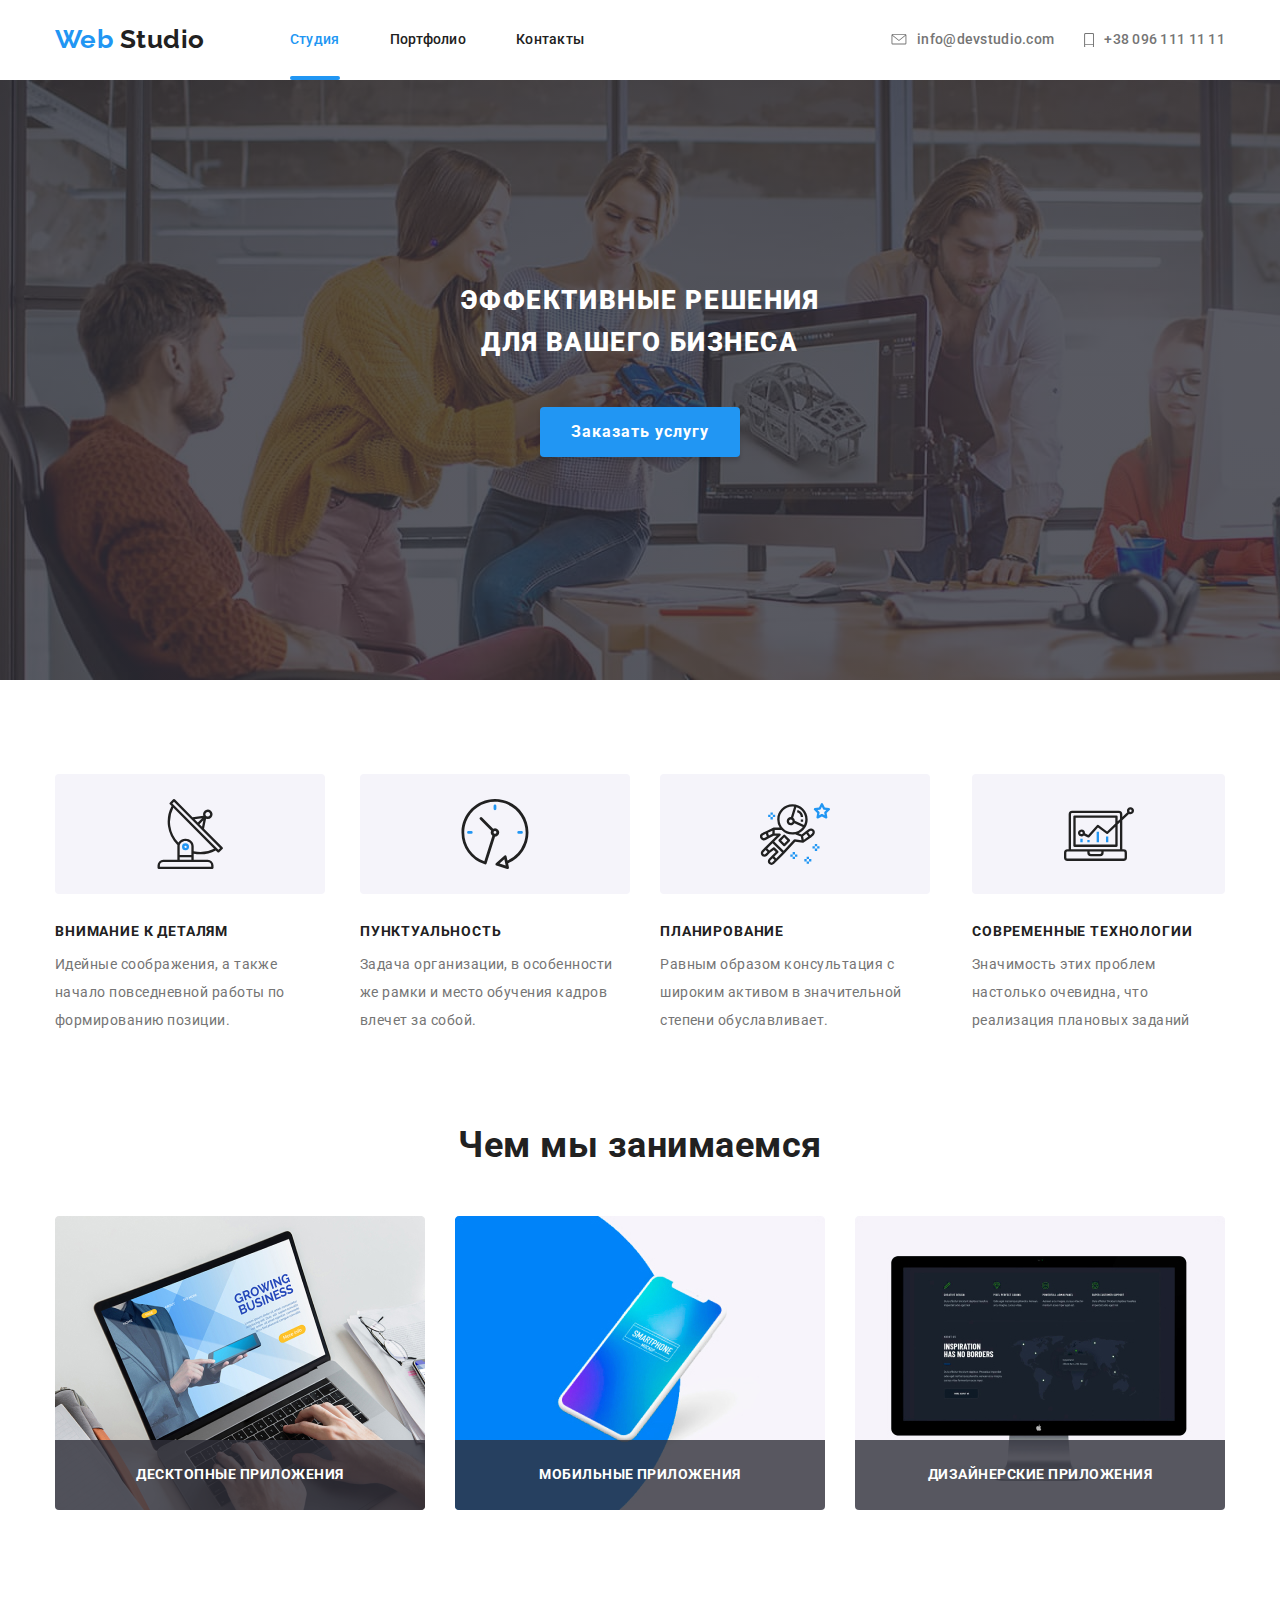
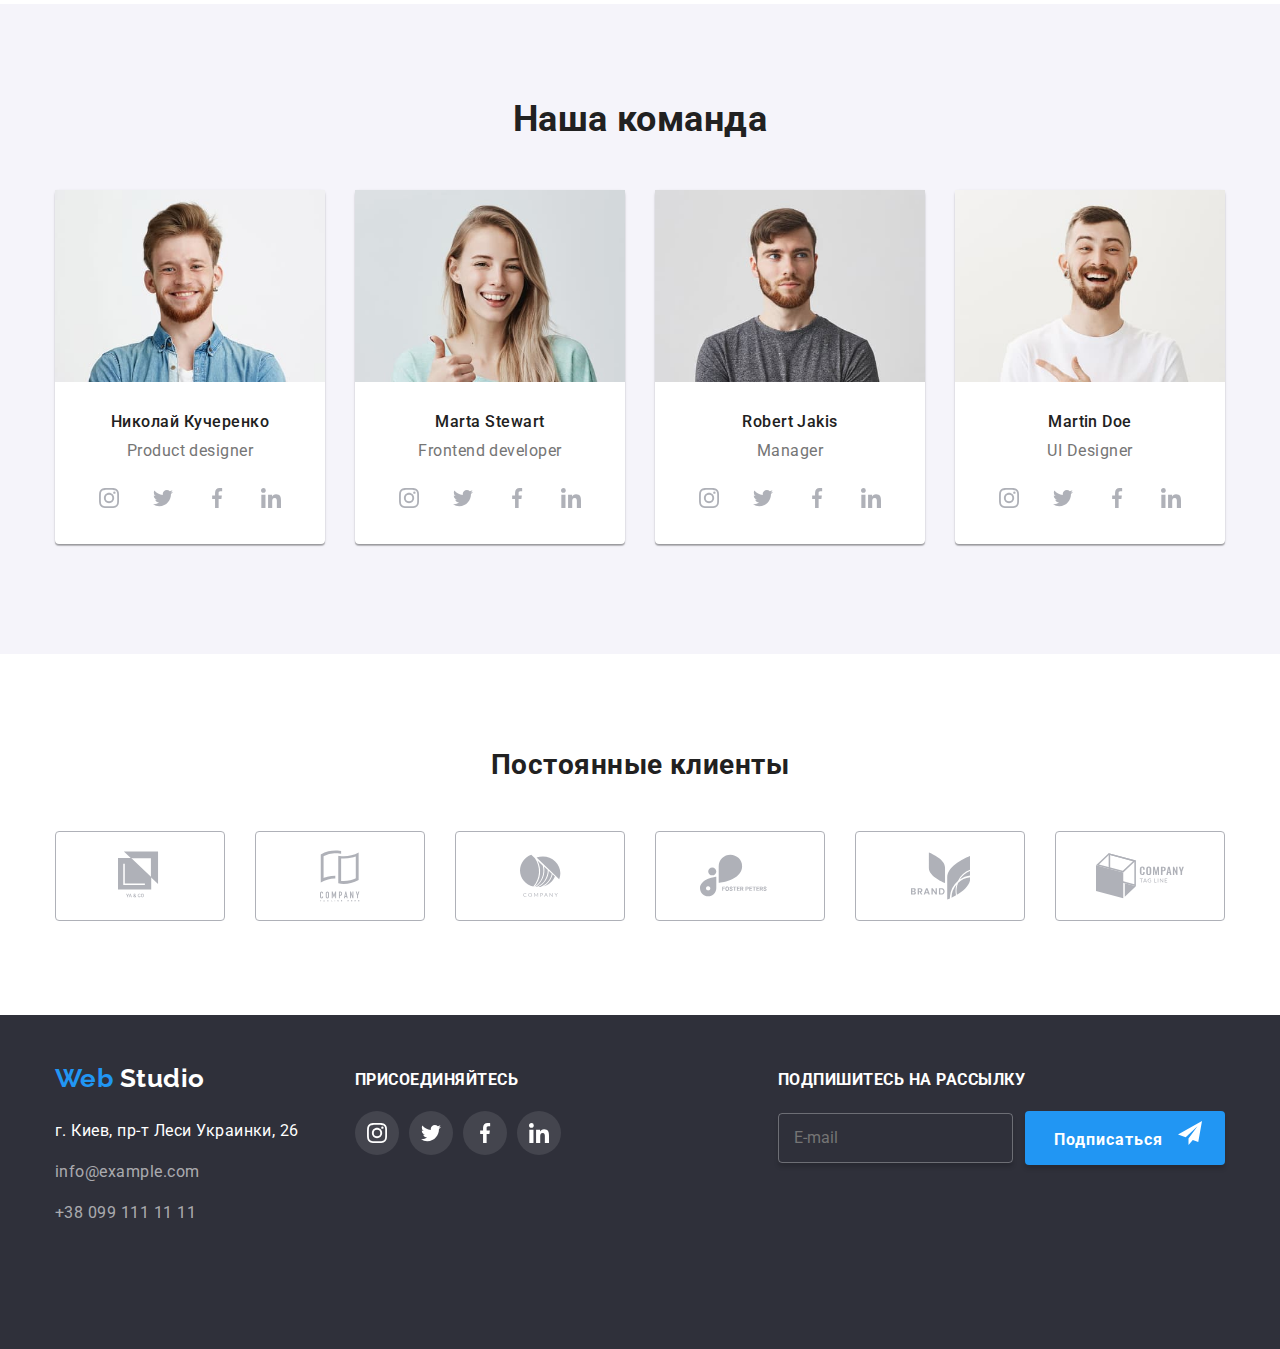
==== commit bf1e1bc2: "редактирует "Нашу команду"" ====
--- a/index.html
+++ b/index.html
@@ -226,21 +226,16 @@
           <ul class="members">
             <li class="members-card item">
               <a href="" class="members-picture link">
-                <picture>
-                  <source
-                  srcset="
-                  ./images/index-images/member-1-450.webp 480w,
-                  ./images/index-images/member-1-354.webp 768w,
-                  ./images/index-images/member-1-270.webp 1024w"
-                  type="image/webp"
-                    sizes="100vw, (min-width:480px) 450px, (min-width: 768px) 354px, (min-width: 1024px) 270px" 
-                  />
-                  <img
-                   src="./images/index-images/member-1-450.jpg 480w,
-                  ./images/index-images/member-1-354.jpg 768w,
-                  ./images/index-images/member-1-270.jpg 1024w"
-                  alt="Фото Николая Кучеренко" />
-                </picture>
+               <img
+                 class="members__picture"
+                 srcset="./images/index-images/our-team-1.jpg 1x,
+                ./images/index-images/our-team-1.jpg 2x,
+                ./images/index-images/our-team-1.jpg 3x
+                "
+                  src="./images/index-images/our-team-2.jpg"
+                  alt="Фото Николая Курченко"
+                  width="450"
+                />
               
               </a>
 
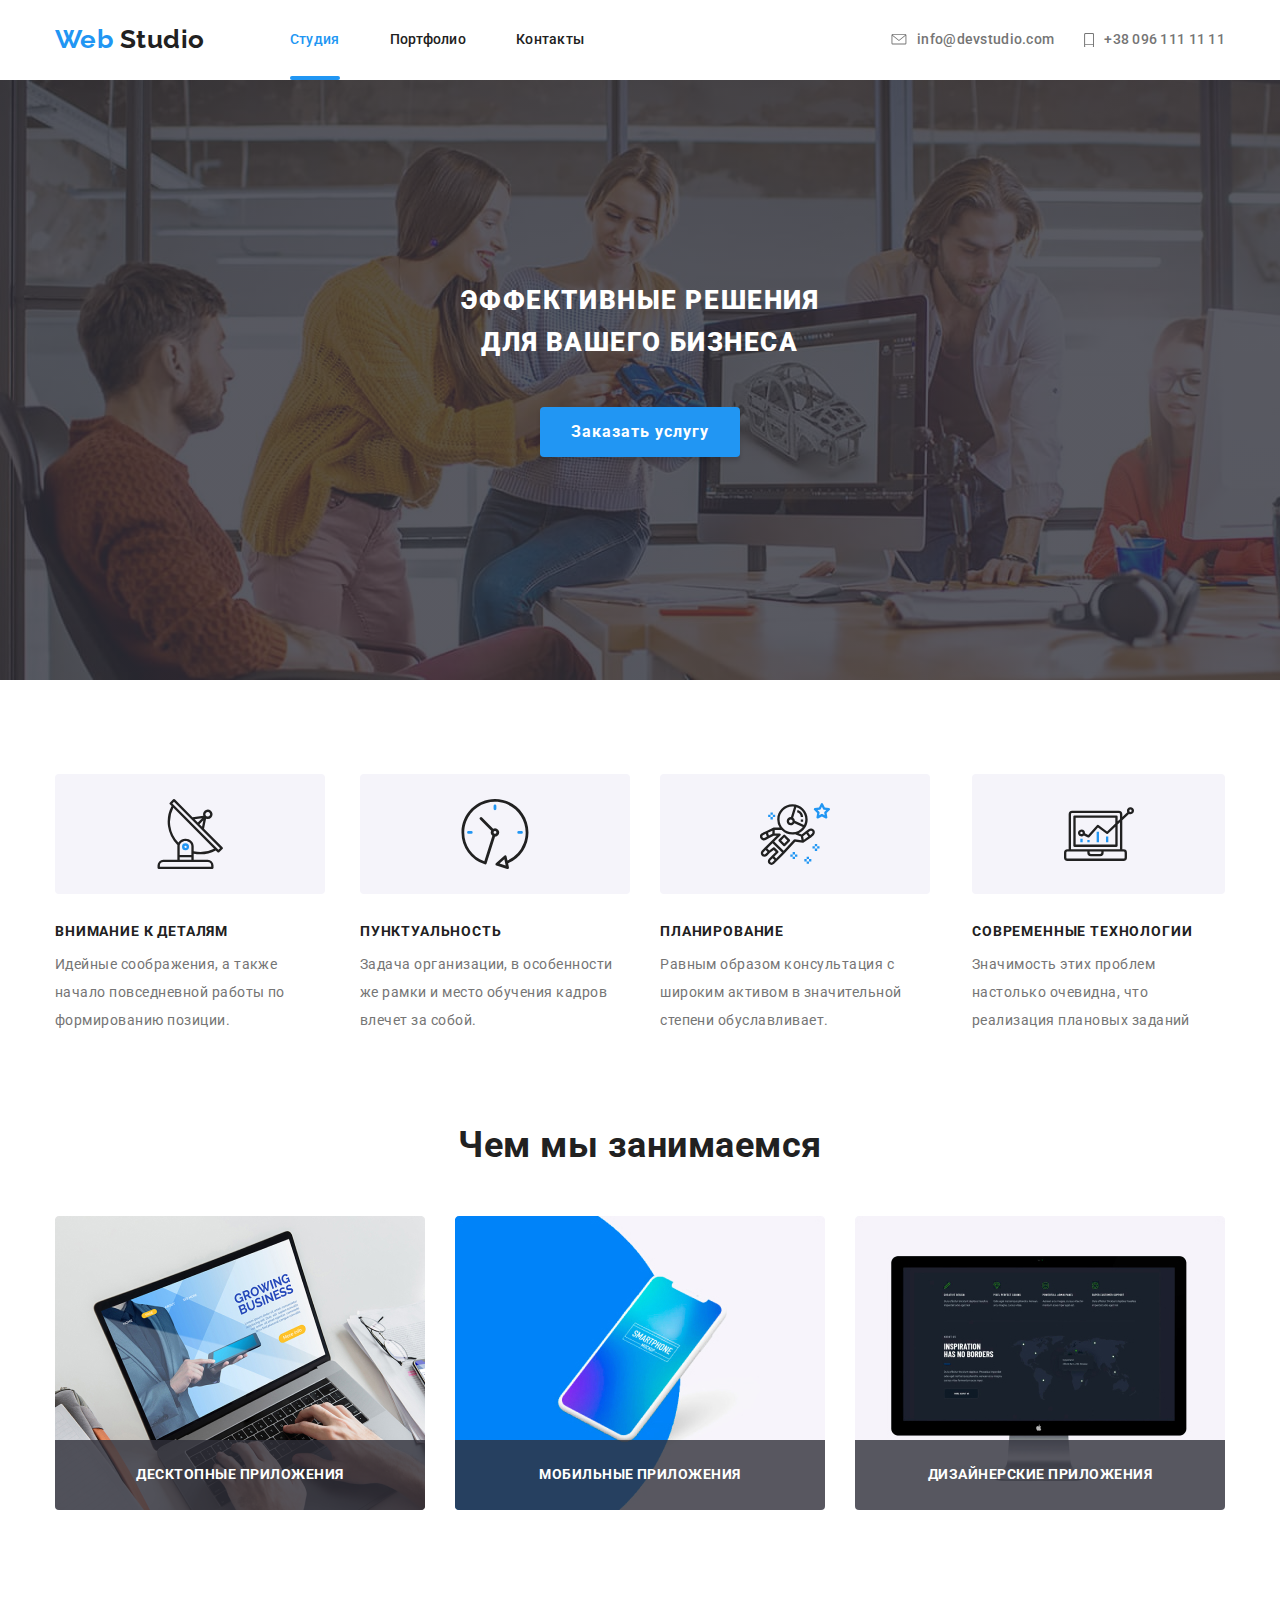
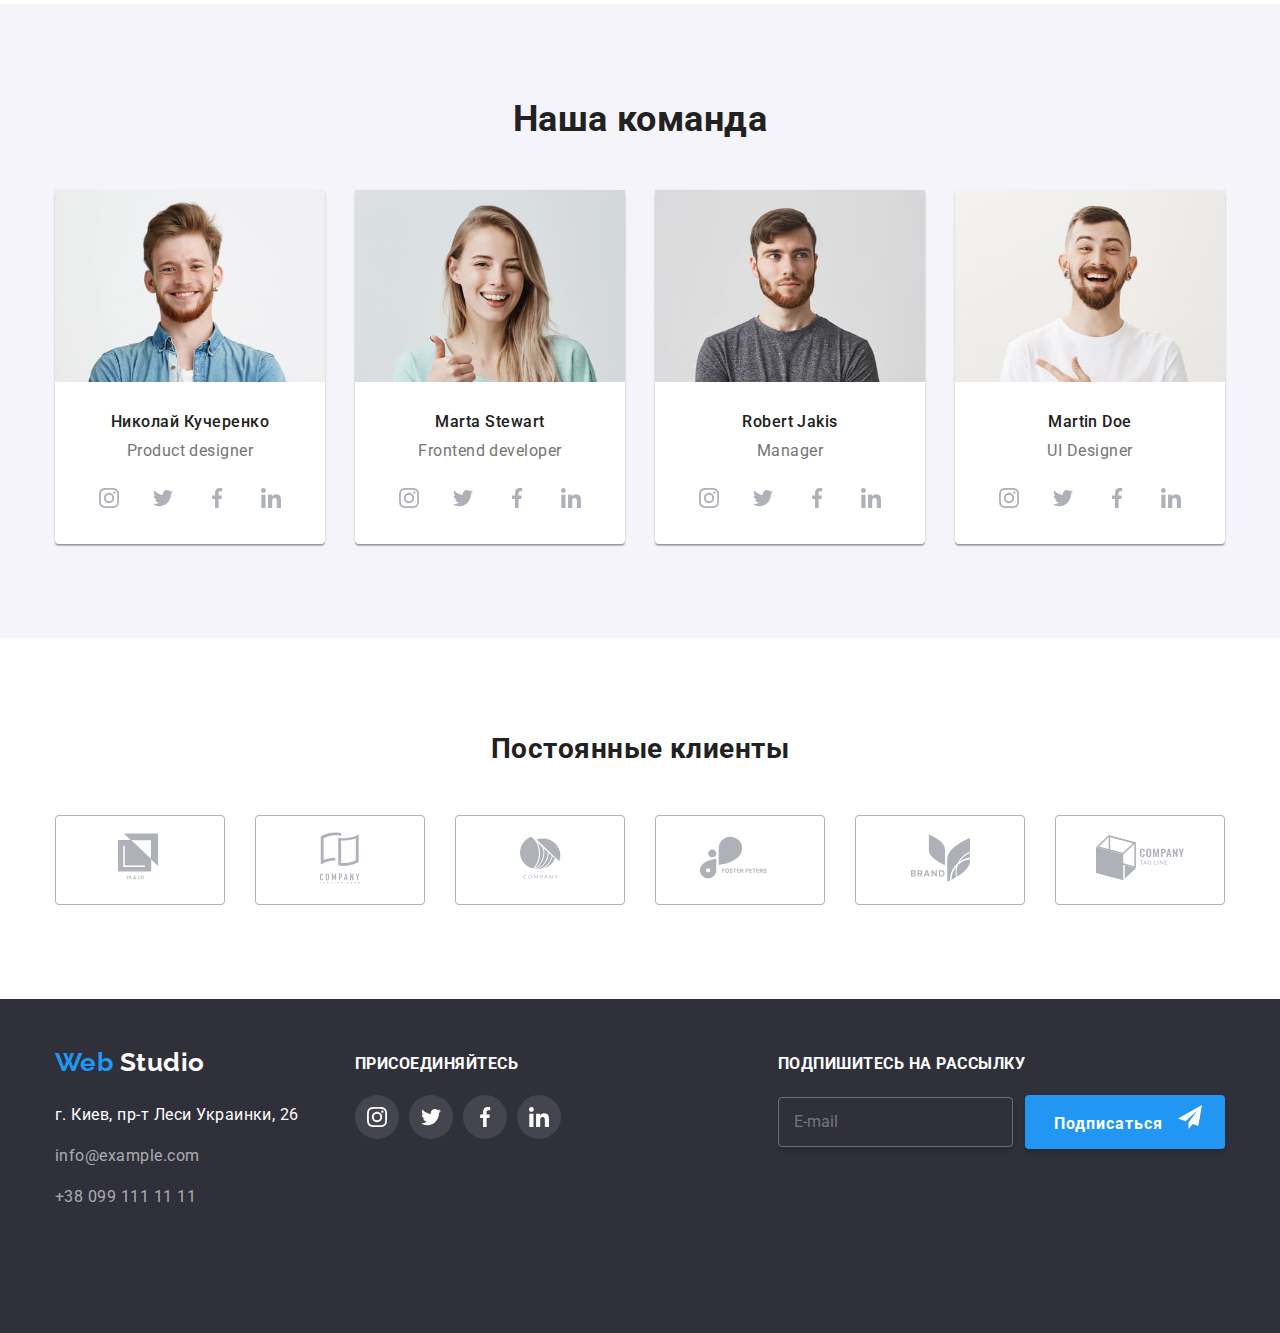
==== commit 4378a335: "добавляет правки портфолио, клиентов и команды" ====
--- a/index.html
+++ b/index.html
@@ -12,7 +12,7 @@
       rel="stylesheet"
       href="https://cdnjs.cloudflare.com/ajax/libs/modern-normalize/0.6.0/modern-normalize.min.css"
     />
-  <link rel="stylesheet" href="./css/main.min.css">
+  <link rel="stylesheet" href="./css/main.css">
   </head>
 
   <body>
@@ -521,7 +521,7 @@
       <section class="section">
         <div class="our-clients-container container">
           <h2 class="our-clients-title title">Постоянные клиенты</h2>
-          <ul class="clients__list list">
+          <ul class="clients list">
             <li class="clients__item">
               <a href="" class="clients__link link"
                 ><svg class="clients__logo" width="44.27" hight="49.24">
--- a/css/main.css
+++ b/css/main.css
@@ -0,0 +1,1862 @@
+.visually-hidden {
+  position: absolute;
+  width: 1px;
+  height: 1px;
+  margin: -1px;
+  padding: 0;
+  overflow: hidden;
+  border: 0;
+  clip: rect(0 0 0 0);
+}
+
+.list {
+  margin-top: 0;
+  margin-right: 0;
+  margin-bottom: 0;
+  margin-left: 0;
+  padding: 0;
+  list-style: none;
+}
+
+.item {
+  list-style: none;
+}
+
+address {
+  font-style: normal;
+}
+
+h1,
+h2,
+h3,
+h4,
+h5,
+h6,
+p {
+  margin: 0;
+}
+
+body {
+  font-family: Roboto, sans-serif;
+  color: #757575;
+  background-color: #ffffff;
+  letter-spacing: 0.03em;
+}
+
+html {
+  -webkit-box-sizing: border-box;
+          box-sizing: border-box;
+}
+
+*,
+*::before,
+*::after {
+  -webkit-box-sizing: inherit;
+          box-sizing: inherit;
+}
+
+.section {
+  padding-top: 60px;
+  padding-bottom: 60px;
+}
+
+@media screen and (min-width: 1024px) {
+  .section {
+    padding-top: 94px;
+    padding-bottom: 94px;
+  }
+}
+
+.container {
+  margin-left: auto;
+  margin-right: auto;
+  padding-left: 15px;
+  padding-right: 15px;
+}
+
+@media screen and (min-width: 480px) {
+  .container {
+    max-width: 480px;
+  }
+}
+
+@media screen and (min-width: 768px) {
+  .container {
+    display: -webkit-box;
+    display: -ms-flexbox;
+    display: flex;
+    max-width: 768px;
+  }
+}
+
+@media screen and (min-width: 1024px) {
+  .container {
+    max-width: 1024px;
+  }
+}
+
+@media screen and (min-width: 1200px) {
+  .container {
+    max-width: 1200px;
+  }
+}
+
+.link {
+  text-decoration: none;
+  color: #757575;
+  fill: currentColor;
+  -webkit-transition-duration: 250ms;
+          transition-duration: 250ms;
+  -webkit-transition-timing-function: cubic-bezier(0.4, 0, 0.2, 1);
+          transition-timing-function: cubic-bezier(0.4, 0, 0.2, 1);
+}
+
+.link:hover, .link:focus {
+  color: #2196f3;
+}
+
+.title {
+  font-weight: 700;
+  font-size: 36px;
+  line-height: 1.17;
+  text-align: center;
+}
+
+img {
+  display: block;
+  max-width: 100%;
+  height: auto;
+}
+
+h1,
+h2,
+h3,
+h4,
+h5,
+h6 {
+  color: #212121;
+}
+
+.upper {
+  text-transform: uppercase;
+}
+
+.centered {
+  text-align: center;
+}
+
+.button {
+  display: inline-block;
+  text-align: center;
+  width: 200px;
+  padding-top: 10px;
+  padding-right: auto;
+  padding-bottom: 10px;
+  padding-left: auto;
+  font-weight: 700;
+  font-size: 16px;
+  line-height: 1.88;
+  color: #ffffff;
+  background-color: #2196f3;
+  letter-spacing: 0.06em;
+  -webkit-box-shadow: 0px 4px 4px rgba(0, 0, 0, 0.15);
+          box-shadow: 0px 4px 4px rgba(0, 0, 0, 0.15);
+  border-radius: 4px;
+  border: none;
+  cursor: pointer;
+}
+
+.page-header {
+  margin-left: auto;
+  margin-right: auto;
+}
+
+.header-container {
+  position: relative;
+  margin-left: auto;
+  margin-right: auto;
+  max-width: 1200px;
+}
+
+@media screen and (min-width: 1024px) {
+  .header-container {
+    display: -webkit-box;
+    display: -ms-flexbox;
+    display: flex;
+    -webkit-box-align: center;
+        -ms-flex-align: center;
+            align-items: center;
+    -webkit-box-pack: center;
+        -ms-flex-pack: center;
+            justify-content: center;
+  }
+}
+
+.nav-container {
+  display: -webkit-box;
+  display: -ms-flexbox;
+  display: flex;
+  -webkit-box-pack: justify;
+      -ms-flex-pack: justify;
+          justify-content: space-between;
+  -webkit-box-align: center;
+      -ms-flex-align: center;
+          align-items: center;
+  min-height: 60px;
+  width: 100%;
+}
+
+@media screen and (min-width: 1024px) {
+  .nav-container {
+    display: -webkit-box;
+    display: -ms-flexbox;
+    display: flex;
+    -webkit-box-align: center;
+        -ms-flex-align: center;
+            align-items: center;
+    -webkit-box-pack: center;
+        -ms-flex-pack: center;
+            justify-content: center;
+    height: 80px;
+  }
+}
+
+@media screen and (min-width: 768px) {
+  .site-nav {
+    display: -webkit-box;
+    display: -ms-flexbox;
+    display: flex;
+    -webkit-box-align: center;
+        -ms-flex-align: center;
+            align-items: center;
+    -webkit-box-pack: center;
+        -ms-flex-pack: center;
+            justify-content: center;
+  }
+}
+
+.site-nav .link {
+  display: inline-block;
+  margin-bottom: 40px;
+  font-weight: 500;
+  font-size: 18px;
+  line-height: 1.17;
+  text-align: center;
+  letter-spacing: 0.02em;
+  color: #212121;
+}
+
+.site-nav .link:hover, .site-nav .link:focus {
+  color: #2196f3;
+}
+
+.site-nav .link.current {
+  color: #2196f3;
+  position: relative;
+}
+
+.site-nav .link.current::after {
+  content: '';
+  display: block;
+  width: 100%;
+  height: 4px;
+  position: absolute;
+  bottom: -8px;
+  margin-top: 8px;
+  background-color: #2196f3;
+  border-radius: 2px;
+}
+
+@media screen and (min-width: 768px) {
+  .site-nav .link {
+    margin-top: 0;
+    margin-bottom: 0;
+    padding-top: 32px;
+    padding-bottom: 32px;
+    bottom: 0;
+    left: 0;
+    font-size: 14px;
+    line-height: 1.14;
+  }
+  .site-nav .link.current::after {
+    content: '';
+    display: block;
+    width: 100%;
+    height: 4px;
+    position: absolute;
+    bottom: 0;
+    left: 0;
+    background-color: #2196f3;
+    border-radius: 2px;
+  }
+}
+
+@media screen and (min-width: 768px) {
+  .site-nav > .item + .item {
+    margin-left: 20px;
+  }
+}
+
+@media screen and (min-width: 768px) and (min-width: 1024px) {
+  .site-nav > .item + .item {
+    margin-left: 50px;
+  }
+}
+
+/*header-address*/
+.contact-info {
+  font-weight: 500;
+  font-size: 18px;
+  line-height: 1.17;
+  letter-spacing: 0.02em;
+  color: #757575;
+}
+
+@media screen and (min-width: 768px) {
+  .contact-info {
+    font-size: 14px;
+    line-height: 1.14;
+    margin-left: auto;
+  }
+}
+
+.contacts-header {
+  display: block;
+}
+
+@media screen and (min-width: 768px) {
+  .contacts-header {
+    padding-top: 21px;
+    padding-bottom: 21px;
+    margin-left: auto;
+  }
+}
+
+@media screen and (min-width: 768px) and (min-width: 1024px) {
+  .contacts-header {
+    display: -webkit-box;
+    display: -ms-flexbox;
+    display: flex;
+  }
+}
+
+.contacts-header__link {
+  display: -webkit-box;
+  display: -ms-flexbox;
+  display: flex;
+  -webkit-box-align: center;
+      -ms-flex-align: center;
+          align-items: center;
+  -webkit-box-pack: center;
+      -ms-flex-pack: center;
+          justify-content: center;
+  color: #757575;
+  fill: #757575;
+  cursor: pointer;
+}
+
+.contacts-header__link:hover, .contacts-header__link:focus {
+  color: #2196f3;
+  fill: #2196f3;
+}
+
+.contacts-header .item + .item {
+  margin-top: 16px;
+}
+
+@media screen and (min-width: 768px) {
+  .contacts-header .item + .item {
+    margin-top: 10px;
+  }
+}
+
+@media screen and (min-width: 1024px) {
+  .contacts-header .item + .item {
+    margin-top: 0px;
+    margin-left: 30px;
+  }
+}
+
+.icon-envelope {
+  margin-right: 10px;
+  fill: inherit;
+  width: 16px;
+  height: 11.2px;
+}
+
+.icon-phone {
+  margin-right: 10px;
+  fill: inherit;
+  width: 10px;
+  height: 14.94px;
+}
+
+.company-logo, .footer__logo {
+  display: block;
+  white-space: nowrap;
+  color: #2196f3;
+  font-family: Raleway, sans-serif;
+  font-weight: 700;
+  font-size: 24px;
+  line-height: 1.2;
+}
+
+@media screen and (min-width: 480px) {
+  .company-logo, .footer__logo {
+    margin-right: 81px;
+  }
+}
+
+@media screen and (min-width: 1024px) {
+  .company-logo, .footer__logo {
+    font-size: 26px;
+    margin-right: 85px;
+  }
+}
+
+.company-logo__text {
+  color: #212121;
+}
+
+.company-logo__text--white {
+  color: #ffffff;
+}
+
+.footer__logo {
+  display: block;
+  margin-bottom: 20px;
+  margin-right: 0;
+}
+
+.menu-button {
+  display: -webkit-inline-box;
+  display: -ms-inline-flexbox;
+  display: inline-flex;
+  margin: 0;
+  padding: 0;
+  border: none;
+  outline: none;
+  background-color: transparent;
+  fill: inherit;
+}
+
+@media screen and (min-width: 768px) {
+  .menu-button {
+    display: none;
+  }
+}
+
+.menu-button:hover, .menu-button:focus {
+  fill: #2196f3;
+}
+
+.menu-button .icon-cross {
+  display: none;
+}
+
+.menu-button.is-open .icon-cross {
+  display: block;
+}
+
+.menu-button.is-open .icon-menu {
+  display: none;
+}
+
+.menu-container {
+  background-color: #ffffff;
+  padding-top: 60px;
+  padding-bottom: 60px;
+  border-top: 1px solid #ececec;
+  -webkit-box-shadow: 0px 1px 3px rgba(0, 0, 0, 0.16), 0px 2px 4px rgba(0, 0, 0, 0.08), 0px 4px 8px rgba(0, 0, 0, 0.04);
+          box-shadow: 0px 1px 3px rgba(0, 0, 0, 0.16), 0px 2px 4px rgba(0, 0, 0, 0.08), 0px 4px 8px rgba(0, 0, 0, 0.04);
+  font-size: 20px;
+  z-index: 2;
+}
+
+@media screen and (max-width: 767px) {
+  .menu-container {
+    display: none;
+    position: absolute;
+    top: 100%;
+    left: 0;
+    width: 100%;
+  }
+  .menu-container.is-open {
+    display: block;
+    text-align: center;
+  }
+}
+
+@media screen and (min-width: 768px) {
+  .menu-container {
+    display: none;
+  }
+}
+
+.reviews {
+  display: -webkit-box;
+  display: -ms-flexbox;
+  display: flex;
+}
+
+@media screen and (max-width: 767px) {
+  .reviews {
+    display: none;
+  }
+}
+
+.advantages {
+  margin-left: auto;
+  margin-right: auto;
+}
+
+.advantages__title {
+  text-align: center;
+  margin-bottom: 10px;
+  font-weight: 700;
+  font-size: 14px;
+  line-height: 1.14;
+  letter-spacing: 0.06em;
+}
+
+.advantages__text {
+  text-align: initial;
+  padding: 0;
+  margin: 0;
+  font-size: 14px;
+  line-height: 2;
+}
+
+.advantages__item {
+  display: block;
+  text-align: center;
+  margin-left: auto;
+  margin-right: auto;
+  padding: 0;
+  min-height: 226px;
+}
+
+.advantages__item:not(:last-child) {
+  margin-bottom: 30px;
+}
+
+.advantages__item .link {
+  display: block;
+  max-height: 120px;
+  margin-bottom: 30px;
+}
+
+.advantages__rectangle {
+  display: -webkit-box;
+  display: -ms-flexbox;
+  display: flex;
+  max-height: 120px;
+  padding-top: 25px;
+  padding-bottom: 25px;
+  background: #f5f4fa;
+  border-radius: 4px;
+}
+
+.advantages__rectangle > .icon {
+  display: block;
+  margin-left: auto;
+  margin-right: auto;
+  width: 70px;
+  height: 70px;
+}
+
+@media screen and (min-width: 768px) {
+  .advantages {
+    display: -webkit-box;
+    display: -ms-flexbox;
+    display: flex;
+    -ms-flex-wrap: wrap;
+        flex-wrap: wrap;
+  }
+  .advantages__title {
+    text-align: left;
+  }
+  .advantages__item {
+    display: block;
+    max-width: 354px;
+    -webkit-box-sizing: border-box;
+            box-sizing: border-box;
+    margin-bottom: 30px;
+    text-align: initial;
+  }
+  .advantages__item:nth-child(2n) {
+    margin-right: 0;
+  }
+  .advantages__item:nth-last-child(-n + 2) {
+    margin-bottom: 0;
+  }
+}
+
+@media screen and (min-width: 1024px) {
+  .advantages {
+    -ms-flex-wrap: nowrap;
+        flex-wrap: nowrap;
+  }
+  .advantages__item {
+    width: calc((100%-4 * 30px) / 4);
+    height: 120px;
+    margin-bottom: 0;
+    margin-right: 0;
+  }
+  .advantages__item + .advantages__item {
+    margin-left: 30px;
+  }
+  .advantages__rectangle {
+    max-width: 270px;
+  }
+}
+
+.hero {
+  position: relative;
+  z-index: 1;
+  max-width: 480px;
+  min-height: 400px;
+  margin-left: auto;
+  margin-right: auto;
+  text-align: center;
+  padding-top: 118px;
+  background-repeat: no-repeat;
+  background-color: #2f303a;
+  background-image: -webkit-gradient(linear, left top, right top, from(rgba(47, 48, 58, 0.8)), to(rgba(47, 48, 58, 0.8))), url("../images/index-images/hero-img-mobile.jpg");
+  background-image: linear-gradient(to right, rgba(47, 48, 58, 0.8), rgba(47, 48, 58, 0.8)), url("../images/index-images/hero-img-mobile.jpg");
+  background-size: 480px 400px;
+}
+
+.hero-title {
+  margin-bottom: 30px;
+  font-weight: 900;
+  font-size: 26px;
+  line-height: 1.6;
+  color: #ffffff;
+  letter-spacing: 0.06em;
+}
+
+.hero .button {
+  width: 200px;
+  height: 50px;
+  font-weight: 700;
+  font-size: 16px;
+  line-height: 1.88;
+  color: #ffffff;
+  background-color: #2196f3;
+  letter-spacing: 0.06em;
+  border: none;
+  -webkit-box-shadow: 0px 4px 4px rgba(0, 0, 0, 0.15);
+          box-shadow: 0px 4px 4px rgba(0, 0, 0, 0.15);
+  border-radius: 4px;
+  cursor: pointer;
+}
+
+@media screen and (min-width: 480px) and (min-device-pixel-ratio: 2), screen and (min-width: 480px) and (-webkit-min-device-pixel-ratio: 2), screen and (min-width: 480px) and (min-resolution: 192dpi), screen and (min-width: 480px) and (min-resolution: 2dppx) {
+  .hero {
+    background-image: -webkit-gradient(linear, left top, right top, from(rgba(47, 48, 58, 0.8)), to(rgba(47, 48, 58, 0.8))), url("../images/index-images/hero-img-mobile@2x.jpg");
+    background-image: linear-gradient(to right, rgba(47, 48, 58, 0.8), rgba(47, 48, 58, 0.8)), url("../images/index-images/hero-img-mobile@2x.jpg");
+    background-size: 480px 400px;
+  }
+}
+
+@media screen and (min-width: 480px) and (min-device-pixel-ratio: 3), screen and (min-width: 480px) and (-webkit-min-device-pixel-ratio: 3), screen and (min-width: 480px) and (min-resolution: 3dppx), screen and (min-width: 480px) and (min-resolution: 288dpi) {
+  .hero {
+    background-image: -webkit-gradient(linear, left top, right top, from(rgba(47, 48, 58, 0.8)), to(rgba(47, 48, 58, 0.8))), url("../images/index-images/hero-img-mobile@3x.jpg");
+    background-image: linear-gradient(to right, rgba(47, 48, 58, 0.8), rgba(47, 48, 58, 0.8)), url("../images/index-images/hero-img-mobile@3x.jpg");
+  }
+}
+
+@media screen and (min-width: 768px) {
+  .hero {
+    max-width: 768px;
+    min-height: 400px;
+    background-image: -webkit-gradient(linear, left top, right top, from(rgba(47, 48, 58, 0.8)), to(rgba(47, 48, 58, 0.8))), url("../images/index-images/hero-img-tablet.jpg");
+    background-image: linear-gradient(to right, rgba(47, 48, 58, 0.8), rgba(47, 48, 58, 0.8)), url("../images/index-images/hero-img-tablet.jpg");
+    background-size: 768px 400px;
+  }
+}
+
+@media screen and (min-width: 768px) and (min-device-pixel-ratio: 2), screen and (min-width: 768px) and (-webkit-min-device-pixel-ratio: 2), screen and (min-width: 768px) and (min-resolution: 192dpi), screen and (min-width: 768px) and (min-resolution: 2dppx) {
+  .hero {
+    background-image: -webkit-gradient(linear, left top, right top, from(rgba(47, 48, 58, 0.8)), to(rgba(47, 48, 58, 0.8))), url("../images/index-images/hero-img-tablet@2x.jpg");
+    background-image: linear-gradient(to right, rgba(47, 48, 58, 0.8), rgba(47, 48, 58, 0.8)), url("../images/index-images/hero-img-tablet@2x.jpg");
+  }
+}
+
+@media screen and (min-width: 768px) and (min-device-pixel-ratio: 3), screen and (min-width: 768px) and (-webkit-min-device-pixel-ratio: 3), screen and (min-width: 768px) and (min-resolution: 3dppx), screen and (min-width: 768px) and (min-resolution: 288dpi) {
+  .hero {
+    background-image: -webkit-gradient(linear, left top, right top, from(rgba(47, 48, 58, 0.8)), to(rgba(47, 48, 58, 0.8))), url("../images/index-images/hero-img-tablet@3x.jpg");
+    background-image: linear-gradient(to right, rgba(47, 48, 58, 0.8), rgba(47, 48, 58, 0.8)), url("../images/index-images/hero-img-tablet@3x.jpg");
+  }
+}
+
+@media screen and (min-width: 1024px) {
+  .hero {
+    max-width: 1600px;
+    min-height: 600px;
+    padding-top: 200px;
+    font-size: 44px;
+    line-height: 1.36;
+    background-image: -webkit-gradient(linear, left top, right top, from(rgba(47, 48, 58, 0.8)), to(rgba(47, 48, 58, 0.8))), url("../images/index-images/hero-img-desktop.jpg");
+    background-image: linear-gradient(to right, rgba(47, 48, 58, 0.8), rgba(47, 48, 58, 0.8)), url("../images/index-images/hero-img-desktop.jpg");
+    background-size: 1600px 600px;
+  }
+}
+
+@media screen and (min-width: 1024px) and (min-device-pixel-ratio: 2), screen and (min-width: 1024px) and (-webkit-min-device-pixel-ratio: 2), screen and (min-width: 1024px) and (min-resolution: 192dpi), screen and (min-width: 1024px) and (min-resolution: 2dppx) {
+  .hero {
+    background-image: -webkit-gradient(linear, left top, right top, from(rgba(47, 48, 58, 0.8)), to(rgba(47, 48, 58, 0.8))), url("../images/index-images/hero-img-desktop@2x.jpg");
+    background-image: linear-gradient(to right, rgba(47, 48, 58, 0.8), rgba(47, 48, 58, 0.8)), url("../images/index-images/hero-img-desktop@2x.jpg");
+  }
+}
+
+@media screen and (min-width: 1024px) and (min-device-pixel-ratio: 3), screen and (min-width: 1024px) and (-webkit-min-device-pixel-ratio: 3), screen and (min-width: 1024px) and (min-resolution: 3dppx), screen and (min-width: 1024px) and (min-resolution: 288dpi) {
+  .hero {
+    background-image: -webkit-gradient(linear, left top, right top, from(rgba(47, 48, 58, 0.8)), to(rgba(47, 48, 58, 0.8))), url("../images/index-images/hero-img-desktop@3x.jpg");
+    background-image: linear-gradient(to right, rgba(47, 48, 58, 0.8), rgba(47, 48, 58, 0.8)), url("../images/index-images/hero-img-desktop@3x.jpg");
+  }
+}
+
+.backdrop {
+  position: fixed;
+  display: -webkit-box;
+  display: -ms-flexbox;
+  display: flex;
+  -webkit-box-align: center;
+      -ms-flex-align: center;
+          align-items: center;
+  -webkit-box-pack: center;
+      -ms-flex-pack: center;
+          justify-content: center;
+  z-index: 2;
+  overflow: scroll;
+  padding-left: 15px;
+  padding-right: 15px;
+  padding-top: 93px;
+  top: 0;
+  left: 0;
+  width: 100%;
+  height: 100%;
+  background-color: rgba(0, 0, 0, 0.2);
+  -webkit-transition-duration: 250ms;
+          transition-duration: 250ms;
+  -webkit-transition-timing-function: cubic-bezier(0.4, 0, 0.2, 1);
+          transition-timing-function: cubic-bezier(0.4, 0, 0.2, 1);
+}
+
+.backdrop.is-hidden {
+  visibility: hidden;
+  opacity: 0;
+  pointer-events: none;
+}
+
+.form {
+  position: absolute;
+  display: block;
+  top: 0;
+  padding: 40px;
+  max-width: 450px;
+  min-height: 609px;
+  visibility: visible;
+  opacity: 1;
+  text-align: center;
+  background-color: #ffffff;
+}
+
+@media screen and (width: 1024px) {
+  .form {
+    width: 528px;
+    height: 581px;
+  }
+}
+
+.form__title {
+  display: block;
+  max-width: 100%;
+  font-weight: 700;
+  font-size: 20px;
+  line-height: 1.15;
+  color: #212121;
+  margin-bottom: 30px;
+}
+
+@media screen and (min-width: 1024px) {
+  .form__title {
+    font-size: 14px;
+    line-height: 2;
+  }
+}
+
+.form__field {
+  display: -webkit-box;
+  display: -ms-flexbox;
+  display: flex;
+  -webkit-box-align: center;
+      -ms-flex-align: center;
+          align-items: center;
+  -webkit-box-pack: center;
+      -ms-flex-pack: center;
+          justify-content: center;
+  position: relative;
+  margin-right: auto;
+  margin-left: auto;
+  margin-bottom: 28px;
+  width: 100%;
+}
+
+.form__input {
+  display: block;
+  width: 100%;
+  height: 40px;
+  padding-left: 42px;
+  border: 1px solid rgba(33, 33, 33, 0.2);
+  -webkit-box-sizing: border-box;
+          box-sizing: border-box;
+  border-radius: 4px;
+}
+
+.form__input:focus {
+  border: 1px solid #2196f3;
+  outline: none;
+}
+
+.form__icon {
+  display: block;
+  position: absolute;
+  top: 50%;
+  left: 18px;
+  -webkit-transform: translateY(-50%);
+          transform: translateY(-50%);
+  width: 18px;
+  height: 18px;
+}
+
+.form__input:focus + .form__icon {
+  fill: #2196f3;
+}
+
+.form__label {
+  display: block;
+  position: absolute;
+  height: 16px;
+  top: 50%;
+  -webkit-transform: translateY(-50%);
+          transform: translateY(-50%);
+  left: 42px;
+  -webkit-transition-duration: 250ms;
+          transition-duration: 250ms;
+  -webkit-transition-timing-function: cubic-bezier(0.4, 0, 0.2, 1);
+          transition-timing-function: cubic-bezier(0.4, 0, 0.2, 1);
+  line-height: 1.14;
+}
+
+.form__input:focus ~ .form__label,
+.form__input:not(:placeholder-shown) ~ .form__label {
+  -webkit-transform: translateX(-24px) translateY(-250%);
+          transform: translateX(-24px) translateY(-250%);
+  color: #2196f3;
+}
+
+/*textarea*/
+.comment-textarea {
+  position: relative;
+  display: block;
+  width: 100%;
+  padding: 12px 16px;
+  border: 1px solid rgba(33, 33, 33, 0.2);
+  -webkit-box-sizing: border-box;
+          box-sizing: border-box;
+  border-radius: 4px;
+  resize: none;
+}
+
+.comment-textarea:focus {
+  border: 1px solid #2196f3;
+  outline: none;
+}
+
+.comment__label {
+  position: absolute;
+  top: 12px;
+  left: 16px;
+}
+
+.comment-textarea:focus ~ .comment__label,
+.comment-textarea:not(:placeholder-shown) ~ .comment__label {
+  -webkit-transform: translateY(-200%);
+          transform: translateY(-200%);
+  color: #2196f3;
+}
+
+/*policy*/
+.policy-label {
+  display: -webkit-box;
+  display: -ms-flexbox;
+  display: flex;
+  -webkit-box-align: start;
+      -ms-flex-align: start;
+          align-items: flex-start;
+  font-size: 12px;
+  line-height: 1.2;
+}
+
+@media screen and (min-width: 1024px) {
+  .policy-label {
+    font-size: 14px;
+    line-height: 1.7;
+  }
+}
+
+.policy-checkbox {
+  -webkit-appearance: none;
+  -moz-appearance: none;
+       appearance: none;
+  position: absolute;
+}
+
+.checkbox__icon {
+  display: inline-block;
+  width: 16px;
+  height: 15px;
+  margin-right: 8px;
+  border: 1px solid #212121;
+  background-color: #ffffff;
+  background-position: center;
+  background-repeat: no-repeat;
+  background-size: auto;
+  -webkit-transition-duration: 250ms;
+          transition-duration: 250ms;
+  -webkit-transition-timing-function: cubic-bezier(0.4, 0, 0.2, 1);
+          transition-timing-function: cubic-bezier(0.4, 0, 0.2, 1);
+}
+
+.policy-checkbox:checked + .checkbox__icon {
+  border-color: #2196f3;
+  background-color: #2196f3;
+  background-origin: border-box;
+  background-size: contain;
+  background-image: url(../images/index-images/check-1.svg);
+}
+
+.policy-label > p {
+  padding: 0;
+  text-align: left;
+  white-space: nowrap;
+}
+
+.conditions-link {
+  color: #2196f3;
+}
+
+.form__close {
+  display: block;
+  position: absolute;
+  background-image: url(../images/index-images/modal-close-opt.svg);
+  background-repeat: no-repeat;
+  background-position: center;
+  background-color: #ffffff;
+  border: none;
+  -webkit-box-shadow: 0px 2px 1px rgba(0, 0, 0, 0.2), 0px 1px 1px rgba(0, 0, 0, 0.14), 0px 1px 3px rgba(0, 0, 0, 0.12);
+          box-shadow: 0px 2px 1px rgba(0, 0, 0, 0.2), 0px 1px 1px rgba(0, 0, 0, 0.14), 0px 1px 3px rgba(0, 0, 0, 0.12);
+  width: 30px;
+  height: 30px;
+  top: 8px;
+  right: 8px;
+  cursor: pointer;
+  border-radius: 50%;
+}
+
+.advantages {
+  margin-left: auto;
+  margin-right: auto;
+}
+
+.advantages__title {
+  text-align: center;
+  margin-bottom: 10px;
+  font-weight: 700;
+  font-size: 14px;
+  line-height: 1.14;
+  letter-spacing: 0.06em;
+}
+
+.advantages__text {
+  text-align: initial;
+  padding: 0;
+  margin: 0;
+  font-size: 14px;
+  line-height: 2;
+}
+
+.advantages__item {
+  display: block;
+  text-align: center;
+  margin-left: auto;
+  margin-right: auto;
+  padding: 0;
+  min-height: 226px;
+}
+
+.advantages__item:not(:last-child) {
+  margin-bottom: 30px;
+}
+
+.advantages__item .link {
+  display: block;
+  max-height: 120px;
+  margin-bottom: 30px;
+}
+
+.advantages__rectangle {
+  display: -webkit-box;
+  display: -ms-flexbox;
+  display: flex;
+  max-height: 120px;
+  padding-top: 25px;
+  padding-bottom: 25px;
+  background: #f5f4fa;
+  border-radius: 4px;
+}
+
+.advantages__rectangle > .icon {
+  display: block;
+  margin-left: auto;
+  margin-right: auto;
+  width: 70px;
+  height: 70px;
+}
+
+@media screen and (min-width: 768px) {
+  .advantages {
+    display: -webkit-box;
+    display: -ms-flexbox;
+    display: flex;
+    -ms-flex-wrap: wrap;
+        flex-wrap: wrap;
+  }
+  .advantages__title {
+    text-align: left;
+  }
+  .advantages__item {
+    display: block;
+    max-width: 354px;
+    -webkit-box-sizing: border-box;
+            box-sizing: border-box;
+    margin-bottom: 30px;
+    text-align: initial;
+  }
+  .advantages__item:nth-child(2n) {
+    margin-right: 0;
+  }
+  .advantages__item:nth-last-child(-n + 2) {
+    margin-bottom: 0;
+  }
+}
+
+@media screen and (min-width: 1024px) {
+  .advantages {
+    -ms-flex-wrap: nowrap;
+        flex-wrap: nowrap;
+  }
+  .advantages__item {
+    width: calc((100%-4 * 30px) / 4);
+    height: 120px;
+    margin-bottom: 0;
+    margin-right: 0;
+  }
+  .advantages__item + .advantages__item {
+    margin-left: 30px;
+  }
+  .advantages__rectangle {
+    max-width: 270px;
+  }
+}
+
+.what-we-do.section {
+  display: none;
+}
+
+@media screen and (min-width: 1024px) {
+  .what-we-do.section {
+    display: block;
+    padding-top: 0;
+  }
+  .what-we-do-container {
+    display: block;
+  }
+  .what-we-do-container > .title {
+    margin-bottom: 50px;
+  }
+  .applications {
+    display: -webkit-box;
+    display: -ms-flexbox;
+    display: flex;
+  }
+  .applications-card {
+    position: relative;
+  }
+  .applications-card > .link {
+    display: block;
+  }
+  .applications-card + .applications-card {
+    margin-left: 30px;
+  }
+  .applications-type {
+    padding-top: 27px;
+    padding-bottom: 27px;
+    width: 100%;
+    height: 70px;
+    position: absolute;
+    bottom: 0;
+    left: 0;
+    font-size: 14px;
+    font-weight: 700;
+    line-height: 1.14;
+    text-align: center;
+    color: #ffffff;
+    background-color: rgba(47, 48, 58, 0.8);
+    border-radius: 0px 0px 4px 4px;
+  }
+  .applications-image {
+    display: block;
+    border-radius: none;
+  }
+}
+
+.team-section {
+  background: #f5f4fa;
+}
+
+.our-team-container {
+  display: block;
+  text-align: center;
+  margin-left: auto;
+  margin-right: auto;
+}
+
+.our-team-container .title {
+  margin-bottom: 50px;
+}
+
+.members {
+  display: -webkit-box;
+  display: -ms-flexbox;
+  display: flex;
+  -webkit-box-orient: vertical;
+  -webkit-box-direction: normal;
+      -ms-flex-direction: column;
+          flex-direction: column;
+  -webkit-box-align: center;
+      -ms-flex-align: center;
+          align-items: center;
+  padding: 0;
+}
+
+@media screen and (min-width: 768px) {
+  .members {
+    -webkit-box-orient: horizontal;
+    -webkit-box-direction: normal;
+        -ms-flex-direction: row;
+            flex-direction: row;
+    -webkit-box-pack: justify;
+        -ms-flex-pack: justify;
+            justify-content: space-between;
+    -ms-flex-wrap: wrap;
+        flex-wrap: wrap;
+  }
+}
+
+@media screen and (min-width: 1024px) {
+  .members {
+    -ms-flex-wrap: nowrap;
+        flex-wrap: nowrap;
+  }
+}
+
+.members-card {
+  display: block;
+  max-width: 450px;
+  padding-bottom: 24px;
+  background-color: #ffffff;
+  -webkit-box-shadow: 0px 2px 1px rgba(0, 0, 0, 0.2), 0px 1px 1px rgba(0, 0, 0, 0.14), 0px 1px 3px rgba(0, 0, 0, 0.12);
+          box-shadow: 0px 2px 1px rgba(0, 0, 0, 0.2), 0px 1px 1px rgba(0, 0, 0, 0.14), 0px 1px 3px rgba(0, 0, 0, 0.12);
+  border-radius: 4px;
+}
+
+@media screen and (min-width: 768px) {
+  .members-card {
+    max-width: 354px;
+    margin-bottom: 30px;
+  }
+}
+
+@media screen and (min-width: 1024px) {
+  .members-card {
+    max-width: 270px;
+    margin-bottom: 0;
+  }
+}
+
+.members-card + .members-card {
+  margin-top: 30px;
+}
+
+@media screen and (min-width: 768px) {
+  .members-card + .members-card {
+    margin-top: 0;
+  }
+}
+
+@media screen and (min-width: 1024px) {
+  .members-card + .members-card {
+    margin-right: 0;
+    margin-left: 30px;
+  }
+}
+
+.members-card:first-child {
+  margin-top: 0;
+}
+
+@media screen and (min-width: 768px) {
+  .members-card:nth-child(2n) {
+    margin-right: 0;
+  }
+  .members:nth-last-child(-n + 2) {
+    margin-bottom: 0;
+  }
+}
+
+.members-picture {
+  display: block;
+  margin-bottom: 30px;
+}
+
+.members-name, .members-profession {
+  font-size: 16px;
+  line-height: 1.19;
+}
+
+.members-name {
+  font-weight: 500;
+  margin-bottom: 10px;
+}
+
+.members-profession {
+  margin-top: 0;
+  margin-bottom: 16px;
+}
+
+.social-media {
+  display: -webkit-box;
+  display: -ms-flexbox;
+  display: flex;
+  -webkit-box-align: center;
+      -ms-flex-align: center;
+          align-items: center;
+  -webkit-box-pack: center;
+      -ms-flex-pack: center;
+          justify-content: center;
+  padding: 0;
+  margin: 0;
+}
+
+.social-media__item + .social-media__item {
+  margin-left: 10px;
+}
+
+.social-media__link--light, .social-media__link--dark {
+  display: block;
+  width: 44px;
+  height: 44px;
+  padding: 12px;
+  border-radius: 50%;
+  fill: currentColor;
+  cursor: pointer;
+}
+
+.social-media__link--light:hover, .social-media__link--dark:hover, .social-media__link--light:focus, .social-media__link--dark:focus {
+  fill: #ffffff;
+  background-color: #2196f3;
+}
+
+.social-media__link--light {
+  fill: #afb1b8;
+  background-color: #ffffff;
+}
+
+.social-media__link--dark {
+  fill: #ffffff;
+  background-color: rgba(255, 255, 255, 0.1);
+}
+
+.social-media__logo {
+  fill: inherit;
+  width: 20px;
+  height: 20px;
+}
+
+.social-media__logo--inverse {
+  fill: inherit;
+}
+
+.social-media__icon + .social-media__icon {
+  margin-left: 10px;
+}
+
+.our-clients-container {
+  display: block;
+  text-align: center;
+}
+
+.our-clients-title {
+  text-align: center;
+  margin-bottom: 50px;
+  font-weight: 700;
+  font-size: 28px;
+  line-height: 1.18;
+}
+
+.clients {
+  display: -webkit-box;
+  display: -ms-flexbox;
+  display: flex;
+  margin-left: auto;
+  margin-right: auto;
+  -webkit-box-pack: center;
+      -ms-flex-pack: center;
+          justify-content: center;
+  -webkit-box-flex: 0;
+      -ms-flex: 0 0 auto;
+          flex: 0 0 auto;
+  -ms-flex-wrap: wrap;
+      flex-wrap: wrap;
+}
+
+@media screen and (min-width: 768px) {
+  .clients {
+    -webkit-box-orient: horizontal;
+    -webkit-box-direction: normal;
+        -ms-flex-direction: row;
+            flex-direction: row;
+  }
+}
+
+@media screen and (min-width: 1024px) and (max-width: 1200px) {
+  .clients {
+    -ms-flex-wrap: nowrap;
+        flex-wrap: nowrap;
+  }
+}
+
+.clients__item {
+  display: -webkit-box;
+  display: -ms-flexbox;
+  display: flex;
+  -webkit-box-align: center;
+      -ms-flex-align: center;
+          align-items: center;
+  -webkit-box-pack: center;
+      -ms-flex-pack: center;
+          justify-content: center;
+  margin-bottom: 30px;
+  margin-right: 30px;
+  min-width: 160px;
+  max-height: 90px;
+  cursor: pointer;
+  overflow: hidden;
+  height: 90px;
+  border: 1px solid #afb1b8;
+  -webkit-box-sizing: border-box;
+          box-sizing: border-box;
+  border-radius: 4px;
+  fill: #afb1b8;
+}
+
+.clients__item:hover, .clients__item:focus {
+  border: 1px solid #2196f3;
+  fill: #2196f3;
+}
+
+.clients__item:nth-child(2n) {
+  margin-right: 0;
+}
+
+@media screen and (min-width: 768px) {
+  .clients__item:nth-child(2n) {
+    margin-right: 30px;
+  }
+}
+
+@media screen and (min-width: 480px) {
+  .clients__item {
+    min-width: 210px;
+  }
+}
+
+@media screen and (min-width: 768px) {
+  .clients__item {
+    min-width: 226px;
+  }
+  .clients__item:nth-child(3n) {
+    margin-right: 0;
+  }
+}
+
+@media screen and (min-width: 768px) and (min-width: 1024px) {
+  .clients__item:nth-child(3n) {
+    margin-right: 30px;
+  }
+}
+
+@media screen and (min-width: 768px) {
+  .clients__item:nth-last-child(-n + 3) {
+    margin-bottom: 0;
+  }
+}
+
+@media screen and (min-width: 1024px) {
+  .clients__item {
+    min-width: 140px;
+    margin-bottom: 0;
+  }
+  .clients__item:last-child {
+    margin-right: 0px;
+  }
+}
+
+@media screen and (min-width: 1200px) {
+  .clients__item {
+    min-width: 170px;
+  }
+}
+
+.clients__link {
+  fill: inherit;
+}
+
+.clients__link:hover, .clients__link:focus {
+  fill: inherit;
+}
+
+.clients__logo {
+  fill: inherit;
+}
+
+/*footer*/
+.footer-section {
+  display: block;
+  padding-top: 0;
+  padding-bottom: 60px;
+  color: #ffffff;
+  background: #2f303a;
+  padding-top: 56px;
+}
+
+.footer-container {
+  text-align: center;
+}
+
+@media screen and (min-width: 768px) {
+  .footer-container {
+    display: block;
+  }
+  .contacts-join-container {
+    display: -webkit-box;
+    display: -ms-flexbox;
+    display: flex;
+    -ms-flex-pack: distribute;
+        justify-content: space-around;
+  }
+}
+
+.googlemaps {
+  display: inline-block;
+  margin-bottom: 8px;
+  line-height: 1.7;
+  color: #ffffff;
+}
+
+.contacts {
+  display: block;
+  margin-bottom: 60px;
+}
+
+.contacts__email {
+  display: inline-block;
+  font-weight: 400;
+  line-height: 2;
+  color: rgba(255, 255, 255, 0.6);
+  margin-bottom: 8px;
+}
+
+.contacts__info {
+  display: inline-block;
+  font-weight: 400;
+  line-height: 2;
+  color: rgba(255, 255, 255, 0.6);
+}
+
+.contacts__email {
+  margin-bottom: 9px;
+}
+
+.join-container {
+  margin-bottom: 60px;
+}
+
+.join-text {
+  display: block;
+  margin-bottom: 20px;
+}
+
+.subscribe {
+  max-width: 450px;
+  margin-left: auto;
+  margin-right: auto;
+}
+
+.subscribe__title {
+  display: block;
+  margin-bottom: 20px;
+  line-height: 1.14;
+}
+
+.subscribe__label {
+  display: block;
+  margin-bottom: 30px;
+  line-height: 1.14;
+}
+
+.subscribe__icon {
+  margin-left: 10px;
+  fill: #ffffff;
+  width: 24px;
+  height: 24px;
+}
+
+.subscribe__container > .button {
+  display: inline-block;
+  padding-top: 10px;
+  padding-bottom: 10px;
+  padding-left: 29px;
+  padding-right: 28px;
+  line-height: 1.88;
+  text-align: center;
+  white-space: nowrap;
+}
+
+.footer__input {
+  width: 100%;
+  height: 50px;
+  border: 1px solid rgba(255, 255, 255, 0.3);
+  -webkit-box-sizing: border-box;
+          box-sizing: border-box;
+  -webkit-box-shadow: 0px 4px 4px rgba(0, 0, 0, 0.15);
+          box-shadow: 0px 4px 4px rgba(0, 0, 0, 0.15);
+  border-radius: 4px;
+  padding: 15px;
+  background-color: inherit;
+}
+
+.footer__input:focus {
+  outline: none;
+  color: #ffffff;
+}
+
+@media screen and (min-width: 1024px) {
+  .footer-container {
+    display: -webkit-box;
+    display: -ms-flexbox;
+    display: flex;
+    -webkit-box-pack: justify;
+        -ms-flex-pack: justify;
+            justify-content: space-between;
+    max-width: 1200px;
+  }
+  .footer-contacts {
+    text-align: initial;
+    white-space: nowrap;
+    margin-top: -8px;
+    margin-right: 69px;
+    max-width: 231px;
+  }
+  .googlemaps {
+    margin-bottom: 9px;
+    line-height: 2;
+  }
+  .contacts__email {
+    margin-bottom: 9px;
+  }
+  .contacts__info {
+    margin-bottom: 0px;
+  }
+  .join-container {
+    margin-right: 94px;
+    text-align: initial;
+  }
+  .join-text {
+    margin-bottom: 21px;
+  }
+  .subscribe {
+    margin-left: 0;
+    margin-right: 0;
+    max-width: 570px;
+  }
+  .subscribe__container {
+    display: -webkit-box;
+    display: -ms-flexbox;
+    display: flex;
+    -webkit-box-align: center;
+        -ms-flex-align: center;
+            align-items: center;
+  }
+  .subscribe__title {
+    text-align: initial;
+    margin-bottom: 21px;
+  }
+  .subscribe__label {
+    margin-bottom: 0px;
+    margin-right: 12px;
+  }
+}
+
+.portfolio-section {
+  border-top: 1px solid #ececec;
+}
+
+.filter-container {
+  padding-bottom: 40px;
+}
+
+.filter {
+  display: -webkit-box;
+  display: -ms-flexbox;
+  display: flex;
+  -webkit-box-align: center;
+      -ms-flex-align: center;
+          align-items: center;
+  -webkit-box-pack: center;
+      -ms-flex-pack: center;
+          justify-content: center;
+  margin-left: auto;
+  margin-right: auto;
+  -webkit-box-pack: start;
+      -ms-flex-pack: start;
+          justify-content: flex-start;
+  -ms-flex-wrap: wrap;
+      flex-wrap: wrap;
+}
+
+.filter .item:not(:last-child) {
+  margin-right: 8px;
+}
+
+.filter .item:last-child {
+  margin-right: 0;
+}
+
+.filter__button {
+  display: block;
+  padding: 6px 22px;
+  margin-bottom: 15px;
+  font-weight: 500;
+  font-size: 16px;
+  line-height: 1.63;
+  color: #212121;
+  background-color: #f5f4fa;
+  -webkit-box-shadow: 0px 2px 2px rgba(0, 0, 0, 0.12), 0px 1px 2px rgba(0, 0, 0, 0.08), 0px 3px 1px rgba(0, 0, 0, 0.1);
+          box-shadow: 0px 2px 2px rgba(0, 0, 0, 0.12), 0px 1px 2px rgba(0, 0, 0, 0.08), 0px 3px 1px rgba(0, 0, 0, 0.1);
+  border-radius: 4px;
+  border: none;
+  -webkit-transition-duration: 250ms;
+          transition-duration: 250ms;
+  -webkit-transition-timing-function: cubic-bezier(0.4, 0, 0.2, 1);
+          transition-timing-function: cubic-bezier(0.4, 0, 0.2, 1);
+  cursor: pointer;
+}
+
+.filter__button:hover, .filter__button:focus {
+  color: #ffffff;
+  background-color: #2196f3;
+}
+
+.galery-section {
+  padding-top: 0;
+}
+
+.galery.container {
+  display: -webkit-box;
+  display: -ms-flexbox;
+  display: flex;
+  -ms-flex-wrap: wrap;
+      flex-wrap: wrap;
+  -webkit-box-align: start;
+      -ms-flex-align: start;
+          align-items: flex-start;
+}
+
+.examples {
+  display: block;
+  margin-left: auto;
+  margin-right: auto;
+  min-height: 404px;
+  margin-bottom: 30px;
+  overflow: hidden;
+  -webkit-box-sizing: border-box;
+          box-sizing: border-box;
+  border-radius: 5px;
+}
+
+@media screen and (min-width: 480px) {
+  .examples {
+    width: 450px;
+  }
+}
+
+@media screen and (min-width: 768px) {
+  .examples {
+    margin-right: 30px;
+    margin-left: 0;
+    width: 354px;
+    height: 294px;
+  }
+  .examples:nth-last-child(2n) {
+    margin-right: 0;
+  }
+  .examples:last-child {
+    margin-bottom: 0;
+  }
+}
+
+@media screen and (min-width: 1024px) {
+  .examples {
+    width: 311px;
+  }
+  .examples:nth-last-child(2n) {
+    margin-right: 30px;
+  }
+  .examples:nth-child(3n) {
+    margin-right: 0;
+  }
+}
+
+@media screen and (min-width: 1200px) {
+  .examples {
+    width: 370px;
+  }
+}
+
+.examples__img {
+  width: inherit;
+  height: inherit;
+}
+
+.examples__header {
+  display: block;
+  position: relative;
+  overflow: hidden;
+  padding: 0;
+}
+
+@media screen and (min-width: 480px) {
+  .examples__header {
+    width: 450px;
+    height: 294px;
+  }
+}
+
+@media screen and (min-width: 768px) {
+  .examples__header {
+    width: 354px;
+    height: 294px;
+  }
+}
+
+.examples__name {
+  white-space: nowrap;
+  margin-bottom: 4px;
+  font-weight: 700;
+  font-size: 18px;
+  line-height: 2;
+  letter-spacing: 0.06em;
+}
+
+.examples-sort {
+  margin: 0;
+  font-size: 16px;
+  line-height: 1.88;
+  -webkit-transition-duration: 0;
+          transition-duration: 0;
+}
+
+.examples__link {
+  display: block;
+}
+
+.examples__link:hover {
+  color: currentColor;
+}
+
+@media screen and (min-width: 1024px) {
+  .examples__link {
+    margin-right: 0;
+  }
+}
+
+.examples__overlay {
+  display: inline-block;
+  content: '';
+  position: absolute;
+  opacity: 0;
+  width: 100%;
+  height: 100%;
+  top: 0;
+  right: 0;
+  -webkit-transition: -webkit-transform 250ms cubic-bezier(0.4, 0, 0.2, 1);
+  transition: -webkit-transform 250ms cubic-bezier(0.4, 0, 0.2, 1);
+  transition: transform 250ms cubic-bezier(0.4, 0, 0.2, 1);
+  transition: transform 250ms cubic-bezier(0.4, 0, 0.2, 1), -webkit-transform 250ms cubic-bezier(0.4, 0, 0.2, 1);
+  -webkit-transform: translateY(100%);
+          transform: translateY(100%);
+  padding: 63px 24px;
+  background-color: rgba(33, 150, 243, 0.9);
+}
+
+.examples__overlay:hover .examples__overlay {
+  opacity: 1;
+  -webkit-transform: translateY(0);
+          transform: translateY(0);
+}
+
+@media screen and (min-width: 768px) {
+  .examples__overlay {
+    width: 100%;
+    opacity: 1;
+  }
+}
+
+.examples__description {
+  font-size: 18px;
+  line-height: 1.56;
+  margin: 0;
+  color: #ffffff;
+}
+
+.card-bottom {
+  padding: 20px 24px;
+  margin: 0;
+  border-bottom: 1px solid #eeeeee;
+  border-right: 1px solid #eeeeee;
+  border-left: 1px solid #eeeeee;
+  border-bottom-right-radius: 5px;
+  border-bottom-left-radius: 5px;
+}
+
+@media screen and (min-width: 768px) {
+  .card-bottom {
+    width: 354px;
+  }
+}
+/*# sourceMappingURL=main.css.map */